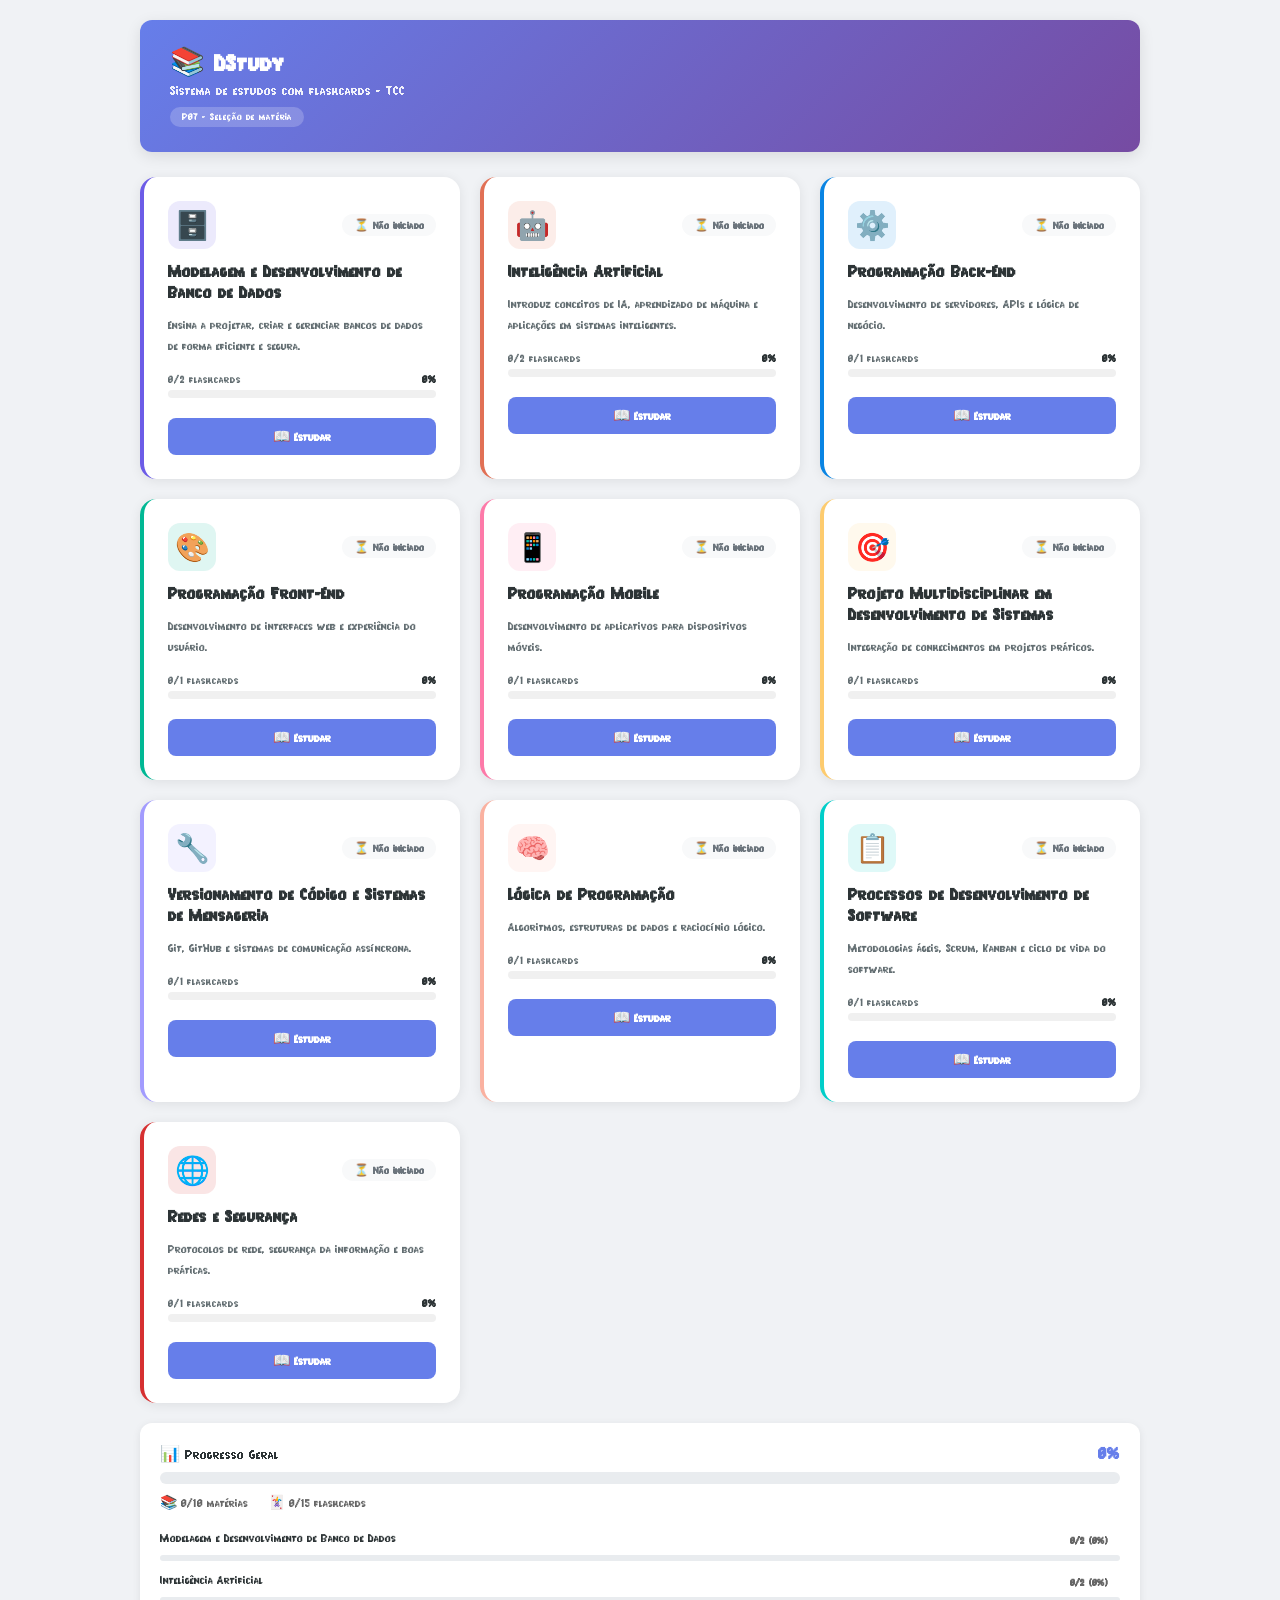
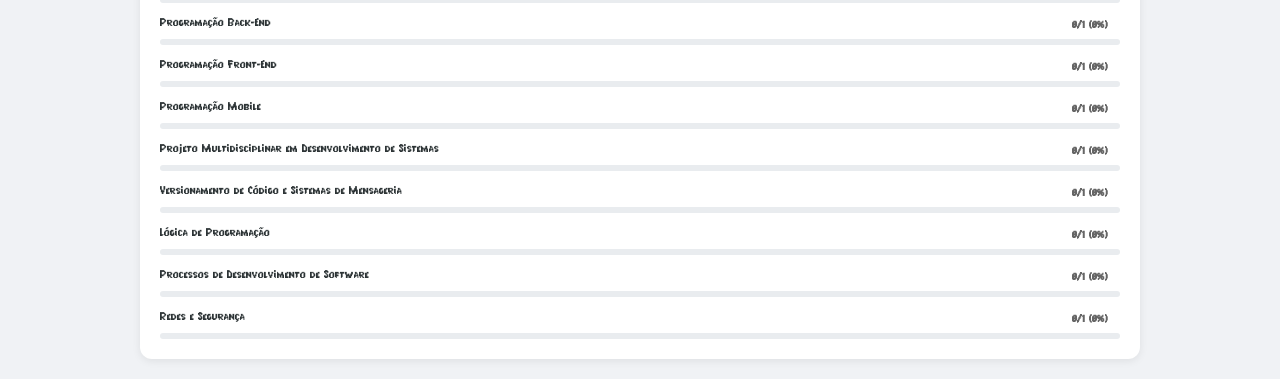
==== frontend/index.html @ 45d50321 "componente de automatização P07 - fix nome do index.html" ====
<!DOCTYPE html>
<html lang="pt-BR">
<head>
    <meta charset="UTF-8">
    <meta name="viewport" content="width=device-width, initial-scale=1.0">
    <link rel="stylesheet" href="styles/styles.css">
    <title>DStudy - P07</title>
</head>
<body>
    <div class="container">
        <!-- HEADER -->
        <header class="header">
            <h1>📚 DStudy</h1>
            <p>Sistema de estudos com flashcards - TCC</p>
            <span class="badge">P07 - Seleção de matéria</span>
        </header>

        <!-- TELA DE MATÉRIAS -->
        <div id="tela-materias" class="tela ativa">
            <div id="materias-container">
                <div class="loading-state">
                    <div class="spinner"></div>
                    <p>Carregando matérias...</p>
                </div>
            </div>
            <div id="progresso-container">
                <div class="loading-state">
                    <div class="spinner"></div>
                    <p>Carregando progresso...</p>
                </div>
            </div>
        </div>

        <!-- TELA DE ESTUDO -->
        <div id="tela-estudo" class="tela">
            <div style="text-align: center; margin-bottom: 20px;">
                <span style="font-size: 14px; color: #666;">📚 Estudo</span>
            </div>
            <div id="estudo-info"></div>
            <div id="estudo-container">
                <p class="empty-state">Selecione uma matéria para começar</p>
            </div>
            <div id="flashcard-container"></div>
            <div style="text-align: center; font-size: 13px; color: #999; padding: 20px; border-top: 1px solid #eee; margin-top: 20px;">
                <span>⬅️ Use o botão de voltar do navegador para retornar</span>
            </div>
        </div>
    </div>

    <!-- ===== CARREGA O JAVASCRIPT ===== -->
    <script type="module">
        import app from './js/main.js';
        window.app = app;
        console.log('✅ App carregado!');
        console.log('💡 Digite "app" no console para interagir');
    </script>
</body>
</html>
---- frontend/styles/styles.css ----
@font-face {
    font-family: Pixel1;
    src: url(PearSoda.ttf)
}

/* ============================================================
   FLASHSTUDY - ESTILOS GLOBAIS
   ============================================================ */

/* ===== RESET ===== */
* {
    margin: 0;
    padding: 0;
    box-sizing: border-box;
}

body {
    font-family: Pixel1,'Segoe UI', Arial, sans-serif;
    background: #f0f2f5;
    min-height: 100vh;
    padding: 20px;
    color: #2d3436;
}

.container {
    max-width: 1000px;
    margin: 0 auto;
}

/* ============================================================
   HEADER
   ============================================================ */
.header {
    background: linear-gradient(135deg, #667eea 0%, #764ba2 100%);
    color: white;
    padding: 25px 30px;
    border-radius: 12px;
    margin-bottom: 25px;
    box-shadow: 0 4px 15px rgba(0, 0, 0, 0.1);
}

.header h1 {
    font-size: 28px;
    margin-bottom: 5px;
}

.header p {
    opacity: 0.9;
    font-size: 16px;
}

.header .badge {
    display: inline-block;
    background: rgba(255, 255, 255, 0.2);
    padding: 4px 12px;
    border-radius: 20px;
    font-size: 12px;
    margin-top: 8px;
}

/* ============================================================
   BOTÕES
   ============================================================ */
.btn {
    padding: 10px 24px;
    border: none;
    border-radius: 8px;
    font-size: 14px;
    font-weight: 600;
    cursor: pointer;
    transition: all 0.3s ease;
    font-family: inherit;
}

.btn:disabled {
    opacity: 0.5;
    cursor: not-allowed;
    transform: none !important;
}

.btn-primary {
    background: #667eea;
    color: white;
}

.btn-primary:hover:not(:disabled) {
    background: #5a6fd6;
    transform: translateY(-2px);
    box-shadow: 0 4px 12px rgba(102, 126, 234, 0.4);
}

.btn-success {
    background: #28a745;
    color: white;
}

.btn-success:hover:not(:disabled) {
    background: #218838;
    transform: translateY(-2px);
}

.btn-danger {
    background: #dc3545;
    color: white;
}

.btn-danger:hover:not(:disabled) {
    background: #c82333;
    transform: translateY(-2px);
}

.btn-secondary {
    background: #6c757d;
    color: white;
}

.btn-secondary:hover:not(:disabled) {
    background: #5a6268;
    transform: translateY(-2px);
}

/* ============================================================
   TELAS
   ============================================================ */
.tela {
    display: none;
}

.tela.ativa {
    display: block;
}

/* ============================================================
   MATÉRIAS
   ============================================================ */
#materias-container {
    display: grid;
    grid-template-columns: repeat(auto-fill, minmax(280px, 1fr));
    gap: 20px;
    margin-top: 10px;
}

.materia-card {
    background: white;
    padding: 24px;
    border-radius: 16px;
    box-shadow: 0 2px 12px rgba(0, 0, 0, 0.08);
    transition: all 0.3s ease;
    border-left: 4px solid #667eea;
    display: flex;
    flex-direction: column;
    gap: 12px;
}

.materia-card:hover {
    transform: translateY(-4px);
    box-shadow: 0 8px 30px rgba(0, 0, 0, 0.12);
}

.materia-header {
    display: flex;
    justify-content: space-between;
    align-items: center;
}

.materia-icone {
    font-size: 28px;
    width: 48px;
    height: 48px;
    display: flex;
    align-items: center;
    justify-content: center;
    border-radius: 12px;
    background: #667eea20;
}

.materia-status {
    font-size: 12px;
    font-weight: 600;
    padding: 4px 12px;
    border-radius: 20px;
}

.status-concluido {
    background: #d4edda;
    color: #155724;
}

.status-andamento {
    background: #cce5ff;
    color: #004085;
}

.status-iniciado {
    background: #fff3cd;
    color: #856404;
}

.status-nao-iniciado {
    background: #f8f9fa;
    color: #6c757d;
}

.materia-nome {
    font-size: 20px;
    font-weight: 700;
    color: #2d3436;
    margin: 0;
}

.materia-descricao {
    font-size: 14px;
    color: #636e72;
    margin: 0;
    line-height: 1.5;
}

.materia-progresso {
    margin: 4px 0;
}

.progresso-info {
    display: flex;
    justify-content: space-between;
    font-size: 13px;
    color: #636e72;
    margin-bottom: 4px;
}

.progresso-percentual {
    font-weight: 700;
    color: #2d3436;
}

.progresso-bar {
    width: 100%;
    height: 8px;
    background: #f0f0f0;
    border-radius: 4px;
    overflow: hidden;
}

.progresso-fill {
    height: 100%;
    border-radius: 4px;
    transition: width 0.8s ease;
}

.materia-card .btn {
    width: 100%;
    padding: 10px;
    font-size: 14px;
    margin-top: 4px;
}

/* ============================================================
   PROGRESSO GERAL
   ============================================================ */
#progresso-container {
    background: white;
    border-radius: 12px;
    padding: 20px;
    box-shadow: 0 2px 8px rgba(0, 0, 0, 0.08);
    margin-top: 20px;
}

.progresso-geral {
    margin-bottom: 20px;
}

.progresso-header {
    display: flex;
    justify-content: space-between;
    align-items: center;
    margin-bottom: 8px;
}

.progresso-header .percentual {
    font-weight: bold;
    font-size: 20px;
    color: #667eea;
}

.progresso-bar-grande {
    height: 12px;
    background: #e9ecef;
    border-radius: 6px;
    overflow: hidden;
}

.progresso-bar-grande .progresso-fill {
    height: 100%;
    background: linear-gradient(90deg, #667eea, #764ba2);
    transition: width 0.5s ease;
}

.progresso-stats {
    display: flex;
    gap: 20px;
    margin-top: 10px;
    font-size: 14px;
    color: #666;
}

.progresso-materias {
    display: flex;
    flex-direction: column;
    gap: 12px;
}

.progresso-materia .materia-info {
    display: flex;
    justify-content: space-between;
    font-size: 14px;
    margin-bottom: 4px;
}

.progresso-materia .materia-nome {
    font-weight: 500;
    font-size: 14px;
}

.progresso-materia .materia-status {
    color: #666;
}

.progresso-bar-pequena {
    height: 6px;
    background: #e9ecef;
    border-radius: 3px;
    overflow: hidden;
}

.progresso-bar-pequena .progresso-fill {
    height: 100%;
    background: #28a745;
    transition: width 0.5s ease;
}

/* ============================================================
   ESTUDO - HEADER
   ============================================================ */
#estudo-container {
    background: white;
    border-radius: 12px;
    padding: 30px;
    box-shadow: 0 2px 8px rgba(0, 0, 0, 0.08);
    min-height: 400px;
}

#estudo-info {
    margin-bottom: 20px;
}

.estudo-header {
    display: flex;
    justify-content: space-between;
    align-items: center;
    margin-bottom: 8px;
}

.estudo-materia {
    display: flex;
    align-items: center;
    gap: 8px;
}

.estudo-materia .materia-icone {
    font-size: 20px;
}

.estudo-materia .materia-nome {
    font-size: 18px;
    font-weight: 600;
    color: #2d3436;
}

.estudo-contador {
    display: flex;
    align-items: center;
    gap: 4px;
    font-size: 16px;
    color: #636e72;
}

.estudo-contador .contador-atual {
    font-weight: 700;
    color: #2d3436;
    font-size: 20px;
}

.estudo-contador .contador-separador {
    color: #b2bec3;
}

.estudo-contador .contador-total {
    color: #636e72;
}

/* ============================================================
   PROGRESSO DO ESTUDO
   ============================================================ */
.estudo-progresso {
    display: flex;
    align-items: center;
    gap: 12px;
    margin-bottom: 20px;
}

.estudo-progresso .progresso-barra {
    flex: 1;
    height: 6px;
    background: #f0f0f0;
    border-radius: 4px;
    overflow: hidden;
}

.estudo-progresso .progresso-fill {
    height: 100%;
    background: linear-gradient(90deg, #667eea, #764ba2);
    border-radius: 4px;
    transition: width 0.5s ease;
}

.estudo-progresso .progresso-texto {
    font-size: 14px;
    font-weight: 600;
    color: #667eea;
    min-width: 40px;
    text-align: right;
}

/* ============================================================
   FLASHCARD 3D
   ============================================================ */
.flashcard-wrapper {
    perspective: 1000px;
    margin: 10px 0;
}

.flashcard-3d {
    position: relative;
    width: 100%;
    min-height: 320px;
    transition: transform 0.5s ease;
    transform-style: preserve-3d;
}

.flashcard-3d.virado {
    transform: rotateY(180deg);
}

.flashcard-face {
    position: absolute;
    top: 0;
    left: 0;
    width: 100%;
    min-height: 320px;
    backface-visibility: hidden;
    -webkit-backface-visibility: hidden;
    border-radius: 16px;
    padding: 30px;
    display: flex;
    flex-direction: column;
    align-items: center;
    justify-content: center;
    background: white;
    box-shadow: 0 4px 20px rgba(0, 0, 0, 0.08);
    border: 2px solid #f0f0f0;
}

.flashcard-front {
    transform: rotateY(0deg);
}

.flashcard-back {
    transform: rotateY(180deg);
}

.flashcard-badge {
    font-size: 12px;
    text-transform: uppercase;
    letter-spacing: 1px;
    color: #999;
    margin-bottom: 12px;
}

.flashcard-pergunta {
    font-size: 24px;
    font-weight: 600;
    color: #2d3436;
    text-align: center;
    line-height: 1.4;
    margin: 10px 0;
}

.flashcard-resposta {
    font-size: 22px;
    color: #28a745;
    text-align: center;
    line-height: 1.4;
    margin: 10px 0;
    padding: 16px 20px;
    background: #d4edda;
    border-radius: 8px;
    width: 100%;
}

.flashcard-actions {
    display: flex;
    gap: 12px;
    margin-top: 16px;
    width: 100%;
}

.flashcard-actions .btn {
    flex: 1;
    padding: 12px;
    font-size: 16px;
}

/* ============================================================
   ALTERNATIVAS (MÚLTIPLA ESCOLHA)
   ============================================================ */
.flashcard-alternativas {
    display: flex;
    flex-direction: column;
    gap: 10px;
    width: 100%;
    margin: 16px 0;
}

.alternativa-item {
    display: flex;
    align-items: center;
    gap: 12px;
    padding: 14px 18px;
    background: #f8f9fa;
    border: 2px solid #e9ecef;
    border-radius: 12px;
    cursor: pointer;
    transition: all 0.2s ease;
    text-align: left;
    font-size: 15px;
    font-family: inherit;
    color: #2d3436;
    width: 100%;
}

.alternativa-item:hover:not(:disabled) {
    background: #e9ecef;
    border-color: #667eea;
    transform: translateX(4px);
}

.alternativa-item.selected {
    background: #e8ecff;
    border-color: #667eea;
    box-shadow: 0 0 0 3px rgba(102, 126, 234, 0.15);
}

.alternativa-letra {
    display: flex;
    align-items: center;
    justify-content: center;
    min-width: 32px;
    height: 32px;
    background: #667eea;
    color: white;
    border-radius: 8px;
    font-weight: 700;
    font-size: 14px;
    flex-shrink: 0;
}

.alternativa-item.selected .alternativa-letra {
    background: #28a745;
}

.alternativa-texto {
    flex: 1;
    line-height: 1.4;
}

/* ⭐ ALTERNATIVA CORRETA (após revelar) */
.alternativa-item.correta {
    background: #d4edda !important;
    border-color: #28a745 !important;
    color: #155724;
}

.alternativa-item.correta .alternativa-letra {
    background: #28a745;
}

/* ⭐ ALTERNATIVA INCORRETA (após revelar) */
.alternativa-item.incorreta {
    background: #f8d7da !important;
    border-color: #dc3545 !important;
    color: #721c24;
    text-decoration: line-through;
}

.alternativa-item.incorreta .alternativa-letra {
    background: #dc3545;
}

.alternativa-item:disabled {
    cursor: default;
    opacity: 1;
}

.alternativa-item:disabled:hover {
    transform: none;
}

/* ============================================================
   RESULTADO (VERSO DO CARD - MÚLTIPLA ESCOLHA)
   ============================================================ */
.flashcard-resultado {
    text-align: center;
    padding: 20px;
    width: 100%;
}

.resultado-icone {
    font-size: 64px;
    margin-bottom: 12px;
    animation: resultadoPop 0.5s ease;
}

@keyframes resultadoPop {
    0% { transform: scale(0); opacity: 0; }
    50% { transform: scale(1.2); }
    100% { transform: scale(1); opacity: 1; }
}

.resultado-titulo {
    font-size: 24px;
    font-weight: 700;
    margin-bottom: 20px;
}

.resultado-titulo.acerto {
    color: #28a745;
}

.resultado-titulo.erro {
    color: #dc3545;
}

.resultado-resposta,
.resultado-sua-resposta {
    background: #f8f9fa;
    padding: 12px 16px;
    border-radius: 8px;
    margin: 8px 0;
    font-size: 15px;
    text-align: left;
    border-left: 4px solid #28a745;
}

.resultado-sua-resposta {
    border-left-color: #dc3545;
}

.resultado-resposta strong,
.resultado-sua-resposta strong {
    display: block;
    font-size: 13px;
    color: #666;
    margin-bottom: 4px;
    text-transform: uppercase;
    letter-spacing: 0.5px;
}

/* ============================================================
   FEEDBACK
   ============================================================ */
.flashcard-feedback {
    margin-top: 16px;
    display: none;
    animation: feedbackIn 0.4s ease;
}

.flashcard-feedback .feedback-success,
.flashcard-feedback .feedback-error {
    padding: 16px 20px;
    border-radius: 12px;
    text-align: center;
}

.flashcard-feedback .feedback-success {
    background: #d4edda;
    border: 1px solid #c3e6cb;
    color: #155724;
}

.flashcard-feedback .feedback-error {
    background: #f8d7da;
    border: 1px solid #f5c6cb;
    color: #721c24;
}

.flashcard-feedback .feedback-mensagem {
    font-size: 18px;
    font-weight: 600;
}

.flashcard-feedback .feedback-dominado {
    display: inline-block;
    margin-top: 8px;
    padding: 4px 16px;
    background: #ffd700;
    color: #856404;
    border-radius: 20px;
    font-size: 14px;
    font-weight: 600;
}

.flashcard-feedback .feedback-sequencia {
    display: inline-block;
    margin-top: 8px;
    font-size: 14px;
    font-weight: 500;
    color: #667eea;
}

@keyframes feedbackIn {
    0% { opacity: 0; transform: translateY(-10px); }
    100% { opacity: 1; transform: translateY(0); }
}

/* ============================================================
   CONCLUSÃO
   ============================================================ */
.flashcard-conclusao {
    text-align: center;
    padding: 40px 20px;
}

.flashcard-conclusao .conclusao-icone {
    font-size: 64px;
    margin-bottom: 16px;
    animation: resultadoPop 0.6s ease;
}

.flashcard-conclusao h2 {
    font-size: 28px;
    color: #2d3436;
    margin-bottom: 8px;
}

.flashcard-conclusao p {
    font-size: 18px;
    color: #636e72;
    margin-bottom: 20px;
}

.flashcard-conclusao .btn {
    padding: 12px 32px;
    font-size: 16px;
}

/* ============================================================
   ERRO E ESTADOS VAZIOS
   ============================================================ */
.flashcard-erro {
    text-align: center;
    padding: 40px 20px;
    color: #dc3545;
}

.empty-state,
.loading-state,
.error-state {
    text-align: center;
    padding: 40px 20px;
    color: #636e72;
}

.error-state {
    color: #dc3545;
}

.error-state .btn {
    margin-top: 16px;
}

/* ============================================================
   LOADING / SPINNER
   ============================================================ */
.loading-state {
    padding: 60px 20px;
}

.spinner {
    width: 40px;
    height: 40px;
    border: 4px solid #f0f0f0;
    border-top: 4px solid #667eea;
    border-radius: 50%;
    animation: spin 1s linear infinite;
    margin: 0 auto 16px;
}

@keyframes spin {
    0% { transform: rotate(0deg); }
    100% { transform: rotate(360deg); }
}

/* ============================================================
   RESPONSIVO
   ============================================================ */
@media (max-width: 600px) {
    body {
        padding: 12px;
    }
    
    .header h1 {
        font-size: 22px;
    }
    
    #materias-container {
        grid-template-columns: 1fr;
    }
    
    .materia-card {
        padding: 16px;
    }
    
    .materia-icone {
        font-size: 22px;
        width: 40px;
        height: 40px;
    }
    
    .flashcard-pergunta {
        font-size: 20px;
    }
    
    .flashcard-resposta {
        font-size: 18px;
    }
    
    .flashcard-actions {
        flex-direction: column;
    }
    
    .flashcard-actions .btn {
        width: 100%;
    }
    
    .flashcard-face {
        padding: 20px;
        min-height: 280px;
    }
    
    .alternativa-item {
        padding: 12px 14px;
        font-size: 14px;
    }
    
    .alternativa-letra {
        min-width: 28px;
        height: 28px;
        font-size: 13px;
    }
    
    .estudo-header {
        flex-direction: column;
        gap: 4px;
        align-items: flex-start;
    }
    
    .resultado-icone {
        font-size: 48px;
    }
    
    .resultado-titulo {
        font-size: 20px;
    }
}
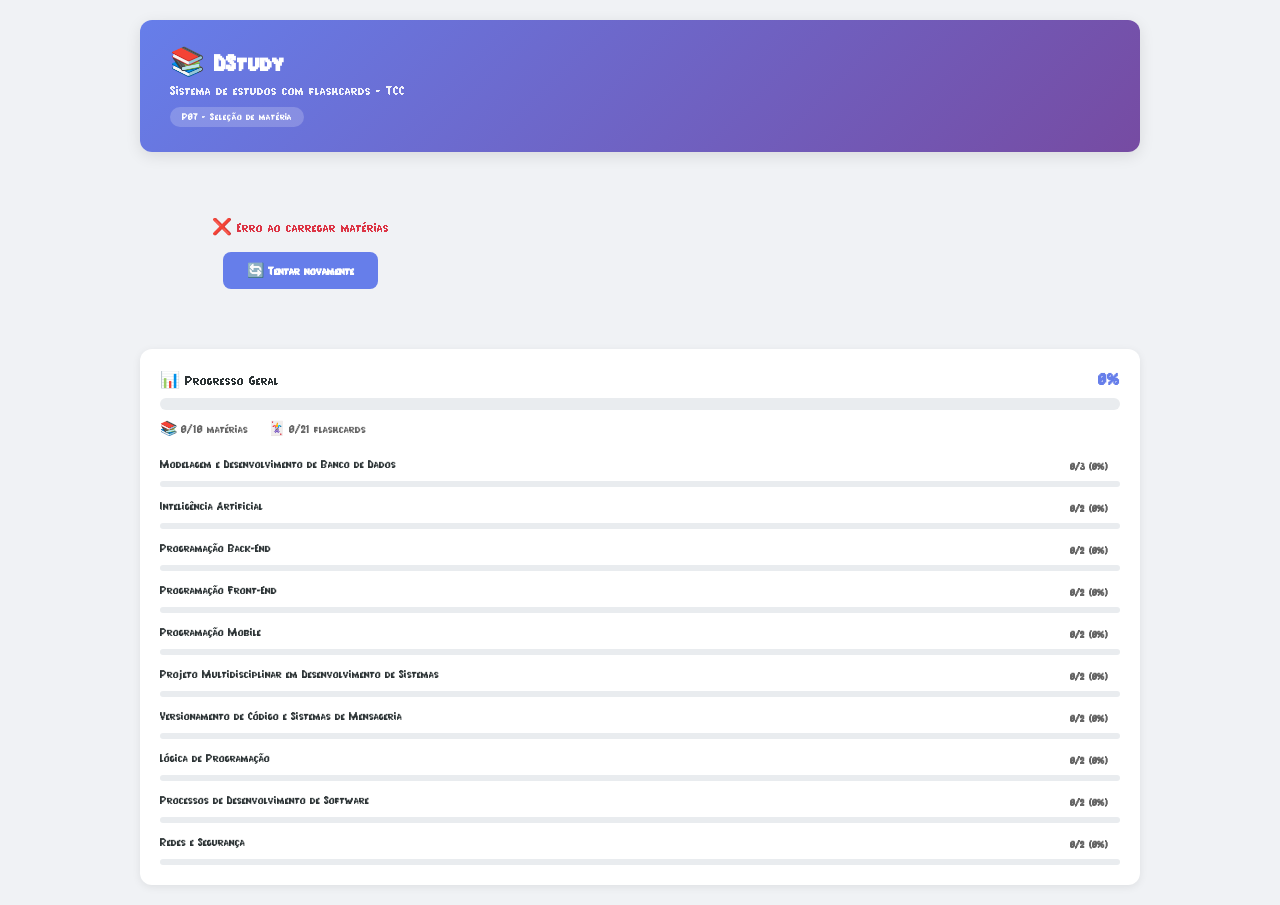
==== commit f390f8f8: "Finaliza integração de respostas com a API - P08" ====
--- a/frontend/index.html
+++ b/frontend/index.html
@@ -43,6 +43,8 @@
             <div id="flashcard-container"></div>
             <div style="text-align: center; font-size: 13px; color: #999; padding: 20px; border-top: 1px solid #eee; margin-top: 20px;">
                 <span>⬅️ Use o botão de voltar do navegador para retornar</span>
+                <div class="flashcard-front">
+</div>
             </div>
         </div>
     </div>
--- a/frontend/styles/styles.css
+++ b/frontend/styles/styles.css
@@ -880,4 +880,32 @@
     .resultado-titulo {
         font-size: 20px;
     }
+}
+    .dificuldade-badge {
+    display: inline-block;
+    padding: 4px 12px;
+    border-radius: 12px;
+    font-size: 12px;
+    font-weight: 600;
+    margin-bottom: 10px;
+}
+
+.dificuldade-1 {
+    background: #d4edda;
+    color: #155724;
+}
+
+.dificuldade-2 {
+    background: #fff3cd;
+    color: #856404;
+}
+
+.dificuldade-3 {
+    background: #ffe5cc;
+    color: #a0522d;
+}
+
+.dificuldade-4 {
+    background: #f8d7da;
+    color: #721c24;
 }
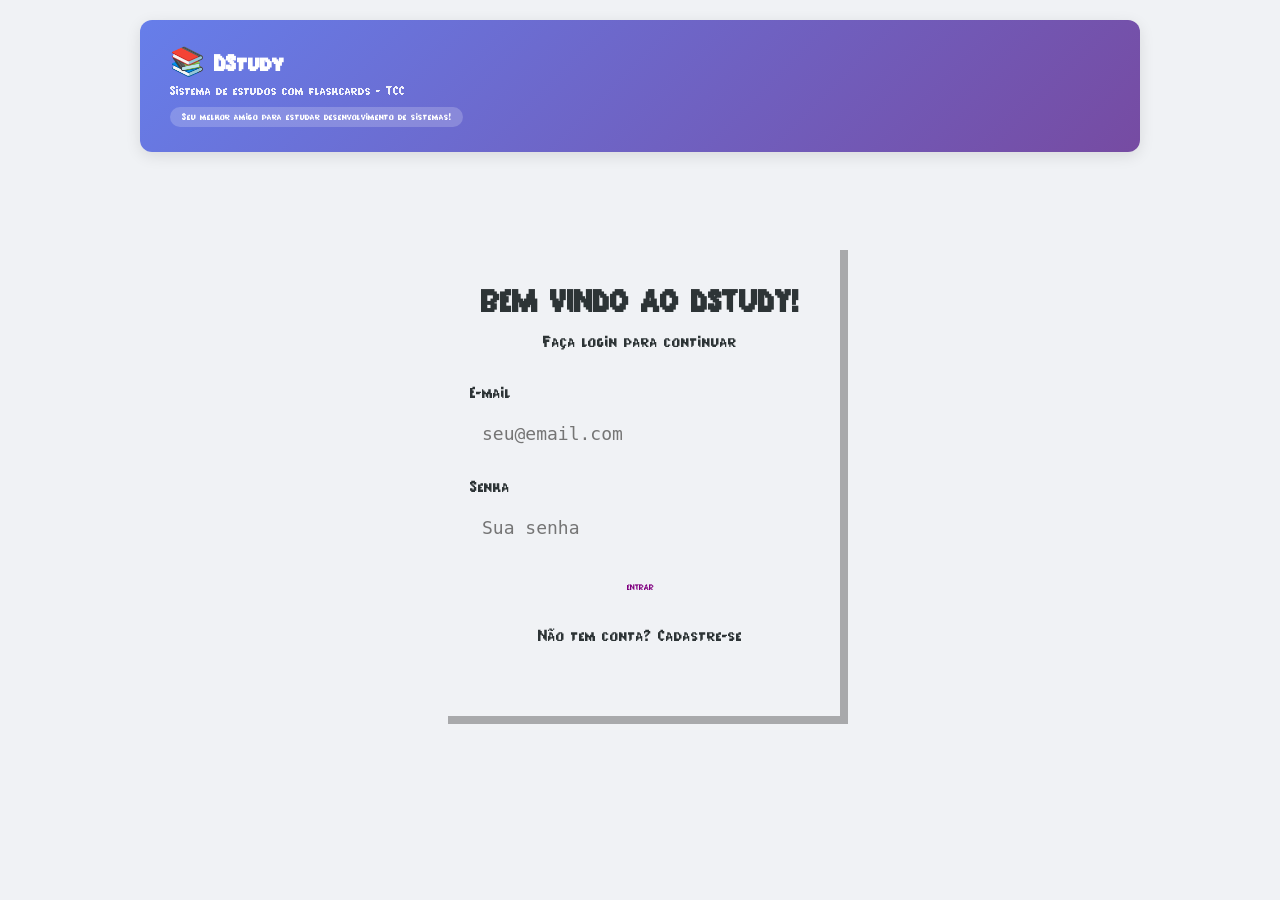
==== commit 4dd58a70: "feat: finaliza tela de cadastro e fluxo de autenticação - P11 - Adiciona tela de cadastro no index.h" ====
--- a/frontend/index.html
+++ b/frontend/index.html
@@ -4,7 +4,7 @@
     <meta charset="UTF-8">
     <meta name="viewport" content="width=device-width, initial-scale=1.0">
     <link rel="stylesheet" href="styles/styles.css">
-    <title>DStudy - P07</title>
+    <title>DStudy - Sistema de estudos com flashcards</title>
 </head>
 <body>
     <div class="container">
@@ -12,11 +12,71 @@
         <header class="header">
             <h1>📚 DStudy</h1>
             <p>Sistema de estudos com flashcards - TCC</p>
-            <span class="badge">P07 - Seleção de matéria</span>
+            <span class="badge">Seu melhor amigo para estudar desenvolvimento de sistemas!</span>
         </header>
 
+<!-- ===== TELA DE LOGIN ===== -->
+<div id="tela-login" class="tela ativa">
+    <div class="login-container">
+        <h2>BEM VINDO AO DSTUDY!</h2>
+        <p>Faça login para continuar</p>
+        
+        <form id="form-login">
+            <div class="input-group">
+                <label>E-mail</label>
+                <input type="email" id="login-email" placeholder="seu@email.com" required>
+            </div>
+            <div class="input-group">
+                <label>Senha</label>
+                <input type="password" id="login-senha" placeholder="Sua senha" required>
+            </div>
+            
+            <div id="login-erro" class="erro-msg" style="display: none;"></div>
+            
+            <button type="submit" class="btn-pixel" style="width: 100%;">ENTRAR</button>
+        </form>
+        
+        <p class="trocar-tela">
+            Não tem conta? <a href="#" id="link-cadastro">Cadastre-se</a>
+        </p>
+    </div>
+</div>
+
+<!-- ===== TELA DE CADASTRO ===== -->
+<div id="tela-cadastro" class="tela">
+    <div class="login-container">
+        <h2>CRIAR CONTA</h2>
+        <p>Junte-se à tripulação do DStudy!</p>
+        
+        <form id="form-cadastro">
+            <div class="input-group">
+                <label>Nome</label>
+                <input type="text" id="cadastro-nome" placeholder="Seu nome" required>
+            </div>
+            <div class="input-group">
+                <label>E-mail</label>
+                <input type="email" id="cadastro-email" placeholder="seu@email.com" required>
+            </div>
+            <div class="input-group">
+                <label>Senha</label>
+                <input type="password" id="cadastro-senha" placeholder="Mínimo 6 caracteres" required>
+            </div>
+            
+            <!-- Mensagens de feedback -->
+            <div id="cadastro-erro" class="erro-msg" style="display: none;"></div>
+            <div id="cadastro-sucesso" class="erro-msg" style="display: none; color: #7aff7a; border-color: #28a745;"></div>
+            
+            <button type="submit" class="btn-pixel" style="width: 100%;">CADASTRAR</button>
+        </form>
+        
+        <p class="trocar-tela">
+            Já tem conta? <a href="#" id="link-login">Faça login</a>
+        </p>
+    </div>
+</div>
+
         <!-- TELA DE MATÉRIAS -->
-        <div id="tela-materias" class="tela ativa">
+        <div id="tela-materias" class="tela">
             <div id="materias-container">
                 <div class="loading-state">
                     <div class="spinner"></div>
--- a/frontend/styles/styles.css
+++ b/frontend/styles/styles.css
@@ -436,12 +436,16 @@
 .flashcard-wrapper {
     perspective: 1000px;
     margin: 10px 0;
-}
+    /* ⭐ Garante que o container acompanhe a altura do cartão */
+    width: 100%;
+}
+
 
 .flashcard-3d {
     position: relative;
     width: 100%;
-    min-height: 320px;
+    /* ⭐ Removemos a altura mínima fixa e deixamos o conteúdo definir */
+    min-height: 320px; 
     transition: transform 0.5s ease;
     transform-style: preserve-3d;
 }
@@ -451,11 +455,13 @@
 }
 
 .flashcard-face {
+    /* ⭐ A mágica acontece aqui: as faces ficam absolutas, mas o container 
+       precisa ter a altura da maior face para não cortar o conteúdo */
     position: absolute;
     top: 0;
     left: 0;
     width: 100%;
-    min-height: 320px;
+    height: 100%; /* ⭐ Ocupa toda a altura do container */
     backface-visibility: hidden;
     -webkit-backface-visibility: hidden;
     border-radius: 16px;
@@ -467,10 +473,24 @@
     background: white;
     box-shadow: 0 4px 20px rgba(0, 0, 0, 0.08);
     border: 2px solid #f0f0f0;
-}
+    overflow-y: auto; /* ⭐ Se o conteúdo for muito grande, rola em vez de cortar */
+    -ms-overflow-style: none;  /* IE and Edge */
+    scrollbar-width: none;     /* Firefox */
+}
+
+
+/* ⭐ Esconde a barra de rolagem no Chrome/Safari/Edge */
+.flashcard-face::-webkit-scrollbar {
+    display: none;
+}
+
 
 .flashcard-front {
     transform: rotateY(0deg);
+    /* ⭐ A frente define a altura do cartão */
+    position: relative; 
+    height: auto; 
+    min-height: 320px;
 }
 
 .flashcard-back {
@@ -619,8 +639,11 @@
    ============================================================ */
 .flashcard-resultado {
     text-align: center;
-    padding: 20px;
+    padding: 10px;
     width: 100%;
+    display: flex;
+    flex-direction: column;
+    gap: 10px; /* Espaçamento entre os elementos do resultado */
 }
 
 .resultado-icone {
@@ -851,11 +874,6 @@
         width: 100%;
     }
     
-    .flashcard-face {
-        padding: 20px;
-        min-height: 280px;
-    }
-    
     .alternativa-item {
         padding: 12px 14px;
         font-size: 14px;
@@ -908,4 +926,95 @@
 .dificuldade-4 {
     background: #f8d7da;
     color: #721c24;
+}
+
+/* ============================================================
+   TELAS DE AUTENTICAÇÃO (LOGIN E CADASTRO)
+   ============================================================ */
+.login-container {
+    background: var(--roxo-escuro);
+    border: 3px solid var(--lavanda);
+    padding: 40px 30px;
+    max-width: 400px;
+    margin: 10vh auto;
+    text-align: center;
+    box-shadow: 8px 8px 0 rgba(0, 0, 0, 0.3);
+}
+
+.login-container h2 {
+    font-size: 38px;
+    color: var(--amarelo-progresso);
+    margin-bottom: 10px;
+}
+
+.login-container p {
+    font-size: 20px;
+    color: var(--lavanda);
+    margin-bottom: 30px;
+}
+
+.input-group {
+    text-align: left;
+    margin-bottom: 20px;
+}
+
+.input-group label {
+    display: block;
+    font-size: 20px;
+    color: var(--texto-principal);
+    margin-bottom: 8px;
+}
+
+.input-group input {
+    width: 100%;
+    padding: 12px;
+    background: var(--bg-principal);
+    border: 2px solid var(--roxo-medio);
+    color: var(--texto-principal);
+    font-family: 'Segoe UI', monospace;
+    font-size: 18px;
+}
+
+.input-group input:focus {
+    outline: none;
+    border-color: var(--rosa-magenta);
+}
+
+.btn-pixel {
+    background: var(--rosa-magenta);
+    color: purple;
+    border: 2px solid var(--lavanda);
+    padding: 12px;
+    font-family: inherit;
+    font-size: 10px;
+    cursor: pointer;
+    transition: 0.1s;
+}
+
+.btn-pixel:hover {
+    background: #a8326d;
+}
+
+.erro-msg {
+    background: #571044;
+    color: #ffb8b8;
+    padding: 10px;
+    font-size: 8px;
+    border: 1px solid #dc3545;
+    margin-bottom: 20px;
+    text-align: center;
+}
+
+.trocar-tela {
+    margin-top: 20px;
+    font-size: 8px;
+}
+
+.trocar-tela a {
+    color: var(--amarelo-progresso);
+    text-decoration: none;
+}
+
+.trocar-tela a:hover {
+    text-decoration: underline;
 }
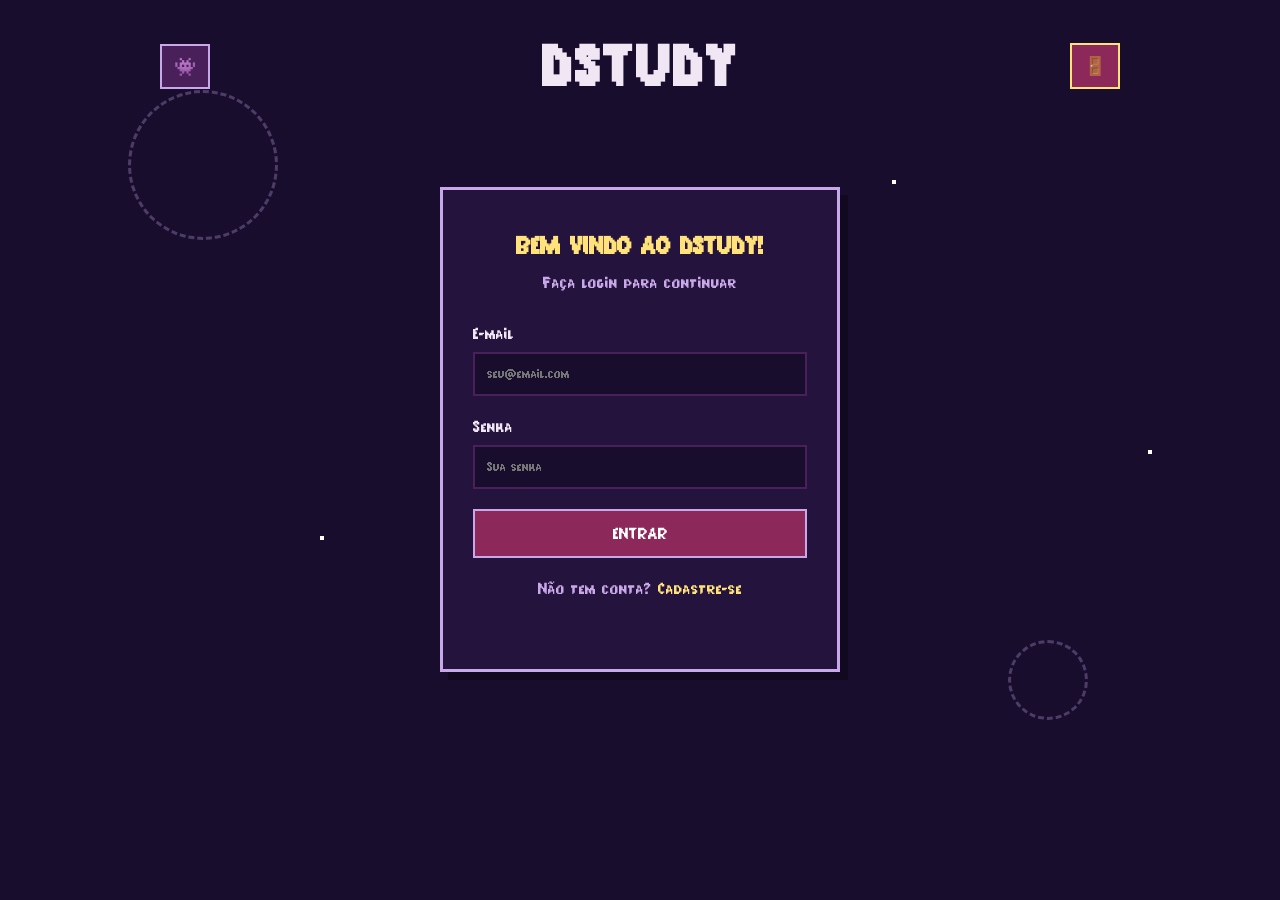
==== commit d5ea88e6: "Reformulação do sistema e atualização visual com a adição de ícones e remoção de arquivos desnecessá" ====
--- a/frontend/index.html
+++ b/frontend/index.html
@@ -3,118 +3,135 @@
 <head>
     <meta charset="UTF-8">
     <meta name="viewport" content="width=device-width, initial-scale=1.0">
-    <link rel="stylesheet" href="styles/styles.css">
-    <title>DStudy - Sistema de estudos com flashcards</title>
+    <title>DStudy - Aprenda Jogando</title> 
+    <link rel="stylesheet" href="/frontend/styles/styles.css">
 </head>
 <body>
+    
+    <!-- Elementos Espaciais de Fundo -->
+    <div class="planeta p1"></div>
+    <div class="planeta p2"></div>
+    <div class="estrela e1"></div>
+    <div class="estrela e2"></div>
+    <div class="estrela e3"></div>
+
     <div class="container">
-        <!-- HEADER -->
-        <header class="header">
-            <h1>📚 DStudy</h1>
-            <p>Sistema de estudos com flashcards - TCC</p>
-            <span class="badge">Seu melhor amigo para estudar desenvolvimento de sistemas!</span>
+        
+        <!-- HEADER (Topo) -->
+        <header class="top-bar">
+            <div class="icon-box">👾</div>
+            <h1 class="logo">DSTUDY</h1>
+            <!-- ⭐ Botão de Logout -->
+            <button class="icon-box btn-logout" id="btn-logout" title="Sair">🚪</button>
         </header>
 
-<!-- ===== TELA DE LOGIN ===== -->
-<div id="tela-login" class="tela ativa">
-    <div class="login-container">
-        <h2>BEM VINDO AO DSTUDY!</h2>
-        <p>Faça login para continuar</p>
-        
-        <form id="form-login">
-            <div class="input-group">
-                <label>E-mail</label>
-                <input type="email" id="login-email" placeholder="seu@email.com" required>
+        <!-- TELA DE LOGIN -->
+        <div id="tela-login" class="tela ativa">
+            <div class="login-container">
+                <h2>BEM VINDO AO DSTUDY!</h2>
+                <p>Faça login para continuar</p>
+                
+                <form id="form-login">
+                    <div class="input-group">
+                        <label>E-mail</label>
+                        <input type="email" id="login-email" placeholder="seu@email.com" required>
+                    </div>
+                    <div class="input-group">
+                        <label>Senha</label>
+                        <input type="password" id="login-senha" placeholder="Sua senha" required>
+                    </div>
+                    
+                    <div id="login-erro" class="erro-msg" style="display: none;"></div>
+                    
+                    <button type="submit" class="btn-pixel" style="width: 100%;">ENTRAR</button>
+                </form>
+                
+                <p class="trocar-tela">
+                    Não tem conta? <a href="#" id="link-cadastro">Cadastre-se</a>
+                </p>
             </div>
-            <div class="input-group">
-                <label>Senha</label>
-                <input type="password" id="login-senha" placeholder="Sua senha" required>
+        </div>
+
+        <!-- TELA DE CADASTRO -->
+        <div id="tela-cadastro" class="tela">
+            <div class="login-container">
+                <h2>CRIAR CONTA</h2>
+                <p>Junte-se à tripulação do DStudy!</p>
+                
+                <form id="form-cadastro">
+                    <div class="input-group">
+                        <label>Nome</label>
+                        <input type="text" id="cadastro-nome" placeholder="Seu nome" required>
+                    </div>
+                    <div class="input-group">
+                        <label>E-mail</label>
+                        <input type="email" id="cadastro-email" placeholder="seu@email.com" required>
+                    </div>
+                    <div class="input-group">
+                        <label>Senha</label>
+                        <input type="password" id="cadastro-senha" placeholder="Mínimo 6 caracteres" required>
+                    </div>
+                    
+                    <div id="cadastro-erro" class="erro-msg" style="display: none;"></div>
+                    <div id="cadastro-sucesso" class="erro-msg" style="display: none; color: #7aff7a; border-color: #28a745;"></div>
+                    
+                    <button type="submit" class="btn-pixel" style="width: 100%;">CADASTRAR</button>
+                </form>
+                
+                <p class="trocar-tela">
+                    Já tem conta? <a href="#" id="link-login">Faça login</a>
+                </p>
             </div>
-            
-            <div id="login-erro" class="erro-msg" style="display: none;"></div>
-            
-            <button type="submit" class="btn-pixel" style="width: 100%;">ENTRAR</button>
-        </form>
-        
-        <p class="trocar-tela">
-            Não tem conta? <a href="#" id="link-cadastro">Cadastre-se</a>
-        </p>
-    </div>
-</div>
-
-<!-- ===== TELA DE CADASTRO ===== -->
-<div id="tela-cadastro" class="tela">
-    <div class="login-container">
-        <h2>CRIAR CONTA</h2>
-        <p>Junte-se à tripulação do DStudy!</p>
-        
-        <form id="form-cadastro">
-            <div class="input-group">
-                <label>Nome</label>
-                <input type="text" id="cadastro-nome" placeholder="Seu nome" required>
-            </div>
-            <div class="input-group">
-                <label>E-mail</label>
-                <input type="email" id="cadastro-email" placeholder="seu@email.com" required>
-            </div>
-            <div class="input-group">
-                <label>Senha</label>
-                <input type="password" id="cadastro-senha" placeholder="Mínimo 6 caracteres" required>
-            </div>
-            
-            <!-- Mensagens de feedback -->
-            <div id="cadastro-erro" class="erro-msg" style="display: none;"></div>
-            <div id="cadastro-sucesso" class="erro-msg" style="display: none; color: #7aff7a; border-color: #28a745;"></div>
-            
-            <button type="submit" class="btn-pixel" style="width: 100%;">CADASTRAR</button>
-        </form>
-        
-        <p class="trocar-tela">
-            Já tem conta? <a href="#" id="link-login">Faça login</a>
-        </p>
-    </div>
-</div>
+        </div>
 
         <!-- TELA DE MATÉRIAS -->
         <div id="tela-materias" class="tela">
-            <div id="materias-container">
-                <div class="loading-state">
-                    <div class="spinner"></div>
-                    <p>Carregando matérias...</p>
+            <!-- Destaque Superior -->
+            <section class="hero-section">
+                <div class="mascote-container">
+                    <div class="mascote-box">🦎</div>
                 </div>
+                <div class="hero-texto">
+                    <h2>O JEITO MAIS DIVERTIDO<br>DE APRENDER!</h2>
+                    <p>Escolha uma matéria e comece sua jornada.</p>
+                </div>
+            </section>
+
+            <!-- Grid de Matérias -->
+            <div id="materias-container" class="grid-materias">
+                <!-- O JS vai injetar os cartões aqui -->
             </div>
+
+            <!-- ⭐ BARRA DE PROGRESSO GERAL (Trazida de volta) -->
             <div id="progresso-container">
-                <div class="loading-state">
-                    <div class="spinner"></div>
-                    <p>Carregando progresso...</p>
-                </div>
+                <!-- O JS do progresso.js vai preencher isso -->
             </div>
-        </div>
+    </div>
 
-        <!-- TELA DE ESTUDO -->
+     <!-- ===== TELA DE ESTUDO ===== -->
         <div id="tela-estudo" class="tela">
-            <div style="text-align: center; margin-bottom: 20px;">
-                <span style="font-size: 14px; color: #666;">📚 Estudo</span>
+            <!-- Botão de voltar -->
+            <div class="estudo-top">
+                <button class="btn-pixel" onclick="window.history.back()">← VOLTAR</button>
             </div>
+
+            <!-- Cabeçalho (Matéria, Contador e Barra de Progresso da Sessão) -->
             <div id="estudo-info"></div>
+
+            <!-- Container de loading (Carregando flashcards...) -->
             <div id="estudo-container">
                 <p class="empty-state">Selecione uma matéria para começar</p>
             </div>
+
+            <!-- Onde o flashcard em si (pergunta + alternativas) vai aparecer -->
             <div id="flashcard-container"></div>
-            <div style="text-align: center; font-size: 13px; color: #999; padding: 20px; border-top: 1px solid #eee; margin-top: 20px;">
-                <span>⬅️ Use o botão de voltar do navegador para retornar</span>
-                <div class="flashcard-front">
-</div>
-            </div>
         </div>
-    </div>
 
-    <!-- ===== CARREGA O JAVASCRIPT ===== -->
+
     <script type="module">
         import app from './js/main.js';
         window.app = app;
-        console.log('✅ App carregado!');
-        console.log('💡 Digite "app" no console para interagir');
+        console.log('✅ DStudy carregado!');
     </script>
 </body>
-</html>
+</html>
--- a/frontend/styles/styles.css
+++ b/frontend/styles/styles.css
@@ -1,1020 +1,223 @@
+/* ============================================================
+   DEFINIÇÃO DA FONTE PEARSODA
+   ============================================================ */
 @font-face {
-    font-family: Pixel1;
-    src: url(PearSoda.ttf)
-}
-
-/* ============================================================
-   FLASHSTUDY - ESTILOS GLOBAIS
-   ============================================================ */
-
-/* ===== RESET ===== */
-* {
-    margin: 0;
-    padding: 0;
-    box-sizing: border-box;
+    font-family: 'PearSoda';
+    src: url('/frontend/styles/PearSoda.ttf'); /* Ajustado para o nome correto */
+}
+
+/* ============================================================
+   RESET E VARIÁVEIS
+   ============================================================ */
+* { margin: 0; padding: 0; box-sizing: border-box; }
+
+:root {
+    --bg-principal: #180D2D;
+    --roxo-escuro: #24133D;
+    --roxo-medio: #49205A;
+    --roxo-cartao: #571044;
+    --rosa-magenta: #8D285B;
+    --lavanda: #C8A8E8;
+    --texto-principal: #F0E6F4;
+    --amarelo-progresso: #FFE27A;
 }
 
 body {
-    font-family: Pixel1,'Segoe UI', Arial, sans-serif;
-    background: #f0f2f5;
+    background-color: var(--bg-principal);
+    color: var(--texto-principal);
+    font-family: 'PearSoda', sans-serif;
     min-height: 100vh;
-    padding: 20px;
-    color: #2d3436;
-}
-
-.container {
-    max-width: 1000px;
-    margin: 0 auto;
-}
-
-/* ============================================================
-   HEADER
-   ============================================================ */
-.header {
-    background: linear-gradient(135deg, #667eea 0%, #764ba2 100%);
-    color: white;
-    padding: 25px 30px;
-    border-radius: 12px;
-    margin-bottom: 25px;
-    box-shadow: 0 4px 15px rgba(0, 0, 0, 0.1);
-}
-
-.header h1 {
-    font-size: 28px;
-    margin-bottom: 5px;
-}
-
-.header p {
-    opacity: 0.9;
-    font-size: 16px;
-}
-
-.header .badge {
-    display: inline-block;
-    background: rgba(255, 255, 255, 0.2);
-    padding: 4px 12px;
-    border-radius: 20px;
-    font-size: 12px;
-    margin-top: 8px;
-}
-
-/* ============================================================
-   BOTÕES
-   ============================================================ */
-.btn {
-    padding: 10px 24px;
-    border: none;
-    border-radius: 8px;
-    font-size: 14px;
-    font-weight: 600;
-    cursor: pointer;
-    transition: all 0.3s ease;
-    font-family: inherit;
-}
-
-.btn:disabled {
-    opacity: 0.5;
-    cursor: not-allowed;
-    transform: none !important;
-}
-
-.btn-primary {
-    background: #667eea;
-    color: white;
-}
-
-.btn-primary:hover:not(:disabled) {
-    background: #5a6fd6;
-    transform: translateY(-2px);
-    box-shadow: 0 4px 12px rgba(102, 126, 234, 0.4);
-}
-
-.btn-success {
-    background: #28a745;
-    color: white;
-}
-
-.btn-success:hover:not(:disabled) {
-    background: #218838;
-    transform: translateY(-2px);
-}
-
-.btn-danger {
-    background: #dc3545;
-    color: white;
-}
-
-.btn-danger:hover:not(:disabled) {
-    background: #c82333;
-    transform: translateY(-2px);
-}
-
-.btn-secondary {
-    background: #6c757d;
-    color: white;
-}
-
-.btn-secondary:hover:not(:disabled) {
-    background: #5a6268;
-    transform: translateY(-2px);
-}
-
-/* ============================================================
-   TELAS
-   ============================================================ */
-.tela {
-    display: none;
-}
-
-.tela.ativa {
-    display: block;
-}
-
-/* ============================================================
-   MATÉRIAS
-   ============================================================ */
-#materias-container {
-    display: grid;
-    grid-template-columns: repeat(auto-fill, minmax(280px, 1fr));
-    gap: 20px;
-    margin-top: 10px;
-}
-
-.materia-card {
-    background: white;
-    padding: 24px;
-    border-radius: 16px;
-    box-shadow: 0 2px 12px rgba(0, 0, 0, 0.08);
-    transition: all 0.3s ease;
-    border-left: 4px solid #667eea;
-    display: flex;
-    flex-direction: column;
-    gap: 12px;
-}
-
-.materia-card:hover {
-    transform: translateY(-4px);
-    box-shadow: 0 8px 30px rgba(0, 0, 0, 0.12);
-}
-
-.materia-header {
-    display: flex;
-    justify-content: space-between;
-    align-items: center;
-}
-
-.materia-icone {
-    font-size: 28px;
-    width: 48px;
-    height: 48px;
-    display: flex;
-    align-items: center;
-    justify-content: center;
-    border-radius: 12px;
-    background: #667eea20;
-}
-
-.materia-status {
-    font-size: 12px;
-    font-weight: 600;
-    padding: 4px 12px;
-    border-radius: 20px;
-}
-
-.status-concluido {
-    background: #d4edda;
-    color: #155724;
-}
-
-.status-andamento {
-    background: #cce5ff;
-    color: #004085;
-}
-
-.status-iniciado {
-    background: #fff3cd;
-    color: #856404;
-}
-
-.status-nao-iniciado {
-    background: #f8f9fa;
-    color: #6c757d;
-}
-
-.materia-nome {
-    font-size: 20px;
-    font-weight: 700;
-    color: #2d3436;
-    margin: 0;
-}
-
-.materia-descricao {
-    font-size: 14px;
-    color: #636e72;
-    margin: 0;
-    line-height: 1.5;
-}
-
-.materia-progresso {
-    margin: 4px 0;
-}
-
-.progresso-info {
-    display: flex;
-    justify-content: space-between;
-    font-size: 13px;
-    color: #636e72;
-    margin-bottom: 4px;
-}
-
-.progresso-percentual {
-    font-weight: 700;
-    color: #2d3436;
-}
-
-.progresso-bar {
-    width: 100%;
-    height: 8px;
-    background: #f0f0f0;
-    border-radius: 4px;
-    overflow: hidden;
-}
-
-.progresso-fill {
-    height: 100%;
-    border-radius: 4px;
-    transition: width 0.8s ease;
-}
-
-.materia-card .btn {
-    width: 100%;
-    padding: 10px;
-    font-size: 14px;
-    margin-top: 4px;
-}
+    overflow-x: hidden;
+    position: relative;
+}
+
+/* ============================================================
+   ELEMENTOS ESPACIAIS DE FUNDO
+   ============================================================ */
+.planeta { position: absolute; border-radius: 50%; border: 3px dashed var(--lavanda); opacity: 0.3; z-index: -1; }
+.p1 { width: 150px; height: 150px; top: 10%; left: 10%; }
+.p2 { width: 80px; height: 80px; bottom: 20%; right: 15%; }
+.estrela { position: absolute; width: 4px; height: 4px; background: white; z-index: -1; }
+.e1 { top: 20%; right: 30%; } .e2 { bottom: 40%; left: 25%; } .e3 { top: 50%; right: 10%; }
+
+.container { max-width: 1000px; margin: 0 auto; padding: 20px; display: flex; flex-direction: column; min-height: 100vh; }
+
+/* ============================================================
+   TOP BAR E LOGOUT
+   ============================================================ */
+.top-bar { display: flex; justify-content: space-between; align-items: center; margin-bottom: 40px; padding-top: 10px;}
+.icon-box { background: var(--roxo-medio); border: 2px solid var(--lavanda); padding: 10px 12px; font-size: 18px; color: white; cursor: pointer; }
+.btn-logout { background: var(--rosa-magenta); border: 2px solid var(--amarelo-progresso); }
+.logo { font-size: 70px; color: var(--texto-principal); letter-spacing: 2px; }
+
+/* ============================================================
+   TELAS E TRANSIÇÕES
+   ============================================================ */
+.tela { display: none; }
+.tela.ativa { display: block; animation: fadeIn 0.3s ease; }
+@keyframes fadeIn { from { opacity: 0; transform: translateY(10px); } to { opacity: 1; transform: translateY(0); } }
+
+/* ============================================================
+   LOGIN E CADASTRO
+   ============================================================ */
+.login-container { background: var(--roxo-escuro); border: 3px solid var(--lavanda); padding: 40px 30px; max-width: 400px; margin: 5vh auto; text-align: center; box-shadow: 8px 8px 0 rgba(0, 0, 0, 0.3); }
+.login-container h2 { font-size: 30px; color: var(--amarelo-progresso); margin-bottom: 10px; }
+.login-container p { font-size: 20px; color: var(--lavanda); margin-bottom: 30px; }
+.input-group { text-align: left; margin-bottom: 20px; }
+.input-group label { display: block; font-size: 20px; color: var(--texto-principal); margin-bottom: 8px; }
+.input-group input { width: 100%; padding: 12px; background: var(--bg-principal); border: 2px solid var(--roxo-medio); color: var(--texto-principal); font-family: inherit; font-size: 16px; }
+.input-group input:focus { outline: none; border-color: var(--rosa-magenta); }
+.btn-pixel { background: var(--rosa-magenta); color: white; border: 2px solid var(--lavanda); padding: 12px; font-family: inherit; font-size: 20px; cursor: pointer; transition: 0.1s; }
+.btn-pixel:hover { background: #a8326d; transform: translateY(-2px); }
+.btn-pixel:disabled { opacity: 0.5; cursor: not-allowed; transform: none; }
+.erro-msg { background: #571044; color: #ffb8b8; padding: 10px; font-size: 16px; border: 1px solid #dc3545; margin-bottom: 20px; text-align: center; line-height: 1.5; }
+.trocar-tela { margin-top: 20px; font-size: 16px; }
+.trocar-tela a { color: var(--amarelo-progresso); text-decoration: none; }
+.trocar-tela a:hover { text-decoration: underline; }
+
+/* ============================================================
+   HERO SECTION (MASCOTE)
+   ============================================================ */
+.hero-section { display: flex; align-items: center; justify-content: space-between; margin-bottom: 40px; gap: 20px; background: var(--roxo-escuro); padding: 20px; border: 2px solid var(--roxo-medio); border-radius: 8px;}
+.mascote-box { font-size: 80px; background: var(--rosa-magenta); padding: 20px; border-radius: 20px; border: 4px solid var(--roxo-cartao); text-align: center; box-shadow: inset -4px -4px 0 rgba(0,0,0,0.2); }
+.hero-texto h2 { font-size: 20px; line-height: 1.8; color: var(--amarelo-progresso); margin-bottom: 10px; }
+.hero-texto p { font-size: 16px; color: var(--lavanda); line-height: 1.5; }
+
+/* ============================================================
+   GRID DE MATÉRIAS (ESTILO RETRÔ)
+   ============================================================ */
+.grid-materias { display: grid; grid-template-columns: repeat(auto-fill, minmax(280px, 1fr)); gap: 20px; }
+.materia-card { background: var(--roxo-cartao); border: 3px solid var(--rosa-magenta); border-radius: 4px; padding: 20px; text-align: center; position: relative; display: flex; flex-direction: column; justify-content: space-between; box-shadow: 4px 4px 0 var(--roxo-escuro), 8px 8px 0 rgba(0,0,0,0.4); transition: transform 0.1s; }
+.materia-card:hover { transform: translateY(-4px); box-shadow: 4px 8px 0 var(--roxo-escuro), 8px 12px 0 rgba(0,0,0,0.4); }
+.materia-card h3 { font-size: 18px; line-height: 1.6; margin-bottom: 15px; color: var(--texto-principal); }
+.materia-info { font-size: 14px; color: var(--lavanda); margin-bottom: 15px; }
+.btn-estudar { background: var(--rosa-magenta); color: var(--amarelo-progresso); /* ⭐ Trocado de white para amarelo suave */border: 2px solid var(--lavanda); padding: 12px; font-family: inherit; font-size: 18px; cursor: pointer; width: 100%; text-transform: uppercase; transition: 0.1s; text-shadow: 1px 1px 0 var(--bg-principal); /* Ajuda a destacar a fonte */
+}
+.btn-estudar:hover { background: #a8326d; color:white; }
 
 /* ============================================================
    PROGRESSO GERAL
    ============================================================ */
-#progresso-container {
-    background: white;
-    border-radius: 12px;
-    padding: 20px;
-    box-shadow: 0 2px 8px rgba(0, 0, 0, 0.08);
-    margin-top: 20px;
-}
-
-.progresso-geral {
-    margin-bottom: 20px;
-}
-
-.progresso-header {
-    display: flex;
-    justify-content: space-between;
-    align-items: center;
-    margin-bottom: 8px;
-}
-
-.progresso-header .percentual {
-    font-weight: bold;
-    font-size: 20px;
-    color: #667eea;
-}
-
-.progresso-bar-grande {
-    height: 12px;
-    background: #e9ecef;
-    border-radius: 6px;
-    overflow: hidden;
-}
-
-.progresso-bar-grande .progresso-fill {
-    height: 100%;
-    background: linear-gradient(90deg, #667eea, #764ba2);
-    transition: width 0.5s ease;
-}
-
-.progresso-stats {
-    display: flex;
-    gap: 20px;
-    margin-top: 10px;
-    font-size: 14px;
-    color: #666;
-}
-
-.progresso-materias {
-    display: flex;
-    flex-direction: column;
-    gap: 12px;
-}
-
-.progresso-materia .materia-info {
-    display: flex;
-    justify-content: space-between;
-    font-size: 14px;
-    margin-bottom: 4px;
-}
-
-.progresso-materia .materia-nome {
-    font-weight: 500;
-    font-size: 14px;
-}
-
-.progresso-materia .materia-status {
-    color: #666;
-}
-
-.progresso-bar-pequena {
-    height: 6px;
-    background: #e9ecef;
-    border-radius: 3px;
-    overflow: hidden;
-}
-
-.progresso-bar-pequena .progresso-fill {
-    height: 100%;
-    background: #28a745;
-    transition: width 0.5s ease;
-}
-
-/* ============================================================
-   ESTUDO - HEADER
-   ============================================================ */
-#estudo-container {
-    background: white;
-    border-radius: 12px;
-    padding: 30px;
-    box-shadow: 0 2px 8px rgba(0, 0, 0, 0.08);
-    min-height: 400px;
-}
-
-#estudo-info {
-    margin-bottom: 20px;
-}
-
-.estudo-header {
-    display: flex;
-    justify-content: space-between;
-    align-items: center;
-    margin-bottom: 8px;
-}
-
-.estudo-materia {
-    display: flex;
-    align-items: center;
-    gap: 8px;
-}
-
-.estudo-materia .materia-icone {
-    font-size: 20px;
-}
-
-.estudo-materia .materia-nome {
-    font-size: 18px;
-    font-weight: 600;
-    color: #2d3436;
-}
-
-.estudo-contador {
-    display: flex;
-    align-items: center;
-    gap: 4px;
-    font-size: 16px;
-    color: #636e72;
-}
-
-.estudo-contador .contador-atual {
-    font-weight: 700;
-    color: #2d3436;
-    font-size: 20px;
-}
-
-.estudo-contador .contador-separador {
-    color: #b2bec3;
-}
-
-.estudo-contador .contador-total {
-    color: #636e72;
-}
-
-/* ============================================================
-   PROGRESSO DO ESTUDO
-   ============================================================ */
-.estudo-progresso {
-    display: flex;
-    align-items: center;
-    gap: 12px;
-    margin-bottom: 20px;
-}
-
-.estudo-progresso .progresso-barra {
-    flex: 1;
-    height: 6px;
-    background: #f0f0f0;
-    border-radius: 4px;
-    overflow: hidden;
-}
-
-.estudo-progresso .progresso-fill {
-    height: 100%;
-    background: linear-gradient(90deg, #667eea, #764ba2);
-    border-radius: 4px;
-    transition: width 0.5s ease;
-}
-
-.estudo-progresso .progresso-texto {
-    font-size: 14px;
-    font-weight: 600;
-    color: #667eea;
-    min-width: 40px;
-    text-align: right;
-}
+#progresso-container { background: var(--roxo-escuro); border: 3px solid var(--roxo-medio); padding: 20px; margin-top: 40px; box-shadow: 4px 4px 0 rgba(0, 0, 0, 0.3); }
+.progresso-geral { display: flex; flex-direction: column; gap: 10px; }
+.progresso-header { display: flex; justify-content: space-between; align-items: center; font-size: 20px; color: var(--texto-principal); }
+.progresso-header .percentual { color: var(--amarelo-progresso); font-size: 24px; }
+.progresso-bar-grande { width: 100%; height: 20px; background: var(--bg-principal); border: 2px solid var(--lavanda); padding: 2px; }
+.progresso-bar-grande .progresso-fill { height: 100%; background: var(--amarelo-progresso); transition: width 0.5s ease;}
+.progresso-stats { display: flex; justify-content: space-between; font-size: 16px; color: var(--lavanda); margin-top: 10px;}
+
+.progresso-materias { display: flex; flex-direction: column; gap: 15px; margin-top: 25px; border-top: 2px dashed var(--roxo-medio); padding-top: 20px; }
+.progresso-materia { display: flex; flex-direction: column; gap: 8px; }
+.progresso-materia .materia-info { display: flex; justify-content: space-between; font-size: 14px; margin-bottom: 0; }
+.progresso-materia .materia-nome { color: var(--lavanda); text-transform: uppercase; }
+.progresso-materia .materia-status { color: var(--amarelo-progresso); font-size: 14px; }
+.progresso-bar-pequena { width: 100%; height: 8px; background: var(--bg-principal); border: 1px solid var(--roxo-medio); padding: 1px; }
+.progresso-bar-pequena .progresso-fill { height: 100%; background: var(--lavanda); transition: width 0.5s ease; }
+
+/* ============================================================
+   TELA DE ESTUDO (CABEÇALHO)
+   ============================================================ */
+.estudo-top { margin-bottom: 20px; }
+#estudo-info { margin-bottom: 20px; }
+.estudo-header { display: flex; justify-content: space-between; align-items: center; margin-bottom: 8px; }
+.estudo-materia { display: flex; align-items: center; gap: 12px; }
+.estudo-materia .materia-icone { font-size: 24px; }
+.estudo-materia .materia-nome { font-size: 24px; color: var(--amarelo-progresso); text-transform: uppercase; letter-spacing: 1px; text-shadow: 2px 2px 0 var(--bg-principal); }
+
+.estudo-contador { font-size: 16px; color: var(--lavanda); background: var(--roxo-escuro); padding: 5px 10px; border: 2px solid var(--roxo-medio); border-radius: 4px; }
+.estudo-contador .contador-atual { color: var(--amarelo-progresso); font-size: 20px; }
+
+.estudo-progresso { display: flex; align-items: center; gap: 12px; }
+.estudo-progresso .progresso-barra { flex: 1; height: 12px; background: var(--roxo-escuro); border: 2px solid var(--lavanda); padding: 2px; }
+.estudo-progresso .progresso-fill { height: 100%; background: var(--amarelo-progresso); transition: width 0.3s; }
+.estudo-progresso .progresso-texto { font-size: 14px; color: var(--amarelo-progresso); min-width: 40px; text-align: right; }
+
+/* Container de loading (escondido após carregar) */
+#estudo-container { background: var(--roxo-escuro); border: 2px solid var(--roxo-medio); padding: 20px; text-align: center; margin-bottom: 20px; }
 
 /* ============================================================
    FLASHCARD 3D
    ============================================================ */
-.flashcard-wrapper {
-    perspective: 1000px;
-    margin: 10px 0;
-    /* ⭐ Garante que o container acompanhe a altura do cartão */
-    width: 100%;
-}
-
-
-.flashcard-3d {
-    position: relative;
-    width: 100%;
-    /* ⭐ Removemos a altura mínima fixa e deixamos o conteúdo definir */
-    min-height: 320px; 
-    transition: transform 0.5s ease;
-    transform-style: preserve-3d;
-}
-
-.flashcard-3d.virado {
-    transform: rotateY(180deg);
-}
-
-.flashcard-face {
-    /* ⭐ A mágica acontece aqui: as faces ficam absolutas, mas o container 
-       precisa ter a altura da maior face para não cortar o conteúdo */
-    position: absolute;
-    top: 0;
-    left: 0;
-    width: 100%;
-    height: 100%; /* ⭐ Ocupa toda a altura do container */
-    backface-visibility: hidden;
-    -webkit-backface-visibility: hidden;
-    border-radius: 16px;
-    padding: 30px;
-    display: flex;
-    flex-direction: column;
-    align-items: center;
-    justify-content: center;
-    background: white;
-    box-shadow: 0 4px 20px rgba(0, 0, 0, 0.08);
-    border: 2px solid #f0f0f0;
-    overflow-y: auto; /* ⭐ Se o conteúdo for muito grande, rola em vez de cortar */
-    -ms-overflow-style: none;  /* IE and Edge */
-    scrollbar-width: none;     /* Firefox */
-}
-
-
-/* ⭐ Esconde a barra de rolagem no Chrome/Safari/Edge */
-.flashcard-face::-webkit-scrollbar {
-    display: none;
-}
-
-
-.flashcard-front {
-    transform: rotateY(0deg);
-    /* ⭐ A frente define a altura do cartão */
-    position: relative; 
-    height: auto; 
-    min-height: 320px;
-}
-
-.flashcard-back {
-    transform: rotateY(180deg);
-}
-
-.flashcard-badge {
-    font-size: 12px;
-    text-transform: uppercase;
-    letter-spacing: 1px;
-    color: #999;
-    margin-bottom: 12px;
-}
-
-.flashcard-pergunta {
-    font-size: 24px;
-    font-weight: 600;
-    color: #2d3436;
-    text-align: center;
-    line-height: 1.4;
-    margin: 10px 0;
-}
-
-.flashcard-resposta {
-    font-size: 22px;
-    color: #28a745;
-    text-align: center;
-    line-height: 1.4;
-    margin: 10px 0;
-    padding: 16px 20px;
-    background: #d4edda;
-    border-radius: 8px;
-    width: 100%;
-}
-
-.flashcard-actions {
-    display: flex;
-    gap: 12px;
-    margin-top: 16px;
-    width: 100%;
-}
-
-.flashcard-actions .btn {
-    flex: 1;
-    padding: 12px;
-    font-size: 16px;
-}
-
-/* ============================================================
-   ALTERNATIVAS (MÚLTIPLA ESCOLHA)
-   ============================================================ */
-.flashcard-alternativas {
-    display: flex;
-    flex-direction: column;
-    gap: 10px;
-    width: 100%;
-    margin: 16px 0;
-}
-
-.alternativa-item {
-    display: flex;
-    align-items: center;
-    gap: 12px;
-    padding: 14px 18px;
-    background: #f8f9fa;
-    border: 2px solid #e9ecef;
-    border-radius: 12px;
-    cursor: pointer;
-    transition: all 0.2s ease;
-    text-align: left;
-    font-size: 15px;
-    font-family: inherit;
-    color: #2d3436;
-    width: 100%;
-}
-
-.alternativa-item:hover:not(:disabled) {
-    background: #e9ecef;
-    border-color: #667eea;
-    transform: translateX(4px);
-}
-
-.alternativa-item.selected {
-    background: #e8ecff;
-    border-color: #667eea;
-    box-shadow: 0 0 0 3px rgba(102, 126, 234, 0.15);
-}
-
-.alternativa-letra {
-    display: flex;
-    align-items: center;
-    justify-content: center;
-    min-width: 32px;
-    height: 32px;
-    background: #667eea;
-    color: white;
-    border-radius: 8px;
-    font-weight: 700;
-    font-size: 14px;
-    flex-shrink: 0;
-}
-
-.alternativa-item.selected .alternativa-letra {
-    background: #28a745;
-}
-
-.alternativa-texto {
-    flex: 1;
-    line-height: 1.4;
-}
-
-/* ⭐ ALTERNATIVA CORRETA (após revelar) */
-.alternativa-item.correta {
-    background: #d4edda !important;
-    border-color: #28a745 !important;
-    color: #155724;
-}
-
-.alternativa-item.correta .alternativa-letra {
-    background: #28a745;
-}
-
-/* ⭐ ALTERNATIVA INCORRETA (após revelar) */
-.alternativa-item.incorreta {
-    background: #f8d7da !important;
-    border-color: #dc3545 !important;
-    color: #721c24;
-    text-decoration: line-through;
-}
-
-.alternativa-item.incorreta .alternativa-letra {
-    background: #dc3545;
-}
-
-.alternativa-item:disabled {
-    cursor: default;
-    opacity: 1;
-}
-
-.alternativa-item:disabled:hover {
-    transform: none;
-}
-
-/* ============================================================
-   RESULTADO (VERSO DO CARD - MÚLTIPLA ESCOLHA)
-   ============================================================ */
-.flashcard-resultado {
-    text-align: center;
-    padding: 10px;
-    width: 100%;
-    display: flex;
-    flex-direction: column;
-    gap: 10px; /* Espaçamento entre os elementos do resultado */
-}
-
-.resultado-icone {
-    font-size: 64px;
-    margin-bottom: 12px;
-    animation: resultadoPop 0.5s ease;
-}
-
-@keyframes resultadoPop {
-    0% { transform: scale(0); opacity: 0; }
-    50% { transform: scale(1.2); }
-    100% { transform: scale(1); opacity: 1; }
-}
-
-.resultado-titulo {
-    font-size: 24px;
-    font-weight: 700;
-    margin-bottom: 20px;
-}
-
-.resultado-titulo.acerto {
-    color: #28a745;
-}
-
-.resultado-titulo.erro {
-    color: #dc3545;
-}
-
-.resultado-resposta,
-.resultado-sua-resposta {
-    background: #f8f9fa;
-    padding: 12px 16px;
-    border-radius: 8px;
-    margin: 8px 0;
-    font-size: 15px;
-    text-align: left;
-    border-left: 4px solid #28a745;
-}
-
-.resultado-sua-resposta {
-    border-left-color: #dc3545;
-}
-
-.resultado-resposta strong,
-.resultado-sua-resposta strong {
-    display: block;
-    font-size: 13px;
-    color: #666;
-    margin-bottom: 4px;
-    text-transform: uppercase;
-    letter-spacing: 0.5px;
-}
-
-/* ============================================================
-   FEEDBACK
-   ============================================================ */
-.flashcard-feedback {
-    margin-top: 16px;
-    display: none;
-    animation: feedbackIn 0.4s ease;
-}
-
-.flashcard-feedback .feedback-success,
-.flashcard-feedback .feedback-error {
-    padding: 16px 20px;
-    border-radius: 12px;
-    text-align: center;
-}
-
-.flashcard-feedback .feedback-success {
-    background: #d4edda;
-    border: 1px solid #c3e6cb;
-    color: #155724;
-}
-
-.flashcard-feedback .feedback-error {
-    background: #f8d7da;
-    border: 1px solid #f5c6cb;
-    color: #721c24;
-}
-
-.flashcard-feedback .feedback-mensagem {
-    font-size: 18px;
-    font-weight: 600;
-}
-
-.flashcard-feedback .feedback-dominado {
-    display: inline-block;
-    margin-top: 8px;
-    padding: 4px 16px;
-    background: #ffd700;
-    color: #856404;
-    border-radius: 20px;
-    font-size: 14px;
-    font-weight: 600;
-}
-
-.flashcard-feedback .feedback-sequencia {
-    display: inline-block;
-    margin-top: 8px;
-    font-size: 14px;
-    font-weight: 500;
-    color: #667eea;
-}
-
-@keyframes feedbackIn {
-    0% { opacity: 0; transform: translateY(-10px); }
-    100% { opacity: 1; transform: translateY(0); }
-}
-
-/* ============================================================
-   CONCLUSÃO
-   ============================================================ */
-.flashcard-conclusao {
-    text-align: center;
-    padding: 40px 20px;
-}
-
-.flashcard-conclusao .conclusao-icone {
-    font-size: 64px;
-    margin-bottom: 16px;
-    animation: resultadoPop 0.6s ease;
-}
-
-.flashcard-conclusao h2 {
-    font-size: 28px;
-    color: #2d3436;
-    margin-bottom: 8px;
-}
-
-.flashcard-conclusao p {
-    font-size: 18px;
-    color: #636e72;
-    margin-bottom: 20px;
-}
-
-.flashcard-conclusao .btn {
-    padding: 12px 32px;
-    font-size: 16px;
-}
-
-/* ============================================================
-   ERRO E ESTADOS VAZIOS
-   ============================================================ */
-.flashcard-erro {
-    text-align: center;
-    padding: 40px 20px;
-    color: #dc3545;
-}
-
-.empty-state,
-.loading-state,
-.error-state {
-    text-align: center;
-    padding: 40px 20px;
-    color: #636e72;
-}
-
-.error-state {
-    color: #dc3545;
-}
-
-.error-state .btn {
-    margin-top: 16px;
-}
-
-/* ============================================================
-   LOADING / SPINNER
-   ============================================================ */
-.loading-state {
-    padding: 60px 20px;
-}
-
-.spinner {
-    width: 40px;
-    height: 40px;
-    border: 4px solid #f0f0f0;
-    border-top: 4px solid #667eea;
-    border-radius: 50%;
-    animation: spin 1s linear infinite;
-    margin: 0 auto 16px;
-}
-
-@keyframes spin {
-    0% { transform: rotate(0deg); }
-    100% { transform: rotate(360deg); }
-}
+.flashcard-wrapper { perspective: 1000px; margin: 10px 0; width: 100%; min-height: 350px; }
+.flashcard-3d { position: relative; width: 100%; min-height: 350px; transition: transform 0.5s ease; transform-style: preserve-3d; }
+.flashcard-3d.virado { transform: rotateY(180deg); }
+
+.flashcard-face { position: absolute; top: 0; left: 0; width: 100%; height: 100%; backface-visibility: hidden; -webkit-backface-visibility: hidden; padding: 30px; display: flex; flex-direction: column; align-items: center; justify-content: center; background: var(--roxo-cartao); box-shadow: 0 8px 0 var(--roxo-escuro); border: 4px solid var(--rosa-magenta); overflow-y: auto; -ms-overflow-style: none; scrollbar-width: none; }
+.flashcard-face::-webkit-scrollbar { display: none; }
+
+.flashcard-front { transform: rotateY(0deg); position: relative; height: auto; min-height: 350px; }
+.flashcard-back { transform: rotateY(180deg); }
+
+.flashcard-badge { font-size: 14px; text-transform: uppercase; color: var(--amarelo-progresso); margin-bottom: 15px; letter-spacing: 1px; }
+.flashcard-pergunta {font-family: 'PearSoda', sans-serif;font-size: 34px; /* ⭐ Aumentado para dar destaque */color: var(--amarelo-progresso); /* ⭐ Troquei o branco pelo amarelo suave */text-align: center;line-height: 1.5;margin: 15px 0 25px 0;text-shadow: 2px 2px 0 var(--bg-principal); /* ⭐ Sombra para destacar do fundo */}
+
+/* ============================================================
+   ALTERNATIVAS
+   ============================================================ */
+.flashcard-alternativas { display: flex; flex-direction: column; gap: 12px; width: 100%; margin: 10px 0; }
+.alternativa-item { display: flex; align-items: center; gap: 15px; padding: 15px; background: var(--roxo-escuro); border: 2px solid var(--roxo-medio); cursor: pointer; text-align: left; font-family: inherit; font-size: 16px; color: var(--texto-principal); width: 100%; transition: 0.2s; }
+.alternativa-item:hover:not(:disabled) { border-color: var(--lavanda); background: var(--roxo-medio); }
+.alternativa-item.selected { border-color: var(--amarelo-progresso); background: var(--roxo-medio); box-shadow: 0 0 10px rgba(255, 226, 122, 0.3); }
+
+.alternativa-letra { display: flex; align-items: center; justify-content: center; min-width: 35px; height: 35px; background: var(--rosa-magenta); color: white; font-size: 24px; border: 2px solid var(--lavanda); flex-shrink: 0; }
+.alternativa-item.correta { border-color: #28a745; background: #1e4d2b; }
+.alternativa-item.correta .alternativa-letra { background: #28a745; }
+.alternativa-item.incorreta { border-color: #dc3545; background: #4d1e1e; text-decoration: line-through; }
+.alternativa-item.incorreta .alternativa-letra { background: #dc3545; }
+
+/* ============================================================
+   BOTÃO VER RESPOSTA (Estilizado)
+   ============================================================ */
+.btn-revelar {margin-top: 20px;width: 100%;max-width: 300px;padding: 15px;background: var(--roxo-medio);border: 3px solid var(--lavanda);color: var(--amarelo-progresso); /* ⭐ Trocado de branco para amarelo */font-family: inherit;font-size: 18px;text-transform: uppercase;cursor: pointer;box-shadow: 0 4px 0 var(--bg-principal);transition: all 0.1s;text-shadow: 1px 1px 0 var(--bg-principal);}
+.btn-revelar:hover:not(:disabled) { background: var(--rosa-magenta); color: white;transform: translateY(-2px); box-shadow: 0 6px 0 var(--bg-principal); }
+.btn-revelar:active:not(:disabled) { transform: translateY(2px); box-shadow: 0 2px 0 var(--bg-principal); }
+.btn-revelar:disabled { background: var(--roxo-escuro); border-color: var(--roxo-medio); color: var(--roxo-medio); box-shadow: none; cursor: not-allowed; opacity: 1; }
+
+/* ============================================================
+   RESULTADO E FEEDBACK
+   ============================================================ */
+.flashcard-resultado { text-align: center; width: 100%; }
+.resultado-icone { font-size: 50px; margin-bottom: 10px; }
+.resultado-titulo { font-size: 24px; margin-bottom: 20px; }
+.resultado-titulo.acerto { color: #7aff7a; }
+.resultado-titulo.erro { color: #ff7a7a; }
+
+.resultado-resposta, .resultado-sua-resposta { background: var(--roxo-escuro); padding: 15px; margin: 10px 0; font-size: 16px; text-align: left; border-left: 4px solid #28a745; line-height: 1.5; }
+.resultado-sua-resposta { border-left-color: #dc3545; }
+
+.flashcard-feedback { margin-top: 16px; display: none; animation: feedbackIn 0.4s ease; }
+.flashcard-feedback .feedback-success, .flashcard-feedback .feedback-error { padding: 16px; text-align: center; border: 2px solid transparent; }
+.flashcard-feedback .feedback-success { background: #1e4d2b; border-color: #28a745; color: #7aff7a; }
+.flashcard-feedback .feedback-error { background: #4d1e1e; border-color: #dc3545; color: #ff7a7a; }
+.flashcard-feedback .feedback-mensagem { font-size: 16px; line-height: 1.5; }
+.flashcard-feedback .feedback-dominado { display: block; margin-top: 10px; color: var(--amarelo-progresso); font-size: 16px; }
+@keyframes feedbackIn { 0% { opacity: 0; transform: translateY(-10px); } 100% { opacity: 1; transform: translateY(0); } }
+
+/* ============================================================
+   BADGE DE DIFICULDADE
+   ============================================================ */
+.dificuldade-badge { display: inline-block; padding: 6px 12px; font-size: 14px; margin-bottom: 15px; border: 2px solid transparent; }
+.dificuldade-badge.dificuldade-1 { background: #1e4d2b; color: #7aff7a; border-color: #28a745; }
+.dificuldade-badge.dificuldade-2 { background: #4d4d1e; color: #ffe27a; border-color: #ffc107; }
+.dificuldade-badge.dificuldade-3 { background: #4d2b1e; color: #ffab7a; border-color: #fd7e14; }
+.dificuldade-badge.dificuldade-4 { background: #4d1e1e; color: #ff7a7a; border-color: #dc3545; }
+
+/* ============================================================
+   LOADING E ESTADOS VAZIOS
+   ============================================================ */
+.loading-state, .empty-state { text-align: center; padding: 40px 20px; color: var(--lavanda); font-size: 16px; line-height: 1.8; }
+.spinner { width: 30px; height: 30px; border: 4px solid var(--roxo-medio); border-top: 4px solid var(--amarelo-progresso); border-radius: 50%; animation: spin 1s linear infinite; margin: 0 auto 16px; }
+@keyframes spin { 0% { transform: rotate(0deg); } 100% { transform: rotate(360deg); } }
 
 /* ============================================================
    RESPONSIVO
    ============================================================ */
-@media (max-width: 600px) {
-    body {
-        padding: 12px;
-    }
-    
-    .header h1 {
-        font-size: 22px;
-    }
-    
-    #materias-container {
-        grid-template-columns: 1fr;
-    }
-    
-    .materia-card {
-        padding: 16px;
-    }
-    
-    .materia-icone {
-        font-size: 22px;
-        width: 40px;
-        height: 40px;
-    }
-    
-    .flashcard-pergunta {
-        font-size: 20px;
-    }
-    
-    .flashcard-resposta {
-        font-size: 18px;
-    }
-    
-    .flashcard-actions {
-        flex-direction: column;
-    }
-    
-    .flashcard-actions .btn {
-        width: 100%;
-    }
-    
-    .alternativa-item {
-        padding: 12px 14px;
-        font-size: 14px;
-    }
-    
-    .alternativa-letra {
-        min-width: 28px;
-        height: 28px;
-        font-size: 13px;
-    }
-    
-    .estudo-header {
-        flex-direction: column;
-        gap: 4px;
-        align-items: flex-start;
-    }
-    
-    .resultado-icone {
-        font-size: 48px;
-    }
-    
-    .resultado-titulo {
-        font-size: 20px;
-    }
-}
-    .dificuldade-badge {
-    display: inline-block;
-    padding: 4px 12px;
-    border-radius: 12px;
-    font-size: 12px;
-    font-weight: 600;
-    margin-bottom: 10px;
-}
-
-.dificuldade-1 {
-    background: #d4edda;
-    color: #155724;
-}
-
-.dificuldade-2 {
-    background: #fff3cd;
-    color: #856404;
-}
-
-.dificuldade-3 {
-    background: #ffe5cc;
-    color: #a0522d;
-}
-
-.dificuldade-4 {
-    background: #f8d7da;
-    color: #721c24;
-}
-
-/* ============================================================
-   TELAS DE AUTENTICAÇÃO (LOGIN E CADASTRO)
-   ============================================================ */
-.login-container {
-    background: var(--roxo-escuro);
-    border: 3px solid var(--lavanda);
-    padding: 40px 30px;
-    max-width: 400px;
-    margin: 10vh auto;
-    text-align: center;
-    box-shadow: 8px 8px 0 rgba(0, 0, 0, 0.3);
-}
-
-.login-container h2 {
-    font-size: 38px;
-    color: var(--amarelo-progresso);
-    margin-bottom: 10px;
-}
-
-.login-container p {
-    font-size: 20px;
-    color: var(--lavanda);
-    margin-bottom: 30px;
-}
-
-.input-group {
-    text-align: left;
-    margin-bottom: 20px;
-}
-
-.input-group label {
-    display: block;
-    font-size: 20px;
-    color: var(--texto-principal);
-    margin-bottom: 8px;
-}
-
-.input-group input {
-    width: 100%;
-    padding: 12px;
-    background: var(--bg-principal);
-    border: 2px solid var(--roxo-medio);
-    color: var(--texto-principal);
-    font-family: 'Segoe UI', monospace;
-    font-size: 18px;
-}
-
-.input-group input:focus {
-    outline: none;
-    border-color: var(--rosa-magenta);
-}
-
-.btn-pixel {
-    background: var(--rosa-magenta);
-    color: purple;
-    border: 2px solid var(--lavanda);
-    padding: 12px;
-    font-family: inherit;
-    font-size: 10px;
-    cursor: pointer;
-    transition: 0.1s;
-}
-
-.btn-pixel:hover {
-    background: #a8326d;
-}
-
-.erro-msg {
-    background: #571044;
-    color: #ffb8b8;
-    padding: 10px;
-    font-size: 8px;
-    border: 1px solid #dc3545;
-    margin-bottom: 20px;
-    text-align: center;
-}
-
-.trocar-tela {
-    margin-top: 20px;
-    font-size: 8px;
-}
-
-.trocar-tela a {
-    color: var(--amarelo-progresso);
-    text-decoration: none;
-}
-
-.trocar-tela a:hover {
-    text-decoration: underline;
+@media (max-width: 768px) {
+    .hero-section { flex-direction: column; text-align: center; }
+    .top-bar { flex-direction: column; gap: 15px; }
+    .flashcard-pergunta { font-size: 16px; }
+    .alternativa-item { padding: 12px; font-size: 14px; }
+    .alternativa-letra { min-width: 30px; height: 30px; font-size: 14px; }
+    .progresso-stats { flex-direction: column; gap: 8px; }
+    .estudo-materia .materia-nome { font-size: 18px; }
 }
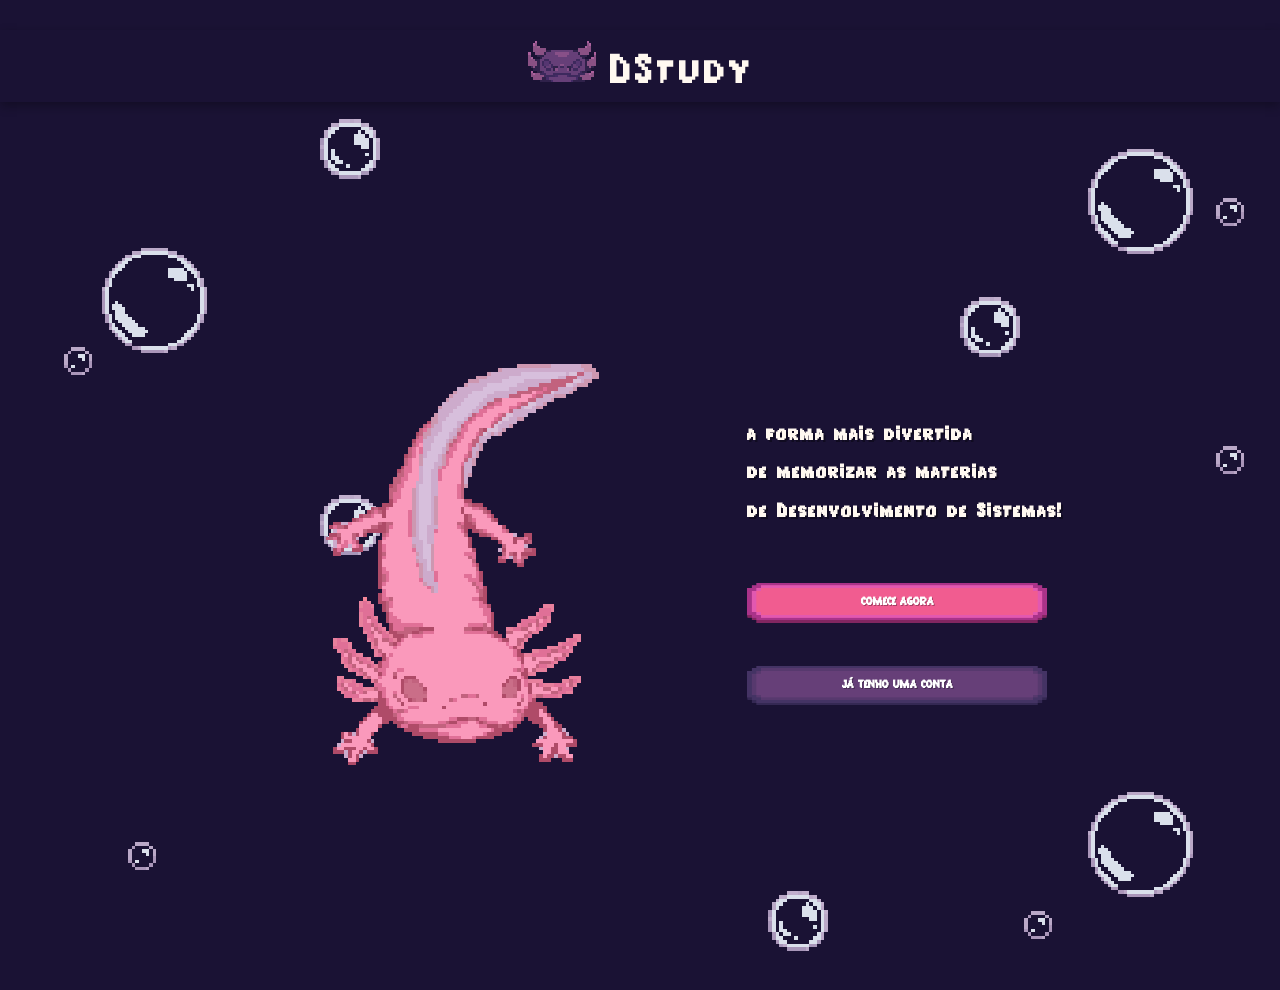
==== commit e52e941c: "feat: consolida SPA, integra login/cadastro e logo global - Home, login e cadastro agora vivem no in" ====
--- a/frontend/index.html
+++ b/frontend/index.html
@@ -3,135 +3,196 @@
 <head>
     <meta charset="UTF-8">
     <meta name="viewport" content="width=device-width, initial-scale=1.0">
-    <title>DStudy - Aprenda Jogando</title> 
-    <link rel="stylesheet" href="/frontend/styles/styles.css">
+    <title>DStudy — Sistema de estudos com flashcards</title>
+
+    <!-- CSS da Yasmin (visual) -->
+    <link rel="stylesheet" href="css/global.css">
+    <link rel="stylesheet" href="css/home.css">
+    <link rel="stylesheet" href="css/login.css">
+    <link rel="stylesheet" href="css/cadastro.css">
+    <!-- CSS do app (Paulo) -->
+    <link rel="stylesheet" href="styles/styles.css">
 </head>
 <body>
-    
-    <!-- Elementos Espaciais de Fundo -->
-    <div class="planeta p1"></div>
-    <div class="planeta p2"></div>
-    <div class="estrela e1"></div>
-    <div class="estrela e2"></div>
-    <div class="estrela e3"></div>
 
-    <div class="container">
-        
-        <!-- HEADER (Topo) -->
-        <header class="top-bar">
-            <div class="icon-box">👾</div>
-            <h1 class="logo">DSTUDY</h1>
-            <!-- ⭐ Botão de Logout -->
-            <button class="icon-box btn-logout" id="btn-logout" title="Sair">🚪</button>
-        </header>
+    <!-- FUNDO DECORATIVO (BOLHAS) — compartilhado por todas as telas -->
+    <div class="bolhas" aria-hidden="true">
+        <img src="assets/img/bolhapequena.png" alt="" class="bolha bolhapequena bolha-1">
+        <img src="assets/img/bolhapequena.png" alt="" class="bolha bolhapequena bolha-2">
+        <img src="assets/img/bolhapequena.png" alt="" class="bolha bolhapequena bolha-3">
+        <img src="assets/img/bolhapequena.png" alt="" class="bolha bolhapequena bolha-4">
+        <img src="assets/img/bolhapequena.png" alt="" class="bolha bolhapequena bolha-5">
+        <img src="assets/img/bolhapequena.png" alt="" class="bolha bolhapequena bolha-6">
 
-        <!-- TELA DE LOGIN -->
-        <div id="tela-login" class="tela ativa">
-            <div class="login-container">
-                <h2>BEM VINDO AO DSTUDY!</h2>
-                <p>Faça login para continuar</p>
-                
-                <form id="form-login">
-                    <div class="input-group">
-                        <label>E-mail</label>
-                        <input type="email" id="login-email" placeholder="seu@email.com" required>
-                    </div>
-                    <div class="input-group">
-                        <label>Senha</label>
-                        <input type="password" id="login-senha" placeholder="Sua senha" required>
-                    </div>
-                    
-                    <div id="login-erro" class="erro-msg" style="display: none;"></div>
-                    
-                    <button type="submit" class="btn-pixel" style="width: 100%;">ENTRAR</button>
-                </form>
-                
+        <img src="assets/img/bolhamedia.png" alt="" class="bolha bolhamedia bolha-7">
+        <img src="assets/img/bolhamedia.png" alt="" class="bolha bolhamedia bolha-8">
+        <img src="assets/img/bolhamedia.png" alt="" class="bolha bolhamedia bolha-9">
+        <img src="assets/img/bolhamedia.png" alt="" class="bolha bolhamedia bolha-10">
+
+        <img src="assets/img/bolhagrande.png" alt="" class="bolha bolhagrande bolha-11">
+        <img src="assets/img/bolhagrande.png" alt="" class="bolha bolhagrande bolha-12">
+        <img src="assets/img/bolhagrande.png" alt="" class="bolha bolhagrande bolha-13">
+    </div>
+
+     <!-- ⭐ Header global (aparece em todas as telas) -->
+    <header class="topo topo-global" id="btn-voltar-home-global" style="cursor: pointer;">
+        <div class="logo-container">
+            <img src="assets/img/logo.png" alt="Cavecinha DStudy" class="logo-icone">
+            <span class="logo-texto">DStudy</span>
+        </div>
+    </header>
+
+    <!-- ============================================================ -->
+    <!-- TELA 0: HOME                                                  -->
+    <!-- ============================================================ -->
+    <div id="tela-home" class="tela ativa">
+
+        <main class="home-conteudo">
+            <div class="axolote-area">
+                <img src="assets/img/axolotecorpo.png" alt="Axolote mascote do DStudy" class="axolote">
+            </div>
+
+            <section class="apresentacao">
+                <h1 class="frase">
+                    a forma mais divertida<br>
+                    de memorizar as materias<br>
+                    de Desenvolvimento de Sistemas!
+                </h1>
+
+                <div class="botoes">
+                    <button type="button" class="btn btn-rosa" id="btn-comece-agora">
+                        COMECE AGORA
+                    </button>
+                    <button type="button" class="btn btn-roxo" id="btn-ja-tenho-conta">
+                        JÁ TENHO UMA CONTA
+                    </button>
+                </div>
+            </section>
+        </main>
+    </div>
+
+    <!-- ============================================================ -->
+    <!-- TELA 1: LOGIN                                                 -->
+    <!-- ============================================================ -->
+    <div id="tela-login" class="tela">
+        <main class="login-conteudo">
+            <form class="form-login" id="form-login">
+                <div class="grupo-campo">
+                    <label for="login-email">E-MAIL:</label>
+                    <input type="email" id="login-email" name="email" class="input-pixel" autocomplete="username">
+                </div>
+
+                <div class="grupo-campo">
+                    <label for="login-senha">SENHA:</label>
+                    <input type="password" id="login-senha" name="senha" class="input-pixel" autocomplete="current-password">
+                </div>
+
+                <div id="login-erro" class="erro-msg" style="display: none;"></div>
+
+                <button type="submit" class="btn btn-rosa" id="btn-login-confirmar">
+                    CONFIRMAR
+                </button>
+
                 <p class="trocar-tela">
                     Não tem conta? <a href="#" id="link-cadastro">Cadastre-se</a>
                 </p>
-            </div>
-        </div>
+            </form>
+        </main>
+    </div>
 
-        <!-- TELA DE CADASTRO -->
-        <div id="tela-cadastro" class="tela">
-            <div class="login-container">
-                <h2>CRIAR CONTA</h2>
-                <p>Junte-se à tripulação do DStudy!</p>
-                
-                <form id="form-cadastro">
-                    <div class="input-group">
-                        <label>Nome</label>
-                        <input type="text" id="cadastro-nome" placeholder="Seu nome" required>
-                    </div>
-                    <div class="input-group">
-                        <label>E-mail</label>
-                        <input type="email" id="cadastro-email" placeholder="seu@email.com" required>
-                    </div>
-                    <div class="input-group">
-                        <label>Senha</label>
-                        <input type="password" id="cadastro-senha" placeholder="Mínimo 6 caracteres" required>
-                    </div>
-                    
-                    <div id="cadastro-erro" class="erro-msg" style="display: none;"></div>
-                    <div id="cadastro-sucesso" class="erro-msg" style="display: none; color: #7aff7a; border-color: #28a745;"></div>
-                    
-                    <button type="submit" class="btn-pixel" style="width: 100%;">CADASTRAR</button>
-                </form>
-                
+    <!-- ============================================================ -->
+    <!-- TELA 2: CADASTRO                                              -->
+    <!-- ============================================================ -->
+    <div id="tela-cadastro" class="tela">
+       
+        <main class="cadastro-conteudo">
+            <form class="form-cadastro" id="form-cadastro">
+                <div class="grupo-campo">
+                    <label for="cadastro-nome">NOME:</label>
+                    <input type="text" id="cadastro-nome" name="nome" class="input-pixel" autocomplete="name">
+                </div>
+
+                <div class="grupo-campo">
+                    <label for="cadastro-email">E-MAIL:</label>
+                    <input type="email" id="cadastro-email" name="email" class="input-pixel" autocomplete="email">
+                </div>
+
+                <div class="grupo-campo espaco-extra">
+                    <label for="cadastro-senha">SENHA:</label>
+                    <input type="password" id="cadastro-senha" name="senha" class="input-pixel" autocomplete="new-password">
+                </div>
+
+                <div class="grupo-campo">
+                    <label for="cadastro-confirmar-senha">CONFIRMAR SENHA:</label>
+                    <input type="password" id="cadastro-confirmar-senha" name="confirmar-senha" class="input-pixel" autocomplete="new-password">
+                </div>
+
+                <div id="cadastro-erro" class="erro-msg" style="display: none;"></div>
+                <div id="cadastro-sucesso" class="erro-msg" style="display: none;"></div>
+
+                <button type="submit" class="btn btn-rosa" id="btn-cadastro-confirmar">
+                    CONFIRMAR
+                </button>
+
                 <p class="trocar-tela">
                     Já tem conta? <a href="#" id="link-login">Faça login</a>
                 </p>
-            </div>
-        </div>
+            </form>
+        </main>
+    </div>
 
-        <!-- TELA DE MATÉRIAS -->
-        <div id="tela-materias" class="tela">
-            <!-- Destaque Superior -->
-            <section class="hero-section">
-                <div class="mascote-container">
-                    <div class="mascote-box">🦎</div>
+    <!-- ============================================================ -->
+    <!-- TELA 3: MATÉRIAS                                              -->
+    <!-- ============================================================ -->
+    <div id="tela-materias" class="tela">
+        <div class="container">
+            <div id="materias-container">
+                <div class="loading-state">
+                    <div class="spinner"></div>
+                    <p>Carregando matérias...</p>
                 </div>
-                <div class="hero-texto">
-                    <h2>O JEITO MAIS DIVERTIDO<br>DE APRENDER!</h2>
-                    <p>Escolha uma matéria e comece sua jornada.</p>
-                </div>
-            </section>
-
-            <!-- Grid de Matérias -->
-            <div id="materias-container" class="grid-materias">
-                <!-- O JS vai injetar os cartões aqui -->
             </div>
 
-            <!-- ⭐ BARRA DE PROGRESSO GERAL (Trazida de volta) -->
             <div id="progresso-container">
-                <!-- O JS do progresso.js vai preencher isso -->
+                <div class="loading-state">
+                    <div class="spinner"></div>
+                    <p>Carregando progresso...</p>
+                </div>
             </div>
+
+            <button type="button" class="btn btn-roxo" id="btn-logout" style="margin-top: 20px;">
+                SAIR
+            </button>
+        </div>
     </div>
 
-     <!-- ===== TELA DE ESTUDO ===== -->
-        <div id="tela-estudo" class="tela">
-            <!-- Botão de voltar -->
-            <div class="estudo-top">
-                <button class="btn-pixel" onclick="window.history.back()">← VOLTAR</button>
+    <!-- ============================================================ -->
+    <!-- TELA 4: ESTUDO                                                -->
+    <!-- ============================================================ -->
+    <div id="tela-estudo" class="tela">
+        <div class="container">
+            <div style="text-align: center; margin-bottom: 20px;">
+                <span style="font-size: 14px; color: #666;">📚 Estudo</span>
             </div>
-
-            <!-- Cabeçalho (Matéria, Contador e Barra de Progresso da Sessão) -->
             <div id="estudo-info"></div>
-
-            <!-- Container de loading (Carregando flashcards...) -->
             <div id="estudo-container">
                 <p class="empty-state">Selecione uma matéria para começar</p>
             </div>
+            <div id="flashcard-container"></div>
+            <div style="text-align: center; font-size: 13px; color: #999; padding: 20px; border-top: 1px solid #eee; margin-top: 20px;">
+                <span>⬅️ Use o botão de voltar do navegador para retornar</span>
+            </div>
+        </div>
+    </div>
 
-            <!-- Onde o flashcard em si (pergunta + alternativas) vai aparecer -->
-            <div id="flashcard-container"></div>
-        </div>
-
-
+    <!-- ============================================================ -->
+    <!-- CARREGA O JAVASCRIPT                                          -->
+    <!-- ============================================================ -->
     <script type="module">
         import app from './js/main.js';
         window.app = app;
-        console.log('✅ DStudy carregado!');
+        console.log('✅ App carregado!');
+        console.log('💡 Digite "app" no console para interagir');
     </script>
 </body>
 </html>
--- a/frontend/css/global.css
+++ b/frontend/css/global.css
@@ -0,0 +1,82 @@
+/* ============================================================
+   DSTUDY — ESTILOS GLOBAIS (Fonte, Paleta, Reset)
+   ============================================================ */
+
+   @font-face {
+    font-family: 'PearSoda';
+    src: url('../fonts/PearSoda.ttf') format('truetype');
+    font-weight: normal;
+    font-style: normal;
+    font-display: swap;
+}
+
+:root {
+    --roxo-escuro: #1A1234;
+    --lavanda: #b8a4d4;
+    --amarelo-progresso: #ffd700;
+    --texto-principal: #FFF8F0;
+    --bg-principal: #1A1234;
+    --roxo-medio: #4B3B72;
+    --rosa-magenta: #FF4D94;
+}
+
+/* Reset básico */
+* {
+    margin: 0;
+    padding: 0;
+    box-sizing: border-box;
+}
+
+/* Corpo da página - permite rolagem vertical e evita horizontal */
+body {
+    min-height: 100vh;
+    background-color: var(--bg-principal); /* Fundo oficial */
+    font-family: 'PearSoda', monospace;
+    color: var(--texto-principal); /* Texto oficial */
+    overflow-y: auto;     /* Permite rolagem vertical */
+    overflow-x: hidden;   /* Evita rolagem horizontal */
+    position: relative;
+    margin: 0 !important; /* Remove margens externas */
+    padding: 0 !important; /* Remove padding interno */
+}
+
+/* ⭐ Bolhas sempre atrás, sem bloquear cliques */
+.bolhas {
+    position: fixed;
+    inset: 0;
+    z-index: 0;
+    pointer-events: none;
+    overflow: hidden;
+}
+
+/* ⭐ Todo conteúdo de tela fica na frente */
+.tela {
+    position: relative;
+    z-index: 1;
+    padding-top: 90px; /* ⭐ Empurra o conteúdo para baixo da logo (ajuste se necessário) */
+    min-height: 100vh;
+    box-sizing: border-box;
+}
+
+/* Header global fica acima de tudo, mas abaixo de modais */
+.topo-global {
+    position: fixed;
+    top: 0;
+    left: 0;
+    width: 100%;
+    z-index: 9999; /* Garante que fica acima dos cards e das bolhas */
+    cursor: pointer;
+    display: flex;
+    justify-content: center;
+    align-items: center;
+    padding: 0;
+    /* ⭐ FUNDAMENTAL: Coloca um fundo escuro para a logo não se misturar com os cards ao rolar */
+    background-color: #1A1234; 
+    box-shadow: 0 4px 10px rgba(0, 0, 0, 0.3); /* Opcional: uma sombrinha para dar profundidade */
+}
+
+#tela-materias .container {
+    max-width: 1000px;
+    margin: 0 auto;
+    padding: 0 20px;
+}
--- a/frontend/css/home.css
+++ b/frontend/css/home.css
@@ -0,0 +1,168 @@
+/* ============================================================
+   DSTUDY — HOME INICIAL
+   ============================================================ */
+
+/* ---------- Bolhas ---------- */
+.bolhas {
+    position: absolute;
+    inset: 0;
+    pointer-events: none;
+    overflow: hidden;
+    z-index: 1;
+}
+
+.bolha {
+    position: absolute;
+    height: auto;
+    opacity: 0.9;
+    image-rendering: pixelated;
+}
+
+/* ---------- Tamanhos das bolhas (proporcionais ao novo layout) ---------- */
+.bolhapequena { width: 22px; }
+.bolhamedia   { width: 48px; }
+.bolhagrande  { width: 84px; }
+
+/* Pequenas */
+.bolha-1  { top: 10%;  left: 10%;   }
+.bolha-2  { top: 15%;  left: 88%;  }
+.bolha-3  { top: 35%;  left: 3%;   }
+.bolha-4  { top: 30%;  left: 95%;  }
+.bolha-5  { top: 85%;  left: 12%;  }
+.bolha-6  { top: 80%;  left: 85%;  }
+
+/* Médias */
+.bolha-7  { top: 8%;   left: 40%;  }
+.bolha-8  { top: 45%;  left: 50%;  }
+.bolha-9  { top: 70%;  left: 8%;   }
+.bolha-10 { top: 90%;  left: 45%;  }
+
+/* Grandes */
+.bolha-11 { top: 5%;   left: 92%;  }
+.bolha-12 { top: 85%;  left: 92%;  }
+.bolha-13 { top: 18%;  left: 25%;  }
+
+/* ---------- Logo ---------- */
+.topo {
+    position: absolute;
+    top: 24px;
+    left: 32px;
+    z-index: 10;
+}
+
+.logo {
+    height: 72px; /* Ajustado para notebook */
+    width: auto;
+    image-rendering: pixelated;
+}
+
+/* ---------- Conteúdo Central ---------- */
+.home-conteudo {
+    position: relative;
+    z-index: 5;
+    min-height: 100vh;
+    display: flex;
+    align-items: center;
+    justify-content: center;
+    gap: 50px; /* Reduzido para notebook */
+    padding: 80px 40px 40px;
+}
+
+.axolote-area {
+    flex-shrink: 0;
+    margin-top: -20px; /* Compensa assimetria */
+}
+
+.axolote {
+    width: 100%;
+    max-width: 480px; /* Reduzido de 650px para caber no notebook */
+    height: auto;
+    image-rendering: pixelated;
+}
+
+.apresentacao {
+    max-width: 440px;
+    display: flex;
+    flex-direction: column;
+    gap: 30px;
+}
+
+.frase {
+    font-size: 24px; /* Reduzido de 28px */
+    line-height: 1.6;
+    letter-spacing: 1px;
+    text-align: left;
+    color: #FFF8F0;
+    text-shadow: 2px 2px 0 rgba(0, 0, 0, 0.35);
+}
+
+/* ---------- Botões ---------- */
+.botoes {
+    display: flex;
+    flex-direction: column;
+    gap: 20px;
+    max-width: 300px;
+}
+
+.btn {
+    display: flex;
+    align-items: center;
+    justify-content: center;
+    text-align: center;
+    text-decoration: none;
+    font-family: 'PearSoda', monospace;
+    font-size: 20px; /* Reduzido de 24px */
+    line-height: 1.6;
+    color: #FFFFFF;
+    text-shadow: 1px 1px 0 rgba(0, 0, 0, 0.3);
+    padding: 16px 24px; /* Reduzido */
+    width: 100%;
+    background-size: 100% 100%;
+    background-repeat: no-repeat;
+    background-position: center;
+    background-color: transparent;
+    border: none;
+    cursor: pointer;
+    transition: transform 0.08s ease, filter 0.15s ease;
+}
+
+.btn-rosa { background-image: url('../assets/img/botaorosa.png'); }
+.btn-roxo { background-image: url('../assets/img/botaoroxo.png'); }
+
+.btn:hover { filter: brightness(1.1); }
+.btn:active { transform: translateY(4px); }
+
+/* ---------- Responsividade ---------- */
+@media (max-width: 1024px) {
+    .home-conteudo {
+        gap: 30px;
+        padding: 80px 20px 30px;
+    }
+    .axolote { max-width: 380px; }
+    .frase { font-size: 20px; }
+    .btn { font-size: 18px; padding: 14px 20px; }
+    .logo { height: 60px; }
+}
+
+@media (max-width: 768px) {
+    .home-conteudo {
+        flex-direction: column;
+        gap: 24px;
+        padding: 100px 20px 40px;
+        min-height: auto;
+        text-align: center;
+    }
+    .axolote-area { margin-top: 0; }
+    .apresentacao { align-items: center; }
+    .frase { font-size: 18px; text-align: center; line-height: 2; }
+    .botoes { width: 100%; align-items: center; }
+    .btn { width: 100%; max-width: 280px; font-size: 16px; padding: 14px 20px; }
+    .axolote { max-width: 280px; }
+    .logo { height: 48px; }
+
+    .bolhapequena { width: 20px; }
+    .bolhamedia   { width: 40px; }
+    .bolhagrande  { width: 70px; }
+    .bolha { opacity: 0.5; }
+    .bolha-7, .bolha-10, .bolha-13 { display: none; }
+}
--- a/frontend/css/login.css
+++ b/frontend/css/login.css
@@ -0,0 +1,223 @@
+/* ============================================================
+   DSTUDY — PÁGINA DE LOGIN
+   ============================================================ */
+
+/* ---------- Bolhas ---------- */
+.bolhas {
+    position: absolute;
+    inset: 0;
+    pointer-events: none;
+    overflow: hidden;
+    z-index: 1;
+}
+
+.bolha {
+    position: absolute;
+    height: auto;
+    opacity: 0.9;
+    image-rendering: pixelated;
+}
+
+/* ---------- Tamanhos das bolhas (proporcionais) ---------- */
+.bolhapequena { width: 22px; }
+.bolhamedia   { width: 48px; }
+.bolhagrande  { width: 84px; }
+
+/* Pequenas */
+.bolha-1  { top: 5%;   left: 15%;  }
+.bolha-2  { top: 20%;  left: 95%;  }
+.bolha-3  { top: 35%;  left: 5%;   }
+.bolha-4  { top: 45%;  left: 95%;  }
+.bolha-5  { top: 85%;  left: 10%;  }
+.bolha-6  { top: 92%;  left: 80%;  }
+
+/* Médias */
+.bolha-7  { top: 12%;  left: 25%;  }
+.bolha-8  { top: 50%;  left: 25%;  }
+.bolha-9  { top: 30%;  left: 75%;  }
+.bolha-10 { top: 90%;  left: 50%;  }
+
+/* Grandes */
+.bolha-11 { top: 15%;  left: 85%;  }
+.bolha-12 { top: 80%;  left: 85%;  }
+.bolha-13 { top: 70%;  left: 12%;  }
+
+/* Novas médias */
+.bolha-15 { top: 20%;  left: 45%;  }
+.bolha-16 { top: 75%;  left: 65%;  }
+
+/* ---------- Logo ---------- */
+.topo {
+    position: absolute;
+    top: 30px;
+    left: 50%;
+    transform: translateX(-50%);
+    z-index: 10;
+}
+
+.logo-container {
+    display: flex;
+    align-items: center;
+    gap: 12px;
+}
+
+.logo-icone {
+    height: 72px;
+    width: auto;
+    image-rendering: pixelated;
+}
+
+.logo-texto {
+    font-family: 'PearSoda', monospace;
+    font-size: 52px;
+    color: #FFF8F0;
+    letter-spacing: 2px;
+    margin-top: 5px;
+}
+
+/* ---------- Conteúdo e Formulário ---------- */
+.login-conteudo {
+    position: relative;
+    z-index: 5;
+    min-height: 100vh;
+    display: flex;
+    align-items: center;
+    justify-content: center;
+    padding: 100px 20px 40px;
+}
+
+.form-login {
+    width: 100%;
+    max-width: 480px;
+    display: flex;
+    flex-direction: column;
+    gap: 20px;
+}
+
+.grupo-campo {
+    display: flex;
+    flex-direction: column;
+    gap: 8px;
+}
+
+label {
+    font-size: 20px;
+    color: #FFF8F0;
+    letter-spacing: 1px;
+    padding-left: 4px;
+}
+
+.input-pixel {
+    width: 100%;
+    height: 60px;
+    padding: 0 20px;
+    background-image: url('../assets/img/caixabolha.png');
+    background-size: 100% 100%;
+    background-repeat: no-repeat;
+    background-position: center;
+    background-color: transparent;
+    border: none;
+    outline: none;
+    font-family: 'PearSoda', monospace;
+    font-size: 24px;
+    color: #FFF8F0;
+}
+
+#tela-login .trocar-tela {
+    text-align: center;
+    margin-top: 5px;
+    font-size: 22px;
+    color: var(--texto-principal, #FFF8F0);
+    font-family: 'PearSoda', monospace;
+    width: 100%;
+    flex: 0 0 auto;
+}
+
+#tela-login .trocar-tela a {
+    color: var(--rosa-magenta, #FF4D94);
+    text-decoration: none;
+    transition: opacity 0.2s;
+}
+
+#tela-login .trocar-tela a:hover {
+    opacity: 0.8;
+    text-decoration: underline;
+}
+
+
+/* Autofill */
+.input-pixel:-webkit-autofill,
+.input-pixel:-webkit-autofill:hover,
+.input-pixel:-webkit-autofill:focus,
+.input-pixel:-webkit-autofill:active {
+    -webkit-box-shadow: 0 0 0 1000px #1A1234 inset !important;
+    -webkit-text-fill-color: #FFF8F0 !important;
+    font-family: 'PearSoda', monospace !important;
+    transition: background-color 5000s ease-in-out 0s;
+    border: none !important;
+    outline: none !important;
+}
+
+.input-pixel:hover,
+.input-pixel:focus {
+    outline: none !important;
+    box-shadow: none !important;
+    border: none !important;
+}
+
+/* Botão */
+.btn {
+    display: flex;
+    align-items: center;
+    justify-content: center;
+    text-align: center;
+    text-decoration: none;
+    font-family: 'PearSoda', monospace;
+    font-size: 24px;
+    line-height: 1.6;
+    color: #FFFFFF;
+    text-shadow: 1px 1px 0 rgba(0, 0, 0, 0.3);
+    padding: 16px 28px;
+    width: 100%;
+    max-width: 300px;
+    margin: 20px auto 0;
+    background-size: 100% 100%;
+    background-repeat: no-repeat;
+    background-position: center;
+    background-color: transparent;
+    border: none;
+    cursor: pointer;
+    transition: transform 0.08s ease, filter 0.15s ease;
+}
+
+.btn-rosa { background-image: url('../assets/img/botaorosa.png'); }
+
+.btn:hover { filter: brightness(1.1); }
+.btn:active { transform: translateY(4px); }
+
+/* ---------- Responsividade ---------- */
+@media (max-width: 1024px) {
+    .form-login { max-width: 450px; }
+    .input-pixel { height: 56px; font-size: 22px; }
+    .btn { font-size: 22px; padding: 14px 24px; max-width: 280px; }
+    .logo-icone { height: 64px; }
+    .logo-texto { font-size: 44px; }
+}
+
+@media (max-width: 768px) {
+    .login-conteudo {
+        padding: 100px 20px 40px;
+        min-height: auto;
+    }
+    .form-login { gap: 16px; max-width: 100%; }
+    label { font-size: 16px; }
+    .input-pixel { height: 48px; font-size: 18px; padding: 0 14px; }
+    .btn { font-size: 18px; padding: 12px 20px; max-width: 100%; margin-top: 16px; }
+    .logo-icone { height: 40px; }
+    .logo-texto { font-size: 30px; }
+
+    .bolhapequena { width: 20px; }
+    .bolhamedia   { width: 40px; }
+    .bolhagrande  { width: 70px; }
+    .bolha-7, .bolha-9, .bolha-11, .bolha-13 { display: none; }
+}
--- a/frontend/css/cadastro.css
+++ b/frontend/css/cadastro.css
@@ -0,0 +1,227 @@
+/* ============================================================
+   DSTUDY — PÁGINA DE CADASTRO
+   ============================================================ */
+
+/* ---------- Bolhas ---------- */
+.bolhas {
+    position: absolute;
+    inset: 0;
+    pointer-events: none;
+    overflow: hidden;
+    z-index: 1;
+}
+
+.bolha {
+    position: absolute;
+    height: auto;
+    opacity: 0.9;
+    image-rendering: pixelated;
+}
+
+.bolhapequena { width: 28px; }
+.bolhamedia   { width: 60px; }
+.bolhagrande  { width: 105px; }
+
+/* Pequenas */
+.bolha-1  { top: 5%;   left: 15%;  }
+.bolha-2  { top: 20%;  left: 95%;  }
+.bolha-3  { top: 35%;  left: 5%;   }
+.bolha-4  { top: 45%;  left: 95%;  }
+.bolha-5  { top: 85%;  left: 10%;  }
+.bolha-6  { top: 92%;  left: 80%;  }
+
+/* Médias */
+.bolha-7  { top: 12%;  left: 25%;  }
+.bolha-8  { top: 50%;  left: 25%;  }
+.bolha-9  { top: 30%;  left: 75%;  }
+.bolha-10 { top: 90%;  left: 60%;  }
+
+/* Grandes */
+.bolha-11 { top: 15%;  left: 85%;  }
+.bolha-12 { top: 80%;  left: 85%;  }
+.bolha-13 { top: 25%;  left: 8%;   }
+.bolha-14 { top: 70%;  left: 12%;  }
+
+/* ---------- Logo ---------- */
+.topo {
+    position: absolute;
+    top: 30px; /* Reduzido de 45px */
+    left: 50%;
+    transform: translateX(-50%);
+    z-index: 10;
+}
+
+.logo-container {
+    display: flex;
+    align-items: center;
+    gap: 12px;
+}
+
+.logo-icone {
+    height: 72px; /* Reduzido de 96px */
+    width: auto;
+    image-rendering: pixelated;
+}
+
+.logo-texto {
+    font-family: 'PearSoda', monospace;
+    font-size: 52px; /* Reduzido de 68px */
+    color: #FFF8F0;
+    letter-spacing: 2px;
+    margin-top: 5px;
+}
+
+/* ---------- Conteúdo e Formulário ---------- */
+.cadastro-conteudo {
+    position: relative;
+    z-index: 5;
+    min-height: 100vh;
+    display: flex;
+    align-items: center;
+    justify-content: center;
+    padding: 120px 20px 40px; /* Reduzido de 140px */
+}
+
+.form-cadastro {
+    width: 100%;
+    max-width: 480px;
+    display: flex;
+    flex-direction: column;
+    gap: 20px;
+    box-sizing: border-box;
+    margin: 0 auto;
+    justify-content: center;
+}
+
+.espaco-extra {
+    margin-top: 40px; /* Reduzido de 60px */
+}
+
+.grupo-campo {
+    display: flex;
+    flex-direction: column;
+    gap: 8px;
+}
+
+label {
+    font-size: 20px; /* Reduzido de 24px */
+    color: #FFF8F0;
+    letter-spacing: 1px;
+    padding-left: 4px;
+}
+
+.input-pixel {
+    width: 100%;
+    height: 60px; /* Reduzido de 72px */
+    padding: 0 20px;
+    background-image: url('../assets/img/caixabolha.png');
+    background-size: 100% 100%;
+    background-repeat: no-repeat;
+    background-position: center;
+    background-color: transparent;
+    border: none;
+    outline: none;
+    font-family: 'PearSoda', monospace;
+    font-size: 24px; /* Reduzido de 28px */
+    color: #FFF8F0;
+}
+
+/* ---------- Trocar Tela (Link de Login) ---------- */
+#tela-cadastro .trocar-tela {
+    text-align: center;
+    margin-top: 5px;
+    font-size: 22px;
+    color: var(--texto-principal, #FFF8F0);
+    font-family: 'PearSoda', monospace;
+    width: 100%;
+    flex: 0 0 auto;
+}
+
+#tela-cadastro .trocar-tela a {
+    color: var(--rosa-magenta, #FF4D94);
+    text-decoration: none;
+    transition: opacity 0.2s;
+}
+
+#tela-cadastro .trocar-tela a:hover {
+    opacity: 0.8;
+    text-decoration: underline;
+}
+
+/* Autofill */
+.input-pixel:-webkit-autofill,
+.input-pixel:-webkit-autofill:hover,
+.input-pixel:-webkit-autofill:focus,
+.input-pixel:-webkit-autofill:active {
+    -webkit-box-shadow: 0 0 0 1000px #1A1234 inset !important;
+    -webkit-text-fill-color: #FFF8F0 !important;
+    font-family: 'PearSoda', monospace !important;
+    transition: background-color 5000s ease-in-out 0s;
+    border: none !important;
+    outline: none !important;
+}
+
+.input-pixel:hover,
+.input-pixel:focus {
+    outline: none !important;
+    box-shadow: none !important;
+    border: none !important;
+}
+
+/* Botão */
+.btn {
+    display: flex;
+    align-items: center;
+    justify-content: center;
+    text-align: center;
+    text-decoration: none;
+    font-family: 'PearSoda', monospace;
+    font-size: 28px; /* Reduzido de 26px */
+    line-height: 1.6;
+    color: #FFFFFF;
+    text-shadow: 1px 1px 0 rgba(0, 0, 0, 0.3);
+    padding: 16px 28px; /* Reduzido */
+    width: 100%;
+    max-width: 300px; /* Reduzido de 320px */
+    margin: 20px auto 0; /* Reduzido de 24px */
+    background-size: 100% 100%;
+    background-repeat: no-repeat;
+    background-position: center;
+    background-color: transparent;
+    border: none;
+    cursor: pointer;
+    transition: transform 0.08s ease, filter 0.15s ease;
+}
+
+.btn-rosa { background-image: url('../assets/img/botaorosa.png'); }
+
+.btn:hover { filter: brightness(1.1); }
+.btn:active { transform: translateY(4px); }
+
+/* ---------- Responsividade ---------- */
+@media (max-width: 1024px) {
+    .form-cadastro { max-width: 450px; }
+    .input-pixel { height: 56px; font-size: 22px; }
+    .btn { font-size: 22px; padding: 14px 24px; max-width: 280px; }
+    .logo-icone { height: 64px; }
+    .logo-texto { font-size: 44px; }
+}
+
+@media (max-width: 768px) {
+    .cadastro-conteudo {
+        padding: 100px 20px 40px;
+        min-height: auto;
+    }
+    .form-cadastro { gap: 16px; max-width: 100%; }
+    .espaco-extra { margin-top: 24px; }
+    label { font-size: 16px; }
+    .input-pixel { height: 48px; font-size: 18px; padding: 0 14px; }
+    .btn { font-size: 18px; padding: 12px 20px; max-width: 100%; margin-top: 16px; }
+    .logo-icone { height: 40px; }
+    .logo-texto { font-size: 30px; }
+
+    .bolhapequena { width: 20px; }
+    .bolhamedia   { width: 40px; }
+    .bolhagrande  { width: 70px; }
+    .bolha-7, .bolha-9, .bolha-11, .bolha-13, .bolha-14 { display: none; }
+}
--- a/frontend/styles/styles.css
+++ b/frontend/styles/styles.css
@@ -1,223 +1,1012 @@
-/* ============================================================
-   DEFINIÇÃO DA FONTE PEARSODA
-   ============================================================ */
 @font-face {
     font-family: 'PearSoda';
-    src: url('/frontend/styles/PearSoda.ttf'); /* Ajustado para o nome correto */
-}
-
-/* ============================================================
-   RESET E VARIÁVEIS
-   ============================================================ */
-* { margin: 0; padding: 0; box-sizing: border-box; }
-
-:root {
-    --bg-principal: #180D2D;
-    --roxo-escuro: #24133D;
-    --roxo-medio: #49205A;
-    --roxo-cartao: #571044;
-    --rosa-magenta: #8D285B;
-    --lavanda: #C8A8E8;
-    --texto-principal: #F0E6F4;
-    --amarelo-progresso: #FFE27A;
+    src: url('../fonts/PearSoda.ttf') format('truetype');
+    font-weight: normal;
+    font-style: normal;
+    font-display: swap;
+}
+
+/* ============================================================
+   FLASHSTUDY - ESTILOS GLOBAIS
+   ============================================================ */
+
+/* ===== RESET ===== */
+* {
+    margin: 0;
+    padding: 0;
+    box-sizing: border-box;
 }
 
 body {
-    background-color: var(--bg-principal);
+    font-family: 'PearSoda', 'Segoe UI', Arial, sans-serif;
+    background: #1A1234;
+    min-height: 100vh;
+    padding: 0 !important;
+    margin: 0 !important;
+    color: #2d3436;
+}
+
+.container {
+    max-width: 1000px;
+    margin: 0 auto;
+}
+
+/* ============================================================
+   HEADER
+   ============================================================ */
+.header {
+    background: linear-gradient(135deg, #667eea 0%, #764ba2 100%);
+    color: white;
+    padding: 25px 30px;
+    border-radius: 12px;
+    margin-bottom: 25px;
+    box-shadow: 0 4px 15px rgba(0, 0, 0, 0.1);
+}
+
+.header h1 {
+    font-size: 28px;
+    margin-bottom: 5px;
+}
+
+.header p {
+    opacity: 0.9;
+    font-size: 16px;
+}
+
+.header .badge {
+    display: inline-block;
+    background: rgba(255, 255, 255, 0.2);
+    padding: 4px 12px;
+    border-radius: 20px;
+    font-size: 12px;
+    margin-top: 8px;
+}
+
+/* ============================================================
+   BOTÕES
+   ============================================================ */
+.btn {
+    padding: 10px 24px;
+    border: none;
+    border-radius: 8px;
+    font-size: 14px;
+    font-weight: 600;
+    cursor: pointer;
+    transition: all 0.3s ease;
+    font-family: inherit;
+}
+
+.btn:disabled {
+    opacity: 0.5;
+    cursor: not-allowed;
+    transform: none !important;
+}
+
+.btn-primary {
+    background: #667eea;
+    color: white;
+}
+
+.btn-primary:hover:not(:disabled) {
+    background: #5a6fd6;
+    transform: translateY(-2px);
+    box-shadow: 0 4px 12px rgba(102, 126, 234, 0.4);
+}
+
+.btn-success {
+    background: #28a745;
+    color: white;
+}
+
+.btn-success:hover:not(:disabled) {
+    background: #218838;
+    transform: translateY(-2px);
+}
+
+.btn-danger {
+    background: #dc3545;
+    color: white;
+}
+
+.btn-danger:hover:not(:disabled) {
+    background: #c82333;
+    transform: translateY(-2px);
+}
+
+.btn-secondary {
+    background: #6c757d;
+    color: white;
+}
+
+.btn-secondary:hover:not(:disabled) {
+    background: #5a6268;
+    transform: translateY(-2px);
+}
+
+/* ============================================================
+   TELAS
+   ============================================================ */
+.tela {
+    display: none;
+}
+
+.tela.ativa {
+    display: block;
+}
+
+/* ============================================================
+   MATÉRIAS
+   ============================================================ */
+#materias-container {
+    display: grid;
+    grid-template-columns: repeat(auto-fill, minmax(280px, 1fr));
+    gap: 20px;
+    margin-top: 10px;
+}
+
+.materia-card {
+    background: white;
+    padding: 24px;
+    border-radius: 16px;
+    box-shadow: 0 2px 12px rgba(0, 0, 0, 0.08);
+    transition: all 0.3s ease;
+    border-left: 4px solid #667eea;
+    display: flex;
+    flex-direction: column;
+    gap: 12px;
+    position:relative;
+    z-index: 2;
+}
+
+.materia-card:hover {
+    transform: translateY(-4px);
+    box-shadow: 0 8px 30px rgba(0, 0, 0, 0.12);
+}
+
+.materia-header {
+    display: flex;
+    justify-content: space-between;
+    align-items: center;
+}
+
+.materia-icone {
+    font-size: 28px;
+    width: 48px;
+    height: 48px;
+    display: flex;
+    align-items: center;
+    justify-content: center;
+    border-radius: 12px;
+    background: #667eea20;
+}
+
+.materia-status {
+    font-size: 12px;
+    font-weight: 600;
+    padding: 4px 12px;
+    border-radius: 20px;
+}
+
+.status-concluido {
+    background: #d4edda;
+    color: #155724;
+}
+
+.status-andamento {
+    background: #cce5ff;
+    color: #004085;
+}
+
+.status-iniciado {
+    background: #fff3cd;
+    color: #856404;
+}
+
+.status-nao-iniciado {
+    background: #f8f9fa;
+    color: #6c757d;
+}
+
+.materia-nome {
+    font-size: 20px;
+    font-weight: 700;
+    color: #2d3436;
+    margin: 0;
+}
+
+.materia-descricao {
+    font-size: 14px;
+    color: #636e72;
+    margin: 0;
+    line-height: 1.5;
+}
+
+.materia-progresso {
+    margin: 4px 0;
+}
+
+.progresso-info {
+    display: flex;
+    justify-content: space-between;
+    font-size: 13px;
+    color: #636e72;
+    margin-bottom: 4px;
+}
+
+.progresso-percentual {
+    font-weight: 700;
+    color: #2d3436;
+}
+
+.progresso-bar {
+    width: 100%;
+    height: 8px;
+    background: #f0f0f0;
+    border-radius: 4px;
+    overflow: hidden;
+}
+
+.progresso-fill {
+    height: 100%;
+    border-radius: 4px;
+    transition: width 0.8s ease;
+}
+
+.materia-card .btn {
+    width: 100%;
+    padding: 10px;
+    font-size: 14px;
+    margin-top: 4px;
+}
+
+/* ============================================================
+   PROGRESSO GERAL
+   ============================================================ */
+#progresso-container {
+    background: white;
+    border-radius: 12px;
+    padding: 20px;
+    box-shadow: 0 2px 8px rgba(0, 0, 0, 0.08);
+    margin-top: 20px;
+}
+
+.progresso-geral {
+    margin-bottom: 20px;
+}
+
+.progresso-header {
+    display: flex;
+    justify-content: space-between;
+    align-items: center;
+    margin-bottom: 8px;
+}
+
+.progresso-header .percentual {
+    font-weight: bold;
+    font-size: 20px;
+    color: #667eea;
+}
+
+.progresso-bar-grande {
+    height: 12px;
+    background: #e9ecef;
+    border-radius: 6px;
+    overflow: hidden;
+}
+
+.progresso-bar-grande .progresso-fill {
+    height: 100%;
+    background: linear-gradient(90deg, #667eea, #764ba2);
+    transition: width 0.5s ease;
+}
+
+.progresso-stats {
+    display: flex;
+    gap: 20px;
+    margin-top: 10px;
+    font-size: 14px;
+    color: #666;
+}
+
+.progresso-materias {
+    display: flex;
+    flex-direction: column;
+    gap: 12px;
+}
+
+.progresso-materia .materia-info {
+    display: flex;
+    justify-content: space-between;
+    font-size: 14px;
+    margin-bottom: 4px;
+}
+
+.progresso-materia .materia-nome {
+    font-weight: 500;
+    font-size: 14px;
+}
+
+.progresso-materia .materia-status {
+    color: #666;
+}
+
+.progresso-bar-pequena {
+    height: 6px;
+    background: #e9ecef;
+    border-radius: 3px;
+    overflow: hidden;
+}
+
+.progresso-bar-pequena .progresso-fill {
+    height: 100%;
+    background: #28a745;
+    transition: width 0.5s ease;
+}
+
+/* ============================================================
+   ESTUDO - HEADER
+   ============================================================ */
+#estudo-container {
+    background: white;
+    border-radius: 12px;
+    padding: 30px;
+    box-shadow: 0 2px 8px rgba(0, 0, 0, 0.08);
+    min-height: 400px;
+}
+
+#estudo-info {
+    margin-bottom: 20px;
+}
+
+.estudo-header {
+    display: flex;
+    justify-content: space-between;
+    align-items: center;
+    margin-bottom: 8px;
+}
+
+.estudo-materia {
+    display: flex;
+    align-items: center;
+    gap: 8px;
+}
+
+.estudo-materia .materia-icone {
+    font-size: 20px;
+}
+
+.estudo-materia .materia-nome {
+    font-size: 18px;
+    font-weight: 600;
+    color: #2d3436;
+}
+
+.estudo-contador {
+    display: flex;
+    align-items: center;
+    gap: 4px;
+    font-size: 16px;
+    color: #636e72;
+}
+
+.estudo-contador .contador-atual {
+    font-weight: 700;
+    color: #2d3436;
+    font-size: 20px;
+}
+
+.estudo-contador .contador-separador {
+    color: #b2bec3;
+}
+
+.estudo-contador .contador-total {
+    color: #636e72;
+}
+
+/* ============================================================
+   PROGRESSO DO ESTUDO
+   ============================================================ */
+.estudo-progresso {
+    display: flex;
+    align-items: center;
+    gap: 12px;
+    margin-bottom: 20px;
+}
+
+.estudo-progresso .progresso-barra {
+    flex: 1;
+    height: 6px;
+    background: #f0f0f0;
+    border-radius: 4px;
+    overflow: hidden;
+}
+
+.estudo-progresso .progresso-fill {
+    height: 100%;
+    background: linear-gradient(90deg, #667eea, #764ba2);
+    border-radius: 4px;
+    transition: width 0.5s ease;
+}
+
+.estudo-progresso .progresso-texto {
+    font-size: 14px;
+    font-weight: 600;
+    color: #667eea;
+    min-width: 40px;
+    text-align: right;
+}
+
+/* ============================================================
+   FLASHCARD 3D
+   ============================================================ */
+.flashcard-wrapper {
+    perspective: 1000px;
+    margin: 10px 0;
+    /* ⭐ Garante que o container acompanhe a altura do cartão */
+    width: 100%;
+}
+
+
+.flashcard-3d {
+    position: relative;
+    width: 100%;
+    /* ⭐ Removemos a altura mínima fixa e deixamos o conteúdo definir */
+    min-height: 320px; 
+    transition: transform 0.5s ease;
+    transform-style: preserve-3d;
+}
+
+.flashcard-3d.virado {
+    transform: rotateY(180deg);
+}
+
+.flashcard-face {
+    /* ⭐ A mágica acontece aqui: as faces ficam absolutas, mas o container 
+       precisa ter a altura da maior face para não cortar o conteúdo */
+    position: absolute;
+    top: 0;
+    left: 0;
+    width: 100%;
+    height: 100%; /* ⭐ Ocupa toda a altura do container */
+    backface-visibility: hidden;
+    -webkit-backface-visibility: hidden;
+    border-radius: 16px;
+    padding: 30px;
+    display: flex;
+    flex-direction: column;
+    align-items: center;
+    justify-content: center;
+    background: white;
+    box-shadow: 0 4px 20px rgba(0, 0, 0, 0.08);
+    border: 2px solid #f0f0f0;
+    overflow-y: auto; /* ⭐ Se o conteúdo for muito grande, rola em vez de cortar */
+    -ms-overflow-style: none;  /* IE and Edge */
+    scrollbar-width: none;     /* Firefox */
+}
+
+
+/* ⭐ Esconde a barra de rolagem no Chrome/Safari/Edge */
+.flashcard-face::-webkit-scrollbar {
+    display: none;
+}
+
+
+.flashcard-front {
+    transform: rotateY(0deg);
+    /* ⭐ A frente define a altura do cartão */
+    position: relative; 
+    height: auto; 
+    min-height: 320px;
+}
+
+.flashcard-back {
+    transform: rotateY(180deg);
+}
+
+.flashcard-badge {
+    font-size: 12px;
+    text-transform: uppercase;
+    letter-spacing: 1px;
+    color: #999;
+    margin-bottom: 12px;
+}
+
+.flashcard-pergunta {
+    font-size: 24px;
+    font-weight: 600;
+    color: #2d3436;
+    text-align: center;
+    line-height: 1.4;
+    margin: 10px 0;
+}
+
+.flashcard-resposta {
+    font-size: 22px;
+    color: #28a745;
+    text-align: center;
+    line-height: 1.4;
+    margin: 10px 0;
+    padding: 16px 20px;
+    background: #d4edda;
+    border-radius: 8px;
+    width: 100%;
+}
+
+.flashcard-actions {
+    display: flex;
+    gap: 12px;
+    margin-top: 16px;
+    width: 100%;
+}
+
+.flashcard-actions .btn {
+    flex: 1;
+    padding: 12px;
+    font-size: 16px;
+}
+
+/* ============================================================
+   ALTERNATIVAS (MÚLTIPLA ESCOLHA)
+   ============================================================ */
+.flashcard-alternativas {
+    display: flex;
+    flex-direction: column;
+    gap: 10px;
+    width: 100%;
+    margin: 16px 0;
+}
+
+.alternativa-item {
+    display: flex;
+    align-items: center;
+    gap: 12px;
+    padding: 14px 18px;
+    background: #f8f9fa;
+    border: 2px solid #e9ecef;
+    border-radius: 12px;
+    cursor: pointer;
+    transition: all 0.2s ease;
+    text-align: left;
+    font-size: 15px;
+    font-family: inherit;
+    color: #2d3436;
+    width: 100%;
+}
+
+.alternativa-item:hover:not(:disabled) {
+    background: #e9ecef;
+    border-color: #667eea;
+    transform: translateX(4px);
+}
+
+.alternativa-item.selected {
+    background: #e8ecff;
+    border-color: #667eea;
+    box-shadow: 0 0 0 3px rgba(102, 126, 234, 0.15);
+}
+
+.alternativa-letra {
+    display: flex;
+    align-items: center;
+    justify-content: center;
+    min-width: 32px;
+    height: 32px;
+    background: #667eea;
+    color: white;
+    border-radius: 8px;
+    font-weight: 700;
+    font-size: 14px;
+    flex-shrink: 0;
+}
+
+.alternativa-item.selected .alternativa-letra {
+    background: #28a745;
+}
+
+.alternativa-texto {
+    flex: 1;
+    line-height: 1.4;
+}
+
+/* ⭐ ALTERNATIVA CORRETA (após revelar) */
+.alternativa-item.correta {
+    background: #d4edda !important;
+    border-color: #28a745 !important;
+    color: #155724;
+}
+
+.alternativa-item.correta .alternativa-letra {
+    background: #28a745;
+}
+
+/* ⭐ ALTERNATIVA INCORRETA (após revelar) */
+.alternativa-item.incorreta {
+    background: #f8d7da !important;
+    border-color: #dc3545 !important;
+    color: #721c24;
+    text-decoration: line-through;
+}
+
+.alternativa-item.incorreta .alternativa-letra {
+    background: #dc3545;
+}
+
+.alternativa-item:disabled {
+    cursor: default;
+    opacity: 1;
+}
+
+.alternativa-item:disabled:hover {
+    transform: none;
+}
+
+/* ============================================================
+   RESULTADO (VERSO DO CARD - MÚLTIPLA ESCOLHA)
+   ============================================================ */
+.flashcard-resultado {
+    text-align: center;
+    padding: 10px;
+    width: 100%;
+    display: flex;
+    flex-direction: column;
+    gap: 10px; /* Espaçamento entre os elementos do resultado */
+}
+
+.resultado-icone {
+    font-size: 64px;
+    margin-bottom: 12px;
+    animation: resultadoPop 0.5s ease;
+}
+
+@keyframes resultadoPop {
+    0% { transform: scale(0); opacity: 0; }
+    50% { transform: scale(1.2); }
+    100% { transform: scale(1); opacity: 1; }
+}
+
+.resultado-titulo {
+    font-size: 24px;
+    font-weight: 700;
+    margin-bottom: 20px;
+}
+
+.resultado-titulo.acerto {
+    color: #28a745;
+}
+
+.resultado-titulo.erro {
+    color: #dc3545;
+}
+
+.resultado-resposta,
+.resultado-sua-resposta {
+    background: #f8f9fa;
+    padding: 12px 16px;
+    border-radius: 8px;
+    margin: 8px 0;
+    font-size: 15px;
+    text-align: left;
+    border-left: 4px solid #28a745;
+}
+
+.resultado-sua-resposta {
+    border-left-color: #dc3545;
+}
+
+.resultado-resposta strong,
+.resultado-sua-resposta strong {
+    display: block;
+    font-size: 13px;
+    color: #666;
+    margin-bottom: 4px;
+    text-transform: uppercase;
+    letter-spacing: 0.5px;
+}
+
+/* ============================================================
+   FEEDBACK
+   ============================================================ */
+.flashcard-feedback {
+    margin-top: 16px;
+    display: none;
+    animation: feedbackIn 0.4s ease;
+}
+
+.flashcard-feedback .feedback-success,
+.flashcard-feedback .feedback-error {
+    padding: 16px 20px;
+    border-radius: 12px;
+    text-align: center;
+}
+
+.flashcard-feedback .feedback-success {
+    background: #d4edda;
+    border: 1px solid #c3e6cb;
+    color: #155724;
+}
+
+.flashcard-feedback .feedback-error {
+    background: #f8d7da;
+    border: 1px solid #f5c6cb;
+    color: #721c24;
+}
+
+.flashcard-feedback .feedback-mensagem {
+    font-size: 18px;
+    font-weight: 600;
+}
+
+.flashcard-feedback .feedback-dominado {
+    display: inline-block;
+    margin-top: 8px;
+    padding: 4px 16px;
+    background: #ffd700;
+    color: #856404;
+    border-radius: 20px;
+    font-size: 14px;
+    font-weight: 600;
+}
+
+.flashcard-feedback .feedback-sequencia {
+    display: inline-block;
+    margin-top: 8px;
+    font-size: 14px;
+    font-weight: 500;
+    color: #667eea;
+}
+
+@keyframes feedbackIn {
+    0% { opacity: 0; transform: translateY(-10px); }
+    100% { opacity: 1; transform: translateY(0); }
+}
+
+/* ============================================================
+   CONCLUSÃO
+   ============================================================ */
+.flashcard-conclusao {
+    text-align: center;
+    padding: 40px 20px;
+}
+
+.flashcard-conclusao .conclusao-icone {
+    font-size: 64px;
+    margin-bottom: 16px;
+    animation: resultadoPop 0.6s ease;
+}
+
+.flashcard-conclusao h2 {
+    font-size: 28px;
+    color: #2d3436;
+    margin-bottom: 8px;
+}
+
+.flashcard-conclusao p {
+    font-size: 18px;
+    color: #636e72;
+    margin-bottom: 20px;
+}
+
+.flashcard-conclusao .btn {
+    padding: 12px 32px;
+    font-size: 16px;
+}
+
+/* ============================================================
+   ERRO E ESTADOS VAZIOS
+   ============================================================ */
+.flashcard-erro {
+    text-align: center;
+    padding: 40px 20px;
+    color: #dc3545;
+}
+
+.empty-state,
+.loading-state,
+.error-state {
+    text-align: center;
+    padding: 40px 20px;
+    color: #636e72;
+}
+
+.error-state {
+    color: #dc3545;
+}
+
+.error-state .btn {
+    margin-top: 16px;
+}
+
+/* ============================================================
+   LOADING / SPINNER
+   ============================================================ */
+.loading-state {
+    padding: 60px 20px;
+}
+
+.spinner {
+    width: 40px;
+    height: 40px;
+    border: 4px solid #f0f0f0;
+    border-top: 4px solid #667eea;
+    border-radius: 50%;
+    animation: spin 1s linear infinite;
+    margin: 0 auto 16px;
+}
+
+@keyframes spin {
+    0% { transform: rotate(0deg); }
+    100% { transform: rotate(360deg); }
+}
+
+/* ============================================================
+   RESPONSIVO
+   ============================================================ */
+@media (max-width: 600px) {
+    body {
+        padding: 12px;
+    }
+    
+    .header h1 {
+        font-size: 22px;
+    }
+    
+    #materias-container {
+        grid-template-columns: 1fr;
+    }
+    
+    .materia-card {
+        padding: 16px;
+    }
+    
+    .materia-icone {
+        font-size: 22px;
+        width: 40px;
+        height: 40px;
+    }
+    
+    .flashcard-pergunta {
+        font-size: 20px;
+    }
+    
+    .flashcard-resposta {
+        font-size: 18px;
+    }
+    
+    .flashcard-actions {
+        flex-direction: column;
+    }
+    
+    .flashcard-actions .btn {
+        width: 100%;
+    }
+    
+    .alternativa-item {
+        padding: 12px 14px;
+        font-size: 14px;
+    }
+    
+    .alternativa-letra {
+        min-width: 28px;
+        height: 28px;
+        font-size: 13px;
+    }
+    
+    .estudo-header {
+        flex-direction: column;
+        gap: 4px;
+        align-items: flex-start;
+    }
+    
+    .resultado-icone {
+        font-size: 48px;
+    }
+    
+    .resultado-titulo {
+        font-size: 20px;
+    }
+}
+    .dificuldade-badge {
+    display: inline-block;
+    padding: 4px 12px;
+    border-radius: 12px;
+    font-size: 12px;
+    font-weight: 600;
+    margin-bottom: 10px;
+}
+
+.dificuldade-1 {
+    background: #d4edda;
+    color: #155724;
+}
+
+.dificuldade-2 {
+    background: #fff3cd;
+    color: #856404;
+}
+
+.dificuldade-3 {
+    background: #ffe5cc;
+    color: #a0522d;
+}
+
+.dificuldade-4 {
+    background: #f8d7da;
+    color: #721c24;
+}
+
+/* ============================================================
+   TELAS DE AUTENTICAÇÃO (LOGIN E CADASTRO)
+   ============================================================ */
+.login-container {
+    background: var(--roxo-escuro);
+    border: 3px solid var(--lavanda);
+    padding: 40px 30px;
+    max-width: 400px;
+    margin: 10vh auto;
+    text-align: center;
+    box-shadow: 8px 8px 0 rgba(0, 0, 0, 0.3);
+}
+
+.login-container h2 {
+    font-size: 38px;
+    color: var(--amarelo-progresso);
+    margin-bottom: 10px;
+}
+
+.login-container p {
+    font-size: 20px;
+    color: var(--lavanda);
+    margin-bottom: 30px;
+}
+
+.input-group {
+    text-align: left;
+    margin-bottom: 20px;
+}
+
+.input-group label {
+    display: block;
+    font-size: 20px;
     color: var(--texto-principal);
-    font-family: 'PearSoda', sans-serif;
-    min-height: 100vh;
-    overflow-x: hidden;
-    position: relative;
-}
-
-/* ============================================================
-   ELEMENTOS ESPACIAIS DE FUNDO
-   ============================================================ */
-.planeta { position: absolute; border-radius: 50%; border: 3px dashed var(--lavanda); opacity: 0.3; z-index: -1; }
-.p1 { width: 150px; height: 150px; top: 10%; left: 10%; }
-.p2 { width: 80px; height: 80px; bottom: 20%; right: 15%; }
-.estrela { position: absolute; width: 4px; height: 4px; background: white; z-index: -1; }
-.e1 { top: 20%; right: 30%; } .e2 { bottom: 40%; left: 25%; } .e3 { top: 50%; right: 10%; }
-
-.container { max-width: 1000px; margin: 0 auto; padding: 20px; display: flex; flex-direction: column; min-height: 100vh; }
-
-/* ============================================================
-   TOP BAR E LOGOUT
-   ============================================================ */
-.top-bar { display: flex; justify-content: space-between; align-items: center; margin-bottom: 40px; padding-top: 10px;}
-.icon-box { background: var(--roxo-medio); border: 2px solid var(--lavanda); padding: 10px 12px; font-size: 18px; color: white; cursor: pointer; }
-.btn-logout { background: var(--rosa-magenta); border: 2px solid var(--amarelo-progresso); }
-.logo { font-size: 70px; color: var(--texto-principal); letter-spacing: 2px; }
-
-/* ============================================================
-   TELAS E TRANSIÇÕES
-   ============================================================ */
-.tela { display: none; }
-.tela.ativa { display: block; animation: fadeIn 0.3s ease; }
-@keyframes fadeIn { from { opacity: 0; transform: translateY(10px); } to { opacity: 1; transform: translateY(0); } }
-
-/* ============================================================
-   LOGIN E CADASTRO
-   ============================================================ */
-.login-container { background: var(--roxo-escuro); border: 3px solid var(--lavanda); padding: 40px 30px; max-width: 400px; margin: 5vh auto; text-align: center; box-shadow: 8px 8px 0 rgba(0, 0, 0, 0.3); }
-.login-container h2 { font-size: 30px; color: var(--amarelo-progresso); margin-bottom: 10px; }
-.login-container p { font-size: 20px; color: var(--lavanda); margin-bottom: 30px; }
-.input-group { text-align: left; margin-bottom: 20px; }
-.input-group label { display: block; font-size: 20px; color: var(--texto-principal); margin-bottom: 8px; }
-.input-group input { width: 100%; padding: 12px; background: var(--bg-principal); border: 2px solid var(--roxo-medio); color: var(--texto-principal); font-family: inherit; font-size: 16px; }
-.input-group input:focus { outline: none; border-color: var(--rosa-magenta); }
-.btn-pixel { background: var(--rosa-magenta); color: white; border: 2px solid var(--lavanda); padding: 12px; font-family: inherit; font-size: 20px; cursor: pointer; transition: 0.1s; }
-.btn-pixel:hover { background: #a8326d; transform: translateY(-2px); }
-.btn-pixel:disabled { opacity: 0.5; cursor: not-allowed; transform: none; }
-.erro-msg { background: #571044; color: #ffb8b8; padding: 10px; font-size: 16px; border: 1px solid #dc3545; margin-bottom: 20px; text-align: center; line-height: 1.5; }
-.trocar-tela { margin-top: 20px; font-size: 16px; }
-.trocar-tela a { color: var(--amarelo-progresso); text-decoration: none; }
-.trocar-tela a:hover { text-decoration: underline; }
-
-/* ============================================================
-   HERO SECTION (MASCOTE)
-   ============================================================ */
-.hero-section { display: flex; align-items: center; justify-content: space-between; margin-bottom: 40px; gap: 20px; background: var(--roxo-escuro); padding: 20px; border: 2px solid var(--roxo-medio); border-radius: 8px;}
-.mascote-box { font-size: 80px; background: var(--rosa-magenta); padding: 20px; border-radius: 20px; border: 4px solid var(--roxo-cartao); text-align: center; box-shadow: inset -4px -4px 0 rgba(0,0,0,0.2); }
-.hero-texto h2 { font-size: 20px; line-height: 1.8; color: var(--amarelo-progresso); margin-bottom: 10px; }
-.hero-texto p { font-size: 16px; color: var(--lavanda); line-height: 1.5; }
-
-/* ============================================================
-   GRID DE MATÉRIAS (ESTILO RETRÔ)
-   ============================================================ */
-.grid-materias { display: grid; grid-template-columns: repeat(auto-fill, minmax(280px, 1fr)); gap: 20px; }
-.materia-card { background: var(--roxo-cartao); border: 3px solid var(--rosa-magenta); border-radius: 4px; padding: 20px; text-align: center; position: relative; display: flex; flex-direction: column; justify-content: space-between; box-shadow: 4px 4px 0 var(--roxo-escuro), 8px 8px 0 rgba(0,0,0,0.4); transition: transform 0.1s; }
-.materia-card:hover { transform: translateY(-4px); box-shadow: 4px 8px 0 var(--roxo-escuro), 8px 12px 0 rgba(0,0,0,0.4); }
-.materia-card h3 { font-size: 18px; line-height: 1.6; margin-bottom: 15px; color: var(--texto-principal); }
-.materia-info { font-size: 14px; color: var(--lavanda); margin-bottom: 15px; }
-.btn-estudar { background: var(--rosa-magenta); color: var(--amarelo-progresso); /* ⭐ Trocado de white para amarelo suave */border: 2px solid var(--lavanda); padding: 12px; font-family: inherit; font-size: 18px; cursor: pointer; width: 100%; text-transform: uppercase; transition: 0.1s; text-shadow: 1px 1px 0 var(--bg-principal); /* Ajuda a destacar a fonte */
-}
-.btn-estudar:hover { background: #a8326d; color:white; }
-
-/* ============================================================
-   PROGRESSO GERAL
-   ============================================================ */
-#progresso-container { background: var(--roxo-escuro); border: 3px solid var(--roxo-medio); padding: 20px; margin-top: 40px; box-shadow: 4px 4px 0 rgba(0, 0, 0, 0.3); }
-.progresso-geral { display: flex; flex-direction: column; gap: 10px; }
-.progresso-header { display: flex; justify-content: space-between; align-items: center; font-size: 20px; color: var(--texto-principal); }
-.progresso-header .percentual { color: var(--amarelo-progresso); font-size: 24px; }
-.progresso-bar-grande { width: 100%; height: 20px; background: var(--bg-principal); border: 2px solid var(--lavanda); padding: 2px; }
-.progresso-bar-grande .progresso-fill { height: 100%; background: var(--amarelo-progresso); transition: width 0.5s ease;}
-.progresso-stats { display: flex; justify-content: space-between; font-size: 16px; color: var(--lavanda); margin-top: 10px;}
-
-.progresso-materias { display: flex; flex-direction: column; gap: 15px; margin-top: 25px; border-top: 2px dashed var(--roxo-medio); padding-top: 20px; }
-.progresso-materia { display: flex; flex-direction: column; gap: 8px; }
-.progresso-materia .materia-info { display: flex; justify-content: space-between; font-size: 14px; margin-bottom: 0; }
-.progresso-materia .materia-nome { color: var(--lavanda); text-transform: uppercase; }
-.progresso-materia .materia-status { color: var(--amarelo-progresso); font-size: 14px; }
-.progresso-bar-pequena { width: 100%; height: 8px; background: var(--bg-principal); border: 1px solid var(--roxo-medio); padding: 1px; }
-.progresso-bar-pequena .progresso-fill { height: 100%; background: var(--lavanda); transition: width 0.5s ease; }
-
-/* ============================================================
-   TELA DE ESTUDO (CABEÇALHO)
-   ============================================================ */
-.estudo-top { margin-bottom: 20px; }
-#estudo-info { margin-bottom: 20px; }
-.estudo-header { display: flex; justify-content: space-between; align-items: center; margin-bottom: 8px; }
-.estudo-materia { display: flex; align-items: center; gap: 12px; }
-.estudo-materia .materia-icone { font-size: 24px; }
-.estudo-materia .materia-nome { font-size: 24px; color: var(--amarelo-progresso); text-transform: uppercase; letter-spacing: 1px; text-shadow: 2px 2px 0 var(--bg-principal); }
-
-.estudo-contador { font-size: 16px; color: var(--lavanda); background: var(--roxo-escuro); padding: 5px 10px; border: 2px solid var(--roxo-medio); border-radius: 4px; }
-.estudo-contador .contador-atual { color: var(--amarelo-progresso); font-size: 20px; }
-
-.estudo-progresso { display: flex; align-items: center; gap: 12px; }
-.estudo-progresso .progresso-barra { flex: 1; height: 12px; background: var(--roxo-escuro); border: 2px solid var(--lavanda); padding: 2px; }
-.estudo-progresso .progresso-fill { height: 100%; background: var(--amarelo-progresso); transition: width 0.3s; }
-.estudo-progresso .progresso-texto { font-size: 14px; color: var(--amarelo-progresso); min-width: 40px; text-align: right; }
-
-/* Container de loading (escondido após carregar) */
-#estudo-container { background: var(--roxo-escuro); border: 2px solid var(--roxo-medio); padding: 20px; text-align: center; margin-bottom: 20px; }
-
-/* ============================================================
-   FLASHCARD 3D
-   ============================================================ */
-.flashcard-wrapper { perspective: 1000px; margin: 10px 0; width: 100%; min-height: 350px; }
-.flashcard-3d { position: relative; width: 100%; min-height: 350px; transition: transform 0.5s ease; transform-style: preserve-3d; }
-.flashcard-3d.virado { transform: rotateY(180deg); }
-
-.flashcard-face { position: absolute; top: 0; left: 0; width: 100%; height: 100%; backface-visibility: hidden; -webkit-backface-visibility: hidden; padding: 30px; display: flex; flex-direction: column; align-items: center; justify-content: center; background: var(--roxo-cartao); box-shadow: 0 8px 0 var(--roxo-escuro); border: 4px solid var(--rosa-magenta); overflow-y: auto; -ms-overflow-style: none; scrollbar-width: none; }
-.flashcard-face::-webkit-scrollbar { display: none; }
-
-.flashcard-front { transform: rotateY(0deg); position: relative; height: auto; min-height: 350px; }
-.flashcard-back { transform: rotateY(180deg); }
-
-.flashcard-badge { font-size: 14px; text-transform: uppercase; color: var(--amarelo-progresso); margin-bottom: 15px; letter-spacing: 1px; }
-.flashcard-pergunta {font-family: 'PearSoda', sans-serif;font-size: 34px; /* ⭐ Aumentado para dar destaque */color: var(--amarelo-progresso); /* ⭐ Troquei o branco pelo amarelo suave */text-align: center;line-height: 1.5;margin: 15px 0 25px 0;text-shadow: 2px 2px 0 var(--bg-principal); /* ⭐ Sombra para destacar do fundo */}
-
-/* ============================================================
-   ALTERNATIVAS
-   ============================================================ */
-.flashcard-alternativas { display: flex; flex-direction: column; gap: 12px; width: 100%; margin: 10px 0; }
-.alternativa-item { display: flex; align-items: center; gap: 15px; padding: 15px; background: var(--roxo-escuro); border: 2px solid var(--roxo-medio); cursor: pointer; text-align: left; font-family: inherit; font-size: 16px; color: var(--texto-principal); width: 100%; transition: 0.2s; }
-.alternativa-item:hover:not(:disabled) { border-color: var(--lavanda); background: var(--roxo-medio); }
-.alternativa-item.selected { border-color: var(--amarelo-progresso); background: var(--roxo-medio); box-shadow: 0 0 10px rgba(255, 226, 122, 0.3); }
-
-.alternativa-letra { display: flex; align-items: center; justify-content: center; min-width: 35px; height: 35px; background: var(--rosa-magenta); color: white; font-size: 24px; border: 2px solid var(--lavanda); flex-shrink: 0; }
-.alternativa-item.correta { border-color: #28a745; background: #1e4d2b; }
-.alternativa-item.correta .alternativa-letra { background: #28a745; }
-.alternativa-item.incorreta { border-color: #dc3545; background: #4d1e1e; text-decoration: line-through; }
-.alternativa-item.incorreta .alternativa-letra { background: #dc3545; }
-
-/* ============================================================
-   BOTÃO VER RESPOSTA (Estilizado)
-   ============================================================ */
-.btn-revelar {margin-top: 20px;width: 100%;max-width: 300px;padding: 15px;background: var(--roxo-medio);border: 3px solid var(--lavanda);color: var(--amarelo-progresso); /* ⭐ Trocado de branco para amarelo */font-family: inherit;font-size: 18px;text-transform: uppercase;cursor: pointer;box-shadow: 0 4px 0 var(--bg-principal);transition: all 0.1s;text-shadow: 1px 1px 0 var(--bg-principal);}
-.btn-revelar:hover:not(:disabled) { background: var(--rosa-magenta); color: white;transform: translateY(-2px); box-shadow: 0 6px 0 var(--bg-principal); }
-.btn-revelar:active:not(:disabled) { transform: translateY(2px); box-shadow: 0 2px 0 var(--bg-principal); }
-.btn-revelar:disabled { background: var(--roxo-escuro); border-color: var(--roxo-medio); color: var(--roxo-medio); box-shadow: none; cursor: not-allowed; opacity: 1; }
-
-/* ============================================================
-   RESULTADO E FEEDBACK
-   ============================================================ */
-.flashcard-resultado { text-align: center; width: 100%; }
-.resultado-icone { font-size: 50px; margin-bottom: 10px; }
-.resultado-titulo { font-size: 24px; margin-bottom: 20px; }
-.resultado-titulo.acerto { color: #7aff7a; }
-.resultado-titulo.erro { color: #ff7a7a; }
-
-.resultado-resposta, .resultado-sua-resposta { background: var(--roxo-escuro); padding: 15px; margin: 10px 0; font-size: 16px; text-align: left; border-left: 4px solid #28a745; line-height: 1.5; }
-.resultado-sua-resposta { border-left-color: #dc3545; }
-
-.flashcard-feedback { margin-top: 16px; display: none; animation: feedbackIn 0.4s ease; }
-.flashcard-feedback .feedback-success, .flashcard-feedback .feedback-error { padding: 16px; text-align: center; border: 2px solid transparent; }
-.flashcard-feedback .feedback-success { background: #1e4d2b; border-color: #28a745; color: #7aff7a; }
-.flashcard-feedback .feedback-error { background: #4d1e1e; border-color: #dc3545; color: #ff7a7a; }
-.flashcard-feedback .feedback-mensagem { font-size: 16px; line-height: 1.5; }
-.flashcard-feedback .feedback-dominado { display: block; margin-top: 10px; color: var(--amarelo-progresso); font-size: 16px; }
-@keyframes feedbackIn { 0% { opacity: 0; transform: translateY(-10px); } 100% { opacity: 1; transform: translateY(0); } }
-
-/* ============================================================
-   BADGE DE DIFICULDADE
-   ============================================================ */
-.dificuldade-badge { display: inline-block; padding: 6px 12px; font-size: 14px; margin-bottom: 15px; border: 2px solid transparent; }
-.dificuldade-badge.dificuldade-1 { background: #1e4d2b; color: #7aff7a; border-color: #28a745; }
-.dificuldade-badge.dificuldade-2 { background: #4d4d1e; color: #ffe27a; border-color: #ffc107; }
-.dificuldade-badge.dificuldade-3 { background: #4d2b1e; color: #ffab7a; border-color: #fd7e14; }
-.dificuldade-badge.dificuldade-4 { background: #4d1e1e; color: #ff7a7a; border-color: #dc3545; }
-
-/* ============================================================
-   LOADING E ESTADOS VAZIOS
-   ============================================================ */
-.loading-state, .empty-state { text-align: center; padding: 40px 20px; color: var(--lavanda); font-size: 16px; line-height: 1.8; }
-.spinner { width: 30px; height: 30px; border: 4px solid var(--roxo-medio); border-top: 4px solid var(--amarelo-progresso); border-radius: 50%; animation: spin 1s linear infinite; margin: 0 auto 16px; }
-@keyframes spin { 0% { transform: rotate(0deg); } 100% { transform: rotate(360deg); } }
-
-/* ============================================================
-   RESPONSIVO
-   ============================================================ */
-@media (max-width: 768px) {
-    .hero-section { flex-direction: column; text-align: center; }
-    .top-bar { flex-direction: column; gap: 15px; }
-    .flashcard-pergunta { font-size: 16px; }
-    .alternativa-item { padding: 12px; font-size: 14px; }
-    .alternativa-letra { min-width: 30px; height: 30px; font-size: 14px; }
-    .progresso-stats { flex-direction: column; gap: 8px; }
-    .estudo-materia .materia-nome { font-size: 18px; }
+    margin-bottom: 8px;
+}
+
+.input-group input {
+    width: 100%;
+    padding: 12px;
+    background: var(--bg-principal);
+    border: 2px solid var(--roxo-medio);
+    color: var(--texto-principal);
+    font-family: 'Segoe UI', monospace;
+    font-size: 18px;
+}
+
+.input-group input:focus {
+    outline: none;
+    border-color: var(--rosa-magenta);
+}
+
+.btn-pixel {
+    background: var(--rosa-magenta);
+    color: purple;
+    border: 2px solid var(--lavanda);
+    padding: 12px;
+    font-family: inherit;
+    font-size: 10px;
+    cursor: pointer;
+    transition: 0.1s;
+}
+
+.btn-pixel:hover {
+    background: #a8326d;
+}
+
+.erro-msg {
+    background: #571044;
+    color: #ffb8b8;
+    padding: 10px;
+    font-size: 8px;
+    border: 1px solid #dc3545;
+    margin-bottom: 20px;
+    text-align: center;
 }
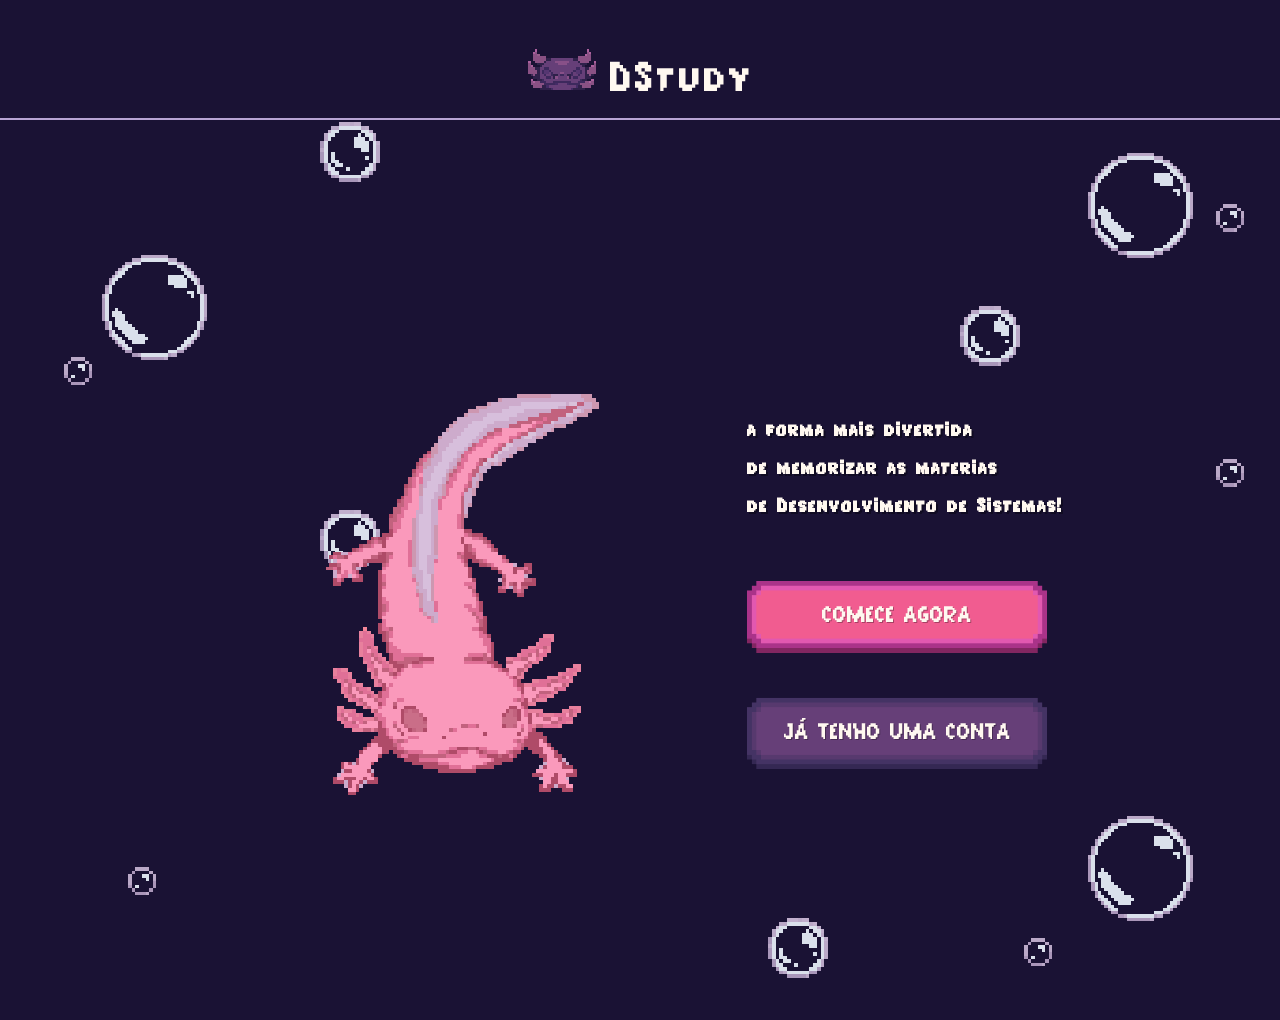
==== commit 4a13d477: "fix: resolve bugs de progresso, autofill e prepara layout de matérias - Front-end:   - Resolve sumiç" ====
--- a/frontend/index.html
+++ b/frontend/index.html
@@ -5,17 +5,20 @@
     <meta name="viewport" content="width=device-width, initial-scale=1.0">
     <title>DStudy — Sistema de estudos com flashcards</title>
 
-    <!-- CSS da Yasmin (visual) -->
+    <!-- CSS Global e da Yasmin -->
     <link rel="stylesheet" href="css/global.css">
     <link rel="stylesheet" href="css/home.css">
     <link rel="stylesheet" href="css/login.css">
     <link rel="stylesheet" href="css/cadastro.css">
-    <!-- CSS do app (Paulo) -->
+    
+    <!-- CSS do App (Paulo) -->
     <link rel="stylesheet" href="styles/styles.css">
 </head>
 <body>
 
-    <!-- FUNDO DECORATIVO (BOLHAS) — compartilhado por todas as telas -->
+    <!-- ============================================================ -->
+    <!-- FUNDO DECORATIVO (BOLHAS)                                     -->
+    <!-- ============================================================ -->
     <div class="bolhas" aria-hidden="true">
         <img src="assets/img/bolhapequena.png" alt="" class="bolha bolhapequena bolha-1">
         <img src="assets/img/bolhapequena.png" alt="" class="bolha bolhapequena bolha-2">
@@ -34,8 +37,10 @@
         <img src="assets/img/bolhagrande.png" alt="" class="bolha bolhagrande bolha-13">
     </div>
 
-     <!-- ⭐ Header global (aparece em todas as telas) -->
-    <header class="topo topo-global" id="btn-voltar-home-global" style="cursor: pointer;">
+    <!-- ============================================================ -->
+    <!-- HEADER GLOBAL (FIXO NO TOPO)                                  -->
+    <!-- ============================================================ -->
+    <header class="topo topo-global" id="btn-voltar-home-global">
         <div class="logo-container">
             <img src="assets/img/logo.png" alt="Cavecinha DStudy" class="logo-icone">
             <span class="logo-texto">DStudy</span>
@@ -46,7 +51,6 @@
     <!-- TELA 0: HOME                                                  -->
     <!-- ============================================================ -->
     <div id="tela-home" class="tela ativa">
-
         <main class="home-conteudo">
             <div class="axolote-area">
                 <img src="assets/img/axolotecorpo.png" alt="Axolote mascote do DStudy" class="axolote">
@@ -79,12 +83,16 @@
             <form class="form-login" id="form-login">
                 <div class="grupo-campo">
                     <label for="login-email">E-MAIL:</label>
-                    <input type="email" id="login-email" name="email" class="input-pixel" autocomplete="username">
+                    <div class="input-wrapper">
+                        <input type="email" id="login-email" name="email" class="input-pixel" autocomplete="off">
+                    </div>
                 </div>
 
                 <div class="grupo-campo">
                     <label for="login-senha">SENHA:</label>
-                    <input type="password" id="login-senha" name="senha" class="input-pixel" autocomplete="current-password">
+                    <div class="input-wrapper">
+                        <input type="password" id="login-senha" name="senha" class="input-pixel" autocomplete="off">
+                    </div>
                 </div>
 
                 <div id="login-erro" class="erro-msg" style="display: none;"></div>
@@ -104,27 +112,34 @@
     <!-- TELA 2: CADASTRO                                              -->
     <!-- ============================================================ -->
     <div id="tela-cadastro" class="tela">
-       
         <main class="cadastro-conteudo">
             <form class="form-cadastro" id="form-cadastro">
                 <div class="grupo-campo">
                     <label for="cadastro-nome">NOME:</label>
-                    <input type="text" id="cadastro-nome" name="nome" class="input-pixel" autocomplete="name">
+                    <div class="input-wrapper">
+                        <input type="text" id="cadastro-nome" name="nome" class="input-pixel" autocomplete="off">
+                    </div>
                 </div>
 
                 <div class="grupo-campo">
                     <label for="cadastro-email">E-MAIL:</label>
-                    <input type="email" id="cadastro-email" name="email" class="input-pixel" autocomplete="email">
+                    <div class="input-wrapper">
+                        <input type="email" id="cadastro-email" name="email" class="input-pixel" autocomplete="off">
+                    </div>
                 </div>
 
                 <div class="grupo-campo espaco-extra">
                     <label for="cadastro-senha">SENHA:</label>
-                    <input type="password" id="cadastro-senha" name="senha" class="input-pixel" autocomplete="new-password">
+                    <div class="input-wrapper">
+                        <input type="password" id="cadastro-senha" name="senha" class="input-pixel" autocomplete="off">
+                    </div>
                 </div>
 
                 <div class="grupo-campo">
                     <label for="cadastro-confirmar-senha">CONFIRMAR SENHA:</label>
-                    <input type="password" id="cadastro-confirmar-senha" name="confirmar-senha" class="input-pixel" autocomplete="new-password">
+                    <div class="input-wrapper">
+                        <input type="password" id="cadastro-confirmar-senha" name="confirmar-senha" class="input-pixel" autocomplete="off">
+                    </div>
                 </div>
 
                 <div id="cadastro-erro" class="erro-msg" style="display: none;"></div>
@@ -146,13 +161,30 @@
     <!-- ============================================================ -->
     <div id="tela-materias" class="tela">
         <div class="container">
-            <div id="materias-container">
-                <div class="loading-state">
-                    <div class="spinner"></div>
-                    <p>Carregando matérias...</p>
-                </div>
-            </div>
-
+            <!-- Layout de duas colunas (Segundo e Terceiro Ano) -->
+            <div class="colunas-materias">
+                <div class="coluna">
+                    <h2 class="titulo-ano">SEGUNDO ANO</h2>
+                    <div id="materias-segundo-ano">
+                        <div class="loading-state">
+                            <div class="spinner"></div>
+                            <p>Carregando...</p>
+                        </div>
+                    </div>
+                </div>
+                
+                <div class="coluna">
+                    <h2 class="titulo-ano">TERCEIRO ANO</h2>
+                    <div id="materias-terceiro-ano">
+                        <div class="loading-state">
+                            <div class="spinner"></div>
+                            <p>Carregando...</p>
+                        </div>
+                    </div>
+                </div>
+            </div>
+
+            <!-- Barra de Progresso Geral -->
             <div id="progresso-container">
                 <div class="loading-state">
                     <div class="spinner"></div>
@@ -160,6 +192,7 @@
                 </div>
             </div>
 
+            <!-- Botão de Logout -->
             <button type="button" class="btn btn-roxo" id="btn-logout" style="margin-top: 20px;">
                 SAIR
             </button>
@@ -171,16 +204,13 @@
     <!-- ============================================================ -->
     <div id="tela-estudo" class="tela">
         <div class="container">
-            <div style="text-align: center; margin-bottom: 20px;">
-                <span style="font-size: 14px; color: #666;">📚 Estudo</span>
-            </div>
             <div id="estudo-info"></div>
             <div id="estudo-container">
                 <p class="empty-state">Selecione uma matéria para começar</p>
             </div>
             <div id="flashcard-container"></div>
             <div style="text-align: center; font-size: 13px; color: #999; padding: 20px; border-top: 1px solid #eee; margin-top: 20px;">
-                <span>⬅️ Use o botão de voltar do navegador para retornar</span>
+                <span>⬅️ Use o botão de voltar do navegador ou clique na logo para retornar</span>
             </div>
         </div>
     </div>
--- a/frontend/css/global.css
+++ b/frontend/css/global.css
@@ -2,7 +2,7 @@
    DSTUDY — ESTILOS GLOBAIS (Fonte, Paleta, Reset)
    ============================================================ */
 
-   @font-face {
+@font-face {
     font-family: 'PearSoda';
     src: url('../fonts/PearSoda.ttf') format('truetype');
     font-weight: normal;
@@ -27,20 +27,19 @@
     box-sizing: border-box;
 }
 
-/* Corpo da página - permite rolagem vertical e evita horizontal */
 body {
     min-height: 100vh;
-    background-color: var(--bg-principal); /* Fundo oficial */
+    background-color: var(--bg-principal);
     font-family: 'PearSoda', monospace;
-    color: var(--texto-principal); /* Texto oficial */
-    overflow-y: auto;     /* Permite rolagem vertical */
-    overflow-x: hidden;   /* Evita rolagem horizontal */
+    color: var(--texto-principal);
+    overflow-y: auto;
+    overflow-x: hidden;
     position: relative;
-    margin: 0 !important; /* Remove margens externas */
-    padding: 0 !important; /* Remove padding interno */
+    margin: 0 !important;
+    padding: 0 !important;
 }
 
-/* ⭐ Bolhas sempre atrás, sem bloquear cliques */
+/* Bolhas de fundo */
 .bolhas {
     position: fixed;
     inset: 0;
@@ -49,32 +48,34 @@
     overflow: hidden;
 }
 
-/* ⭐ Todo conteúdo de tela fica na frente */
+/* Todo conteúdo de tela fica na frente */
 .tela {
     position: relative;
     z-index: 1;
-    padding-top: 90px; /* ⭐ Empurra o conteúdo para baixo da logo (ajuste se necessário) */
+    padding-top: 120px; /* Empurra o conteúdo para baixo da logo */
     min-height: 100vh;
     box-sizing: border-box;
 }
 
-/* Header global fica acima de tudo, mas abaixo de modais */
+/* Header global (faixa da logo no topo) */
 .topo-global {
     position: fixed;
     top: 0;
     left: 0;
     width: 100%;
-    z-index: 9999; /* Garante que fica acima dos cards e das bolhas */
+    height: 90px;
+    z-index: 9999;
     cursor: pointer;
     display: flex;
     justify-content: center;
     align-items: center;
-    padding: 0;
-    /* ⭐ FUNDAMENTAL: Coloca um fundo escuro para a logo não se misturar com os cards ao rolar */
-    background-color: #1A1234; 
-    box-shadow: 0 4px 10px rgba(0, 0, 0, 0.3); /* Opcional: uma sombrinha para dar profundidade */
+    padding: 10px 0;
+    margin: 0;
+    background-color: var(--roxo-escuro, #1A1234); 
+    border-bottom: 2px solid var(--lavanda, #b8a4d4);
 }
 
+/* Container de matérias */
 #tela-materias .container {
     max-width: 1000px;
     margin: 0 auto;
--- a/frontend/css/home.css
+++ b/frontend/css/home.css
@@ -92,7 +92,7 @@
     line-height: 1.6;
     letter-spacing: 1px;
     text-align: left;
-    color: #FFF8F0;
+    color: var(--texto-principal, #FFF8F0);
     text-shadow: 2px 2px 0 rgba(0, 0, 0, 0.35);
 }
 
@@ -113,7 +113,7 @@
     font-family: 'PearSoda', monospace;
     font-size: 20px; /* Reduzido de 24px */
     line-height: 1.6;
-    color: #FFFFFF;
+    color: var(--texto-principal, #FFF8F0);
     text-shadow: 1px 1px 0 rgba(0, 0, 0, 0.3);
     padding: 16px 24px; /* Reduzido */
     width: 100%;
--- a/frontend/css/login.css
+++ b/frontend/css/login.css
@@ -70,7 +70,7 @@
 .logo-texto {
     font-family: 'PearSoda', monospace;
     font-size: 52px;
-    color: #FFF8F0;
+    color: var(--texto-principal, #FFF8F0);
     letter-spacing: 2px;
     margin-top: 5px;
 }
@@ -102,60 +102,52 @@
 
 label {
     font-size: 20px;
-    color: #FFF8F0;
+    color: var(--texto-principal, #FFF8F0);
     letter-spacing: 1px;
     padding-left: 4px;
 }
 
+.input-wrapper {
+    width: 100%;
+    height: 60px;
+    /* A bolha vai aqui! */
+    background-image: url('../assets/img/caixabolha.png') !important;
+    background-size: 100% 100% !important;
+    background-repeat: no-repeat !important;
+    background-position: center !important;
+    position: relative;
+    display: flex;
+    align-items: center;
+    overflow: hidden;
+}
+
 .input-pixel {
     width: 100%;
-    height: 60px;
+    height: 100%; /* Ocupa toda a div wrapper */
     padding: 0 20px;
-    background-image: url('../assets/img/caixabolha.png');
-    background-size: 100% 100%;
-    background-repeat: no-repeat;
-    background-position: center;
-    background-color: transparent;
+    background: transparent !important;
+    background-color: transparent !important;
     border: none;
     outline: none;
     font-family: 'PearSoda', monospace;
     font-size: 24px;
-    color: #FFF8F0;
-}
-
-#tela-login .trocar-tela {
-    text-align: center;
-    margin-top: 5px;
-    font-size: 22px;
-    color: var(--texto-principal, #FFF8F0);
-    font-family: 'PearSoda', monospace;
-    width: 100%;
-    flex: 0 0 auto;
-}
-
-#tela-login .trocar-tela a {
-    color: var(--rosa-magenta, #FF4D94);
-    text-decoration: none;
-    transition: opacity 0.2s;
-}
-
-#tela-login .trocar-tela a:hover {
-    opacity: 0.8;
-    text-decoration: underline;
-}
-
-
-/* Autofill */
+    color: var(--texto-principal, #FFF8F0) !important; /* Força o texto a ser claro */
+    box-sizing: border-box;
+}
+
+.input-pixel,
 .input-pixel:-webkit-autofill,
 .input-pixel:-webkit-autofill:hover,
 .input-pixel:-webkit-autofill:focus,
 .input-pixel:-webkit-autofill:active {
-    -webkit-box-shadow: 0 0 0 1000px #1A1234 inset !important;
-    -webkit-text-fill-color: #FFF8F0 !important;
+    background-color: transparent !important;
+    background-image: none !important;
+    -webkit-box-shadow: 0 0 0 1000px transparent inset !important;
+    box-shadow: 0 0 0 1000px transparent inset !important;
+    -webkit-text-fill-color: var(--texto-principal, #FFF8F0) !important;
+    color: var(--texto-principal, #FFF8F0) !important;
     font-family: 'PearSoda', monospace !important;
     transition: background-color 5000s ease-in-out 0s;
-    border: none !important;
-    outline: none !important;
 }
 
 .input-pixel:hover,
@@ -165,6 +157,27 @@
     border: none !important;
 }
 
+#tela-login .trocar-tela {
+    text-align: center;
+    margin-top: 5px;
+    font-size: 22px;
+    color: var(--texto-principal, #FFF8F0);
+    font-family: 'PearSoda', monospace;
+    width: 100%;
+    flex: 0 0 auto;
+}
+
+#tela-login .trocar-tela a {
+    color: var(--rosa-magenta, #FF4D94);
+    text-decoration: none;
+    transition: opacity 0.2s;
+}
+
+#tela-login .trocar-tela a:hover {
+    opacity: 0.8;
+    text-decoration: underline;
+}
+
 /* Botão */
 .btn {
     display: flex;
@@ -175,7 +188,7 @@
     font-family: 'PearSoda', monospace;
     font-size: 24px;
     line-height: 1.6;
-    color: #FFFFFF;
+    color: var(--texto-principal, #FFF8F0);
     text-shadow: 1px 1px 0 rgba(0, 0, 0, 0.3);
     padding: 16px 28px;
     width: 100%;
--- a/frontend/css/cadastro.css
+++ b/frontend/css/cadastro.css
@@ -66,7 +66,7 @@
 .logo-texto {
     font-family: 'PearSoda', monospace;
     font-size: 52px; /* Reduzido de 68px */
-    color: #FFF8F0;
+    color: var(--texto-principal, #FFF8F0);
     letter-spacing: 2px;
     margin-top: 5px;
 }
@@ -98,32 +98,68 @@
 }
 
 .grupo-campo {
+    position: relative;
     display: flex;
     flex-direction: column;
     gap: 8px;
+    margin-bottom: 10px;
 }
 
 label {
     font-size: 20px; /* Reduzido de 24px */
-    color: #FFF8F0;
+    color: var(--texto-principal, #FFF8F0);
     letter-spacing: 1px;
     padding-left: 4px;
 }
 
+.input-wrapper {
+    width: 100%;
+    height: 60px;
+    /* A bolha vai aqui! */
+    background-image: url('../assets/img/caixabolha.png') !important;
+    background-size: 100% 100% !important;
+    background-repeat: no-repeat !important;
+    background-position: center !important;
+    position: relative;
+    display: flex;
+    align-items: center;
+    overflow: hidden; /* Garante que nada vaze para fora da bolha */
+}
+
 .input-pixel {
     width: 100%;
-    height: 60px; /* Reduzido de 72px */
+    height: 100%; /* Ocupa toda a div wrapper */
     padding: 0 20px;
-    background-image: url('../assets/img/caixabolha.png');
-    background-size: 100% 100%;
-    background-repeat: no-repeat;
-    background-position: center;
-    background-color: transparent;
+    background: transparent !important;
+    background-color: transparent !important;
     border: none;
     outline: none;
     font-family: 'PearSoda', monospace;
-    font-size: 24px; /* Reduzido de 28px */
-    color: #FFF8F0;
+    font-size: 24px;
+    color: #FFF8F0 !important; /* Força o texto a ser claro */
+    box-sizing: border-box;
+}
+
+.input-pixel,
+.input-pixel:-webkit-autofill,
+.input-pixel:-webkit-autofill:hover,
+.input-pixel:-webkit-autofill:focus,
+.input-pixel:-webkit-autofill:active {
+    background-color: transparent !important;
+    background-image: none !important;
+    -webkit-box-shadow: 0 0 0 1000px transparent inset !important;
+    box-shadow: 0 0 0 1000px transparent inset !important;
+    -webkit-text-fill-color: var(--texto-principal, #FFF8F0) !important;
+    color: var(--texto-principal, #FFF8F0) !important;
+    font-family: 'PearSoda', monospace !important;
+    transition: background-color 5000s ease-in-out 0s;
+}
+
+.input-pixel:hover,
+.input-pixel:focus {
+    outline: none !important;
+    box-shadow: none !important;
+    border: none !important;
 }
 
 /* ---------- Trocar Tela (Link de Login) ---------- */
@@ -148,26 +184,6 @@
     text-decoration: underline;
 }
 
-/* Autofill */
-.input-pixel:-webkit-autofill,
-.input-pixel:-webkit-autofill:hover,
-.input-pixel:-webkit-autofill:focus,
-.input-pixel:-webkit-autofill:active {
-    -webkit-box-shadow: 0 0 0 1000px #1A1234 inset !important;
-    -webkit-text-fill-color: #FFF8F0 !important;
-    font-family: 'PearSoda', monospace !important;
-    transition: background-color 5000s ease-in-out 0s;
-    border: none !important;
-    outline: none !important;
-}
-
-.input-pixel:hover,
-.input-pixel:focus {
-    outline: none !important;
-    box-shadow: none !important;
-    border: none !important;
-}
-
 /* Botão */
 .btn {
     display: flex;
@@ -178,7 +194,7 @@
     font-family: 'PearSoda', monospace;
     font-size: 28px; /* Reduzido de 26px */
     line-height: 1.6;
-    color: #FFFFFF;
+    color: var(--texto-principal, #FFF8F0);
     text-shadow: 1px 1px 0 rgba(0, 0, 0, 0.3);
     padding: 16px 28px; /* Reduzido */
     width: 100%;
--- a/frontend/styles/styles.css
+++ b/frontend/styles/styles.css
@@ -1,16 +1,9 @@
-@font-face {
-    font-family: 'PearSoda';
-    src: url('../fonts/PearSoda.ttf') format('truetype');
-    font-weight: normal;
-    font-style: normal;
-    font-display: swap;
-}
-
-/* ============================================================
-   FLASHSTUDY - ESTILOS GLOBAIS
-   ============================================================ */
-
-/* ===== RESET ===== */
+/* ============================================================
+   FLASHSTUDY - ESTILOS DO APP (MATÉRIAS, ESTUDO E FLASHCARDS)
+   ============================================================ */
+* { margin: 0; padding: 0; box-sizing: border-box; }
+
+/* ===== RESET BÁSICO ===== */
 * {
     margin: 0;
     padding: 0;
@@ -18,145 +11,52 @@
 }
 
 body {
-    font-family: 'PearSoda', 'Segoe UI', Arial, sans-serif;
-    background: #1A1234;
+    background-color: var(--bg-principal);
+    color: var(--texto-principal);
+    font-family: 'PearSoda', sans-serif;
     min-height: 100vh;
-    padding: 0 !important;
-    margin: 0 !important;
-    color: #2d3436;
-}
-
-.container {
-    max-width: 1000px;
-    margin: 0 auto;
-}
-
-/* ============================================================
-   HEADER
-   ============================================================ */
-.header {
-    background: linear-gradient(135deg, #667eea 0%, #764ba2 100%);
-    color: white;
-    padding: 25px 30px;
-    border-radius: 12px;
-    margin-bottom: 25px;
-    box-shadow: 0 4px 15px rgba(0, 0, 0, 0.1);
-}
-
-.header h1 {
-    font-size: 28px;
-    margin-bottom: 5px;
-}
-
-.header p {
-    opacity: 0.9;
-    font-size: 16px;
-}
-
-.header .badge {
-    display: inline-block;
-    background: rgba(255, 255, 255, 0.2);
-    padding: 4px 12px;
-    border-radius: 20px;
-    font-size: 12px;
-    margin-top: 8px;
-}
-
-/* ============================================================
-   BOTÕES
-   ============================================================ */
-.btn {
-    padding: 10px 24px;
-    border: none;
-    border-radius: 8px;
-    font-size: 14px;
-    font-weight: 600;
-    cursor: pointer;
-    transition: all 0.3s ease;
-    font-family: inherit;
-}
-
-.btn:disabled {
-    opacity: 0.5;
-    cursor: not-allowed;
-    transform: none !important;
-}
-
-.btn-primary {
-    background: #667eea;
-    color: white;
-}
-
-.btn-primary:hover:not(:disabled) {
-    background: #5a6fd6;
-    transform: translateY(-2px);
-    box-shadow: 0 4px 12px rgba(102, 126, 234, 0.4);
-}
-
-.btn-success {
-    background: #28a745;
-    color: white;
-}
-
-.btn-success:hover:not(:disabled) {
-    background: #218838;
-    transform: translateY(-2px);
-}
-
-.btn-danger {
-    background: #dc3545;
-    color: white;
-}
-
-.btn-danger:hover:not(:disabled) {
-    background: #c82333;
-    transform: translateY(-2px);
-}
-
-.btn-secondary {
-    background: #6c757d;
-    color: white;
-}
-
-.btn-secondary:hover:not(:disabled) {
-    background: #5a6268;
-    transform: translateY(-2px);
+    overflow-x: hidden;
+    position: relative;
 }
 
 /* ============================================================
    TELAS
    ============================================================ */
-.tela {
-    display: none;
-}
-
-.tela.ativa {
-    display: block;
-}
-
-/* ============================================================
-   MATÉRIAS
-   ============================================================ */
-#materias-container {
-    display: grid;
-    grid-template-columns: repeat(auto-fill, minmax(280px, 1fr));
-    gap: 20px;
-    margin-top: 10px;
-}
+.tela { display: none; }
+.tela.ativa { display: block; animation: fadeIn 0.3s ease; }
+@keyframes fadeIn { from { opacity: 0; transform: translateY(10px); } to { opacity: 1; transform: translateY(0); } }
+
+/* ============================================================
+   LOGIN E CADASTRO
+   ============================================================ */
+.login-container { background: var(--roxo-escuro); border: 3px solid var(--lavanda); padding: 40px 30px; max-width: 400px; margin: 5vh auto; text-align: center; box-shadow: 8px 8px 0 rgba(0, 0, 0, 0.3); }
+.login-container h2 { font-size: 30px; color: var(--amarelo-progresso); margin-bottom: 10px; }
+.login-container p { font-size: 20px; color: var(--lavanda); margin-bottom: 30px; }
+.input-group { text-align: left; margin-bottom: 20px; }
+.input-group label { display: block; font-size: 20px; color: var(--texto-principal); margin-bottom: 8px; }
+.input-group input { width: 100%; padding: 12px; background: var(--bg-principal); border: 2px solid var(--roxo-medio); color: var(--texto-principal); font-family: inherit; font-size: 16px; }
+.input-group input:focus { outline: none; border-color: var(--rosa-magenta); }
+.btn-pixel { background: var(--rosa-magenta); color: white; border: 2px solid var(--lavanda); padding: 12px; font-family: inherit; font-size: 20px; cursor: pointer; transition: 0.1s; }
+.btn-pixel:hover { background: #a8326d; transform: translateY(-2px); }
+.btn-pixel:disabled { opacity: 0.5; cursor: not-allowed; transform: none; }
+.erro-msg { background: #571044; color: #ffb8b8; padding: 10px; font-size: 16px; border: 1px solid #dc3545; margin-bottom: 20px; text-align: center; line-height: 1.5; }
+.trocar-tela { margin-top: 20px; font-size: 16px; }
+.trocar-tela a { color: var(--amarelo-progresso); text-decoration: none; }
+.trocar-tela a:hover { text-decoration: underline; }
 
 .materia-card {
     background: white;
-    padding: 24px;
+    padding: 14px;
     border-radius: 16px;
     box-shadow: 0 2px 12px rgba(0, 0, 0, 0.08);
     transition: all 0.3s ease;
-    border-left: 4px solid #667eea;
     display: flex;
     flex-direction: column;
-    gap: 12px;
-    position:relative;
+    gap: 2px;
+    position: relative;
     z-index: 2;
 }
+
 
 .materia-card:hover {
     transform: translateY(-4px);
@@ -187,25 +87,10 @@
     border-radius: 20px;
 }
 
-.status-concluido {
-    background: #d4edda;
-    color: #155724;
-}
-
-.status-andamento {
-    background: #cce5ff;
-    color: #004085;
-}
-
-.status-iniciado {
-    background: #fff3cd;
-    color: #856404;
-}
-
-.status-nao-iniciado {
-    background: #f8f9fa;
-    color: #6c757d;
-}
+.status-concluido { background: #d4edda; color: #155724; }
+.status-andamento { background: #cce5ff; color: #004085; }
+.status-iniciado { background: #fff3cd; color: #856404; }
+.status-nao-iniciado { background: #f8f9fa; color: #6c757d; }
 
 .materia-nome {
     font-size: 20px;
@@ -221,9 +106,7 @@
     line-height: 1.5;
 }
 
-.materia-progresso {
-    margin: 4px 0;
-}
+.materia-progresso { margin: 4px 0; }
 
 .progresso-info {
     display: flex;
@@ -258,21 +141,20 @@
     font-size: 14px;
     margin-top: 4px;
 }
+.btn-estudar:hover { background: #a8326d; color:white; }
 
 /* ============================================================
    PROGRESSO GERAL
    ============================================================ */
-#progresso-container {
-    background: white;
-    border-radius: 12px;
-    padding: 20px;
-    box-shadow: 0 2px 8px rgba(0, 0, 0, 0.08);
-    margin-top: 20px;
-}
-
-.progresso-geral {
-    margin-bottom: 20px;
-}
+#progresso-container { background: var(--roxo-escuro); border: 3px solid var(--roxo-medio); padding: 20px; margin-top: 40px; box-shadow: 4px 4px 0 rgba(0, 0, 0, 0.3); }
+.progresso-geral { display: flex; flex-direction: column; gap: 10px; }
+.progresso-header { display: flex; justify-content: space-between; align-items: center; font-size: 20px; color: var(--texto-principal); }
+.progresso-header .percentual { color: var(--amarelo-progresso); font-size: 24px; }
+.progresso-bar-grande { width: 100%; height: 20px; background: var(--bg-principal); border: 2px solid var(--lavanda); padding: 2px; }
+.progresso-bar-grande .progresso-fill { height: 100%; background: var(--amarelo-progresso); transition: width 0.5s ease;}
+.progresso-stats { display: flex; justify-content: space-between; font-size: 16px; color: var(--lavanda); margin-top: 10px;}
+
+.progresso-geral { margin-bottom: 20px; }
 
 .progresso-header {
     display: flex;
@@ -308,104 +190,41 @@
     color: #666;
 }
 
-.progresso-materias {
-    display: flex;
-    flex-direction: column;
-    gap: 12px;
-}
-
-.progresso-materia .materia-info {
-    display: flex;
-    justify-content: space-between;
-    font-size: 14px;
-    margin-bottom: 4px;
-}
-
-.progresso-materia .materia-nome {
-    font-weight: 500;
-    font-size: 14px;
-}
-
-.progresso-materia .materia-status {
-    color: #666;
-}
-
-.progresso-bar-pequena {
-    height: 6px;
-    background: #e9ecef;
-    border-radius: 3px;
-    overflow: hidden;
-}
-
-.progresso-bar-pequena .progresso-fill {
-    height: 100%;
-    background: #28a745;
-    transition: width 0.5s ease;
-}
-
-/* ============================================================
-   ESTUDO - HEADER
-   ============================================================ */
-#estudo-container {
-    background: white;
-    border-radius: 12px;
-    padding: 30px;
-    box-shadow: 0 2px 8px rgba(0, 0, 0, 0.08);
-    min-height: 400px;
-}
-
-#estudo-info {
-    margin-bottom: 20px;
-}
-
-.estudo-header {
-    display: flex;
-    justify-content: space-between;
-    align-items: center;
-    margin-bottom: 8px;
-}
-
-.estudo-materia {
-    display: flex;
-    align-items: center;
-    gap: 8px;
-}
-
-.estudo-materia .materia-icone {
-    font-size: 20px;
-}
-
+/* ============================================================
+   TELA DE ESTUDO (CABEÇALHO)
+   ============================================================ */
+.estudo-top { margin-bottom: 20px; }
+#estudo-info { margin-bottom: 20px; }
+.estudo-header { display: flex; justify-content: space-between; align-items: center; margin-bottom: 8px; }
+.estudo-materia { display: flex; align-items: center; gap: 12px; }
+.estudo-materia .materia-icone { font-size: 24px; }
+.estudo-materia .materia-nome { font-size: 24px; color: var(--amarelo-progresso); text-transform: uppercase; letter-spacing: 1px; text-shadow: 2px 2px 0 var(--bg-principal); }
+
+#estudo-info { margin-bottom: 20px; }
+
+.estudo-progresso { display: flex; align-items: center; gap: 12px; }
+.estudo-progresso .progresso-barra { flex: 1; height: 12px; background: var(--roxo-escuro); border: 2px solid var(--lavanda); padding: 2px; }
+.estudo-progresso .progresso-fill { height: 100%; background: var(--amarelo-progresso); transition: width 0.3s; }
+.estudo-progresso .progresso-texto { font-size: 14px; color: var(--amarelo-progresso); min-width: 40px; text-align: right; }
+
+.estudo-materia { display: flex; align-items: center; gap: 8px; }
+.estudo-materia .materia-icone { font-size: 20px; }
 .estudo-materia .materia-nome {
     font-size: 18px;
     font-weight: 600;
-    color: #2d3436;
+    color: var(--texto-principal, #FFF8F0);
 }
 
 .estudo-contador {
     display: flex;
     align-items: center;
     gap: 4px;
-    font-size: 16px;
-    color: #636e72;
-}
-
-.estudo-contador .contador-atual {
-    font-weight: 700;
-    color: #2d3436;
-    font-size: 20px;
-}
-
-.estudo-contador .contador-separador {
-    color: #b2bec3;
-}
-
-.estudo-contador .contador-total {
-    color: #636e72;
-}
-
-/* ============================================================
-   PROGRESSO DO ESTUDO
-   ============================================================ */
+    font-size: 36px;
+    color: var(--texto-principal, #FFF8F0);
+}
+
+.estudo-contador .contador-atual { font-weight: 700; font-size: 30px; }
+
 .estudo-progresso {
     display: flex;
     align-items: center;
@@ -416,7 +235,7 @@
 .estudo-progresso .progresso-barra {
     flex: 1;
     height: 6px;
-    background: #f0f0f0;
+    background: #756969;
     border-radius: 4px;
     overflow: hidden;
 }
@@ -442,32 +261,25 @@
 .flashcard-wrapper {
     perspective: 1000px;
     margin: 10px 0;
-    /* ⭐ Garante que o container acompanhe a altura do cartão */
-    width: 100%;
-}
-
+    width: 100%;
+}
 
 .flashcard-3d {
     position: relative;
     width: 100%;
-    /* ⭐ Removemos a altura mínima fixa e deixamos o conteúdo definir */
     min-height: 320px; 
     transition: transform 0.5s ease;
     transform-style: preserve-3d;
 }
 
-.flashcard-3d.virado {
-    transform: rotateY(180deg);
-}
+.flashcard-3d.virado { transform: rotateY(180deg); }
 
 .flashcard-face {
-    /* ⭐ A mágica acontece aqui: as faces ficam absolutas, mas o container 
-       precisa ter a altura da maior face para não cortar o conteúdo */
     position: absolute;
     top: 0;
     left: 0;
     width: 100%;
-    height: 100%; /* ⭐ Ocupa toda a altura do container */
+    height: 100%;
     backface-visibility: hidden;
     -webkit-backface-visibility: hidden;
     border-radius: 16px;
@@ -479,29 +291,21 @@
     background: white;
     box-shadow: 0 4px 20px rgba(0, 0, 0, 0.08);
     border: 2px solid #f0f0f0;
-    overflow-y: auto; /* ⭐ Se o conteúdo for muito grande, rola em vez de cortar */
-    -ms-overflow-style: none;  /* IE and Edge */
-    scrollbar-width: none;     /* Firefox */
-}
-
-
-/* ⭐ Esconde a barra de rolagem no Chrome/Safari/Edge */
-.flashcard-face::-webkit-scrollbar {
-    display: none;
-}
-
+    overflow-y: auto;
+    -ms-overflow-style: none;
+    scrollbar-width: none;
+}
+
+.flashcard-face::-webkit-scrollbar { display: none; }
 
 .flashcard-front {
     transform: rotateY(0deg);
-    /* ⭐ A frente define a altura do cartão */
     position: relative; 
     height: auto; 
     min-height: 320px;
 }
 
-.flashcard-back {
-    transform: rotateY(180deg);
-}
+.flashcard-back { transform: rotateY(180deg); }
 
 .flashcard-badge {
     font-size: 12px;
@@ -520,41 +324,13 @@
     margin: 10px 0;
 }
 
-.flashcard-resposta {
-    font-size: 22px;
-    color: #28a745;
-    text-align: center;
-    line-height: 1.4;
-    margin: 10px 0;
-    padding: 16px 20px;
-    background: #d4edda;
-    border-radius: 8px;
-    width: 100%;
-}
-
-.flashcard-actions {
-    display: flex;
-    gap: 12px;
-    margin-top: 16px;
-    width: 100%;
-}
-
-.flashcard-actions .btn {
-    flex: 1;
-    padding: 12px;
-    font-size: 16px;
-}
-
-/* ============================================================
-   ALTERNATIVAS (MÚLTIPLA ESCOLHA)
-   ============================================================ */
-.flashcard-alternativas {
-    display: flex;
-    flex-direction: column;
-    gap: 10px;
-    width: 100%;
-    margin: 16px 0;
-}
+/* ============================================================
+   ALTERNATIVAS
+   ============================================================ */
+.flashcard-alternativas { display: flex; flex-direction: column; gap: 12px; width: 100%; margin: 10px 0; }
+.alternativa-item { display: flex; align-items: center; gap: 15px; padding: 15px; background: var(--roxo-escuro); border: 2px solid var(--roxo-medio); cursor: pointer; text-align: left; font-family: inherit; font-size: 16px; color: var(--texto-principal); width: 100%; transition: 0.2s; }
+.alternativa-item:hover:not(:disabled) { border-color: var(--lavanda); background: var(--roxo-medio); }
+.alternativa-item.selected { border-color: var(--amarelo-progresso); background: var(--roxo-medio); box-shadow: 0 0 10px rgba(255, 226, 122, 0.3); }
 
 .alternativa-item {
     display: flex;
@@ -599,49 +375,27 @@
     flex-shrink: 0;
 }
 
-.alternativa-item.selected .alternativa-letra {
-    background: #28a745;
-}
-
-.alternativa-texto {
-    flex: 1;
-    line-height: 1.4;
-}
-
-/* ⭐ ALTERNATIVA CORRETA (após revelar) */
+.alternativa-item.selected .alternativa-letra { background: #28a745; }
+
+.alternativa-texto { flex: 1; line-height: 1.4; }
+
 .alternativa-item.correta {
     background: #d4edda !important;
     border-color: #28a745 !important;
     color: #155724;
 }
-
-.alternativa-item.correta .alternativa-letra {
-    background: #28a745;
-}
-
-/* ⭐ ALTERNATIVA INCORRETA (após revelar) */
+.alternativa-item.correta .alternativa-letra { background: #28a745; }
+
 .alternativa-item.incorreta {
     background: #f8d7da !important;
     border-color: #dc3545 !important;
     color: #721c24;
     text-decoration: line-through;
 }
-
-.alternativa-item.incorreta .alternativa-letra {
-    background: #dc3545;
-}
-
-.alternativa-item:disabled {
-    cursor: default;
-    opacity: 1;
-}
-
-.alternativa-item:disabled:hover {
-    transform: none;
-}
-
-/* ============================================================
-   RESULTADO (VERSO DO CARD - MÚLTIPLA ESCOLHA)
+.alternativa-item.incorreta .alternativa-letra { background: #dc3545; }
+
+/* ============================================================
+   RESULTADO E FEEDBACK (VERSO DO CARD)
    ============================================================ */
 .flashcard-resultado {
     text-align: center;
@@ -649,7 +403,7 @@
     width: 100%;
     display: flex;
     flex-direction: column;
-    gap: 10px; /* Espaçamento entre os elementos do resultado */
+    gap: 10px;
 }
 
 .resultado-icone {
@@ -664,22 +418,11 @@
     100% { transform: scale(1); opacity: 1; }
 }
 
-.resultado-titulo {
-    font-size: 24px;
-    font-weight: 700;
-    margin-bottom: 20px;
-}
-
-.resultado-titulo.acerto {
-    color: #28a745;
-}
-
-.resultado-titulo.erro {
-    color: #dc3545;
-}
-
-.resultado-resposta,
-.resultado-sua-resposta {
+.resultado-titulo { font-size: 24px; font-weight: 700; margin-bottom: 20px; }
+.resultado-titulo.acerto { color: #28a745; }
+.resultado-titulo.erro { color: #dc3545; }
+
+.resultado-resposta, .resultado-sua-resposta {
     background: #f8f9fa;
     padding: 12px 16px;
     border-radius: 8px;
@@ -689,29 +432,9 @@
     border-left: 4px solid #28a745;
 }
 
-.resultado-sua-resposta {
-    border-left-color: #dc3545;
-}
-
-.resultado-resposta strong,
-.resultado-sua-resposta strong {
-    display: block;
-    font-size: 13px;
-    color: #666;
-    margin-bottom: 4px;
-    text-transform: uppercase;
-    letter-spacing: 0.5px;
-}
-
-/* ============================================================
-   FEEDBACK
-   ============================================================ */
-.flashcard-feedback {
-    margin-top: 16px;
-    display: none;
-    animation: feedbackIn 0.4s ease;
-}
-
+.resultado-sua-resposta { border-left-color: #dc3545; }
+
+.flashcard-feedback { margin-top: 16px; display: none; }
 .flashcard-feedback .feedback-success,
 .flashcard-feedback .feedback-error {
     padding: 16px 20px;
@@ -719,109 +442,20 @@
     text-align: center;
 }
 
-.flashcard-feedback .feedback-success {
-    background: #d4edda;
-    border: 1px solid #c3e6cb;
-    color: #155724;
-}
-
-.flashcard-feedback .feedback-error {
-    background: #f8d7da;
-    border: 1px solid #f5c6cb;
-    color: #721c24;
-}
-
-.flashcard-feedback .feedback-mensagem {
-    font-size: 18px;
-    font-weight: 600;
-}
-
-.flashcard-feedback .feedback-dominado {
-    display: inline-block;
-    margin-top: 8px;
-    padding: 4px 16px;
-    background: #ffd700;
-    color: #856404;
-    border-radius: 20px;
-    font-size: 14px;
-    font-weight: 600;
-}
-
-.flashcard-feedback .feedback-sequencia {
-    display: inline-block;
-    margin-top: 8px;
-    font-size: 14px;
-    font-weight: 500;
-    color: #667eea;
-}
-
-@keyframes feedbackIn {
-    0% { opacity: 0; transform: translateY(-10px); }
-    100% { opacity: 1; transform: translateY(0); }
-}
-
-/* ============================================================
-   CONCLUSÃO
-   ============================================================ */
-.flashcard-conclusao {
-    text-align: center;
-    padding: 40px 20px;
-}
-
-.flashcard-conclusao .conclusao-icone {
-    font-size: 64px;
-    margin-bottom: 16px;
-    animation: resultadoPop 0.6s ease;
-}
-
-.flashcard-conclusao h2 {
-    font-size: 28px;
-    color: #2d3436;
-    margin-bottom: 8px;
-}
-
-.flashcard-conclusao p {
-    font-size: 18px;
-    color: #636e72;
-    margin-bottom: 20px;
-}
-
-.flashcard-conclusao .btn {
-    padding: 12px 32px;
-    font-size: 16px;
-}
-
-/* ============================================================
-   ERRO E ESTADOS VAZIOS
-   ============================================================ */
-.flashcard-erro {
-    text-align: center;
-    padding: 40px 20px;
-    color: #dc3545;
-}
-
-.empty-state,
-.loading-state,
-.error-state {
+.flashcard-feedback .feedback-success { background: #d4edda; color: #155724; }
+.flashcard-feedback .feedback-error { background: #f8d7da; color: #721c24; }
+.flashcard-feedback .feedback-mensagem { font-size: 18px; font-weight: 600; }
+
+/* ============================================================
+   LOADING / SPINNER / ESTADOS VAZIOS
+   ============================================================ */
+.empty-state, .loading-state, .error-state {
     text-align: center;
     padding: 40px 20px;
     color: #636e72;
 }
-
-.error-state {
-    color: #dc3545;
-}
-
-.error-state .btn {
-    margin-top: 16px;
-}
-
-/* ============================================================
-   LOADING / SPINNER
-   ============================================================ */
-.loading-state {
-    padding: 60px 20px;
-}
+.error-state { color: #dc3545; }
+.loading-state { padding: 60px 20px; }
 
 .spinner {
     width: 40px;
@@ -836,177 +470,4 @@
 @keyframes spin {
     0% { transform: rotate(0deg); }
     100% { transform: rotate(360deg); }
-}
-
-/* ============================================================
-   RESPONSIVO
-   ============================================================ */
-@media (max-width: 600px) {
-    body {
-        padding: 12px;
-    }
-    
-    .header h1 {
-        font-size: 22px;
-    }
-    
-    #materias-container {
-        grid-template-columns: 1fr;
-    }
-    
-    .materia-card {
-        padding: 16px;
-    }
-    
-    .materia-icone {
-        font-size: 22px;
-        width: 40px;
-        height: 40px;
-    }
-    
-    .flashcard-pergunta {
-        font-size: 20px;
-    }
-    
-    .flashcard-resposta {
-        font-size: 18px;
-    }
-    
-    .flashcard-actions {
-        flex-direction: column;
-    }
-    
-    .flashcard-actions .btn {
-        width: 100%;
-    }
-    
-    .alternativa-item {
-        padding: 12px 14px;
-        font-size: 14px;
-    }
-    
-    .alternativa-letra {
-        min-width: 28px;
-        height: 28px;
-        font-size: 13px;
-    }
-    
-    .estudo-header {
-        flex-direction: column;
-        gap: 4px;
-        align-items: flex-start;
-    }
-    
-    .resultado-icone {
-        font-size: 48px;
-    }
-    
-    .resultado-titulo {
-        font-size: 20px;
-    }
-}
-    .dificuldade-badge {
-    display: inline-block;
-    padding: 4px 12px;
-    border-radius: 12px;
-    font-size: 12px;
-    font-weight: 600;
-    margin-bottom: 10px;
-}
-
-.dificuldade-1 {
-    background: #d4edda;
-    color: #155724;
-}
-
-.dificuldade-2 {
-    background: #fff3cd;
-    color: #856404;
-}
-
-.dificuldade-3 {
-    background: #ffe5cc;
-    color: #a0522d;
-}
-
-.dificuldade-4 {
-    background: #f8d7da;
-    color: #721c24;
-}
-
-/* ============================================================
-   TELAS DE AUTENTICAÇÃO (LOGIN E CADASTRO)
-   ============================================================ */
-.login-container {
-    background: var(--roxo-escuro);
-    border: 3px solid var(--lavanda);
-    padding: 40px 30px;
-    max-width: 400px;
-    margin: 10vh auto;
-    text-align: center;
-    box-shadow: 8px 8px 0 rgba(0, 0, 0, 0.3);
-}
-
-.login-container h2 {
-    font-size: 38px;
-    color: var(--amarelo-progresso);
-    margin-bottom: 10px;
-}
-
-.login-container p {
-    font-size: 20px;
-    color: var(--lavanda);
-    margin-bottom: 30px;
-}
-
-.input-group {
-    text-align: left;
-    margin-bottom: 20px;
-}
-
-.input-group label {
-    display: block;
-    font-size: 20px;
-    color: var(--texto-principal);
-    margin-bottom: 8px;
-}
-
-.input-group input {
-    width: 100%;
-    padding: 12px;
-    background: var(--bg-principal);
-    border: 2px solid var(--roxo-medio);
-    color: var(--texto-principal);
-    font-family: 'Segoe UI', monospace;
-    font-size: 18px;
-}
-
-.input-group input:focus {
-    outline: none;
-    border-color: var(--rosa-magenta);
-}
-
-.btn-pixel {
-    background: var(--rosa-magenta);
-    color: purple;
-    border: 2px solid var(--lavanda);
-    padding: 12px;
-    font-family: inherit;
-    font-size: 10px;
-    cursor: pointer;
-    transition: 0.1s;
-}
-
-.btn-pixel:hover {
-    background: #a8326d;
-}
-
-.erro-msg {
-    background: #571044;
-    color: #ffb8b8;
-    padding: 10px;
-    font-size: 8px;
-    border: 1px solid #dc3545;
-    margin-bottom: 20px;
-    text-align: center;
 }
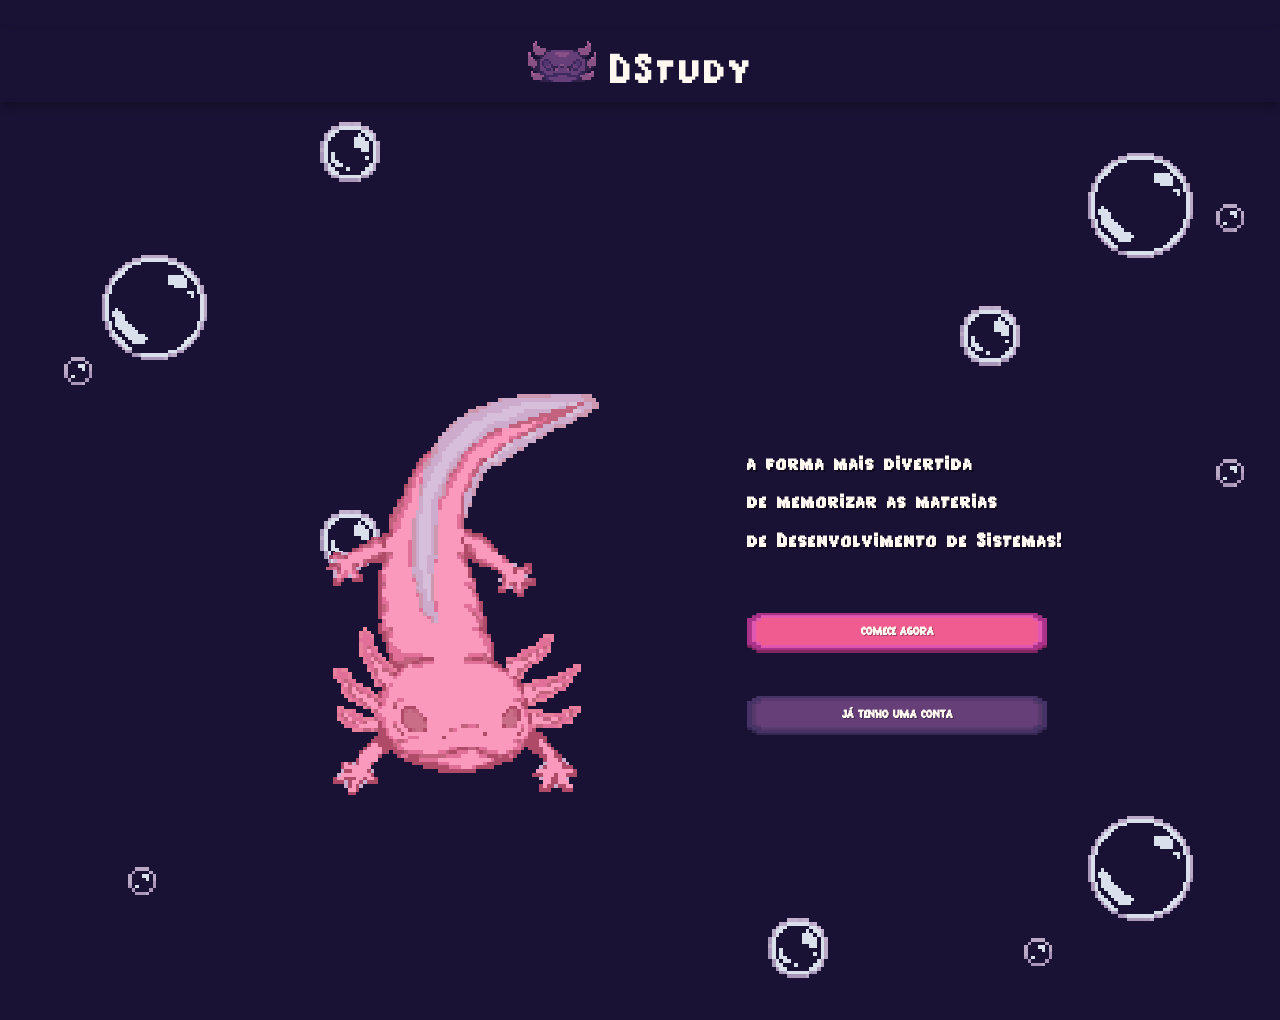
==== commit 84e9ac39: "Merge branch 'main' into paulodev" ====
--- a/frontend/index.html
+++ b/frontend/index.html
@@ -37,10 +37,8 @@
         <img src="assets/img/bolhagrande.png" alt="" class="bolha bolhagrande bolha-13">
     </div>
 
-    <!-- ============================================================ -->
-    <!-- HEADER GLOBAL (FIXO NO TOPO)                                  -->
-    <!-- ============================================================ -->
-    <header class="topo topo-global" id="btn-voltar-home-global">
+     <!-- ⭐ Header global (aparece em todas as telas) -->
+    <header class="topo topo-global" id="btn-voltar-home-global" style="cursor: pointer;">
         <div class="logo-container">
             <img src="assets/img/logo.png" alt="Cavecinha DStudy" class="logo-icone">
             <span class="logo-texto">DStudy</span>
@@ -83,16 +81,12 @@
             <form class="form-login" id="form-login">
                 <div class="grupo-campo">
                     <label for="login-email">E-MAIL:</label>
-                    <div class="input-wrapper">
-                        <input type="email" id="login-email" name="email" class="input-pixel" autocomplete="off">
-                    </div>
+                    <input type="email" id="login-email" name="email" class="input-pixel" autocomplete="username">
                 </div>
 
                 <div class="grupo-campo">
                     <label for="login-senha">SENHA:</label>
-                    <div class="input-wrapper">
-                        <input type="password" id="login-senha" name="senha" class="input-pixel" autocomplete="off">
-                    </div>
+                    <input type="password" id="login-senha" name="senha" class="input-pixel" autocomplete="current-password">
                 </div>
 
                 <div id="login-erro" class="erro-msg" style="display: none;"></div>
@@ -112,34 +106,27 @@
     <!-- TELA 2: CADASTRO                                              -->
     <!-- ============================================================ -->
     <div id="tela-cadastro" class="tela">
+       
         <main class="cadastro-conteudo">
             <form class="form-cadastro" id="form-cadastro">
                 <div class="grupo-campo">
                     <label for="cadastro-nome">NOME:</label>
-                    <div class="input-wrapper">
-                        <input type="text" id="cadastro-nome" name="nome" class="input-pixel" autocomplete="off">
-                    </div>
+                    <input type="text" id="cadastro-nome" name="nome" class="input-pixel" autocomplete="name">
                 </div>
 
                 <div class="grupo-campo">
                     <label for="cadastro-email">E-MAIL:</label>
-                    <div class="input-wrapper">
-                        <input type="email" id="cadastro-email" name="email" class="input-pixel" autocomplete="off">
-                    </div>
+                    <input type="email" id="cadastro-email" name="email" class="input-pixel" autocomplete="email">
                 </div>
 
                 <div class="grupo-campo espaco-extra">
                     <label for="cadastro-senha">SENHA:</label>
-                    <div class="input-wrapper">
-                        <input type="password" id="cadastro-senha" name="senha" class="input-pixel" autocomplete="off">
-                    </div>
+                    <input type="password" id="cadastro-senha" name="senha" class="input-pixel" autocomplete="new-password">
                 </div>
 
                 <div class="grupo-campo">
                     <label for="cadastro-confirmar-senha">CONFIRMAR SENHA:</label>
-                    <div class="input-wrapper">
-                        <input type="password" id="cadastro-confirmar-senha" name="confirmar-senha" class="input-pixel" autocomplete="off">
-                    </div>
+                    <input type="password" id="cadastro-confirmar-senha" name="confirmar-senha" class="input-pixel" autocomplete="new-password">
                 </div>
 
                 <div id="cadastro-erro" class="erro-msg" style="display: none;"></div>
@@ -192,7 +179,6 @@
                 </div>
             </div>
 
-            <!-- Botão de Logout -->
             <button type="button" class="btn btn-roxo" id="btn-logout" style="margin-top: 20px;">
                 SAIR
             </button>
@@ -204,6 +190,9 @@
     <!-- ============================================================ -->
     <div id="tela-estudo" class="tela">
         <div class="container">
+            <div style="text-align: center; margin-bottom: 20px;">
+                <span style="font-size: 14px; color: #666;">📚 Estudo</span>
+            </div>
             <div id="estudo-info"></div>
             <div id="estudo-container">
                 <p class="empty-state">Selecione uma matéria para começar</p>
--- a/frontend/css/global.css
+++ b/frontend/css/global.css
@@ -2,7 +2,7 @@
    DSTUDY — ESTILOS GLOBAIS (Fonte, Paleta, Reset)
    ============================================================ */
 
-@font-face {
+   @font-face {
     font-family: 'PearSoda';
     src: url('../fonts/PearSoda.ttf') format('truetype');
     font-weight: normal;
@@ -63,19 +63,17 @@
     top: 0;
     left: 0;
     width: 100%;
-    height: 90px;
-    z-index: 9999;
+    z-index: 9999; /* Garante que fica acima dos cards e das bolhas */
     cursor: pointer;
     display: flex;
     justify-content: center;
     align-items: center;
-    padding: 10px 0;
-    margin: 0;
-    background-color: var(--roxo-escuro, #1A1234); 
-    border-bottom: 2px solid var(--lavanda, #b8a4d4);
+    padding: 0;
+    /* ⭐ FUNDAMENTAL: Coloca um fundo escuro para a logo não se misturar com os cards ao rolar */
+    background-color: #1A1234; 
+    box-shadow: 0 4px 10px rgba(0, 0, 0, 0.3); /* Opcional: uma sombrinha para dar profundidade */
 }
 
-/* Container de matérias */
 #tela-materias .container {
     max-width: 1000px;
     margin: 0 auto;
--- a/frontend/css/cadastro.css
+++ b/frontend/css/cadastro.css
@@ -98,11 +98,9 @@
 }
 
 .grupo-campo {
-    position: relative;
     display: flex;
     flex-direction: column;
     gap: 8px;
-    margin-bottom: 10px;
 }
 
 label {
--- a/frontend/styles/styles.css
+++ b/frontend/styles/styles.css
@@ -11,12 +11,109 @@
 }
 
 body {
-    background-color: var(--bg-principal);
-    color: var(--texto-principal);
-    font-family: 'PearSoda', sans-serif;
+    font-family: 'PearSoda', 'Segoe UI', Arial, sans-serif;
+    background: #1A1234;
     min-height: 100vh;
-    overflow-x: hidden;
-    position: relative;
+    padding: 0 !important;
+    margin: 0 !important;
+    color: #2d3436;
+}
+
+.container {
+    max-width: 1000px;
+    margin: 0 auto;
+}
+
+/* ============================================================
+   HEADER
+   ============================================================ */
+.header {
+    background: linear-gradient(135deg, #667eea 0%, #764ba2 100%);
+    color: white;
+    padding: 25px 30px;
+    border-radius: 12px;
+    margin-bottom: 25px;
+    box-shadow: 0 4px 15px rgba(0, 0, 0, 0.1);
+}
+
+.header h1 {
+    font-size: 28px;
+    margin-bottom: 5px;
+}
+
+.header p {
+    opacity: 0.9;
+    font-size: 16px;
+}
+
+.header .badge {
+    display: inline-block;
+    background: rgba(255, 255, 255, 0.2);
+    padding: 4px 12px;
+    border-radius: 20px;
+    font-size: 12px;
+    margin-top: 8px;
+}
+
+/* ============================================================
+   BOTÕES
+   ============================================================ */
+.btn {
+    padding: 10px 24px;
+    border: none;
+    border-radius: 8px;
+    font-size: 14px;
+    font-weight: 600;
+    cursor: pointer;
+    transition: all 0.3s ease;
+    font-family: inherit;
+}
+
+.btn:disabled {
+    opacity: 0.5;
+    cursor: not-allowed;
+    transform: none !important;
+}
+
+.btn-primary {
+    background: #667eea;
+    color: white;
+}
+
+.btn-primary:hover:not(:disabled) {
+    background: #5a6fd6;
+    transform: translateY(-2px);
+    box-shadow: 0 4px 12px rgba(102, 126, 234, 0.4);
+}
+
+.btn-success {
+    background: #28a745;
+    color: white;
+}
+
+.btn-success:hover:not(:disabled) {
+    background: #218838;
+    transform: translateY(-2px);
+}
+
+.btn-danger {
+    background: #dc3545;
+    color: white;
+}
+
+.btn-danger:hover:not(:disabled) {
+    background: #c82333;
+    transform: translateY(-2px);
+}
+
+.btn-secondary {
+    background: #6c757d;
+    color: white;
+}
+
+.btn-secondary:hover:not(:disabled) {
+    background: #5a6268;
+    transform: translateY(-2px);
 }
 
 /* ============================================================
@@ -52,8 +149,8 @@
     transition: all 0.3s ease;
     display: flex;
     flex-direction: column;
-    gap: 2px;
-    position: relative;
+    gap: 12px;
+    position:relative;
     z-index: 2;
 }
 
@@ -470,4 +567,177 @@
 @keyframes spin {
     0% { transform: rotate(0deg); }
     100% { transform: rotate(360deg); }
+}
+
+/* ============================================================
+   RESPONSIVO
+   ============================================================ */
+@media (max-width: 600px) {
+    body {
+        padding: 12px;
+    }
+    
+    .header h1 {
+        font-size: 22px;
+    }
+    
+    #materias-container {
+        grid-template-columns: 1fr;
+    }
+    
+    .materia-card {
+        padding: 16px;
+    }
+    
+    .materia-icone {
+        font-size: 22px;
+        width: 40px;
+        height: 40px;
+    }
+    
+    .flashcard-pergunta {
+        font-size: 20px;
+    }
+    
+    .flashcard-resposta {
+        font-size: 18px;
+    }
+    
+    .flashcard-actions {
+        flex-direction: column;
+    }
+    
+    .flashcard-actions .btn {
+        width: 100%;
+    }
+    
+    .alternativa-item {
+        padding: 12px 14px;
+        font-size: 14px;
+    }
+    
+    .alternativa-letra {
+        min-width: 28px;
+        height: 28px;
+        font-size: 13px;
+    }
+    
+    .estudo-header {
+        flex-direction: column;
+        gap: 4px;
+        align-items: flex-start;
+    }
+    
+    .resultado-icone {
+        font-size: 48px;
+    }
+    
+    .resultado-titulo {
+        font-size: 20px;
+    }
+}
+    .dificuldade-badge {
+    display: inline-block;
+    padding: 4px 12px;
+    border-radius: 12px;
+    font-size: 12px;
+    font-weight: 600;
+    margin-bottom: 10px;
+}
+
+.dificuldade-1 {
+    background: #d4edda;
+    color: #155724;
+}
+
+.dificuldade-2 {
+    background: #fff3cd;
+    color: #856404;
+}
+
+.dificuldade-3 {
+    background: #ffe5cc;
+    color: #a0522d;
+}
+
+.dificuldade-4 {
+    background: #f8d7da;
+    color: #721c24;
+}
+
+/* ============================================================
+   TELAS DE AUTENTICAÇÃO (LOGIN E CADASTRO)
+   ============================================================ */
+.login-container {
+    background: var(--roxo-escuro);
+    border: 3px solid var(--lavanda);
+    padding: 40px 30px;
+    max-width: 400px;
+    margin: 10vh auto;
+    text-align: center;
+    box-shadow: 8px 8px 0 rgba(0, 0, 0, 0.3);
+}
+
+.login-container h2 {
+    font-size: 38px;
+    color: var(--amarelo-progresso);
+    margin-bottom: 10px;
+}
+
+.login-container p {
+    font-size: 20px;
+    color: var(--lavanda);
+    margin-bottom: 30px;
+}
+
+.input-group {
+    text-align: left;
+    margin-bottom: 20px;
+}
+
+.input-group label {
+    display: block;
+    font-size: 20px;
+    color: var(--texto-principal);
+    margin-bottom: 8px;
+}
+
+.input-group input {
+    width: 100%;
+    padding: 12px;
+    background: var(--bg-principal);
+    border: 2px solid var(--roxo-medio);
+    color: var(--texto-principal);
+    font-family: 'Segoe UI', monospace;
+    font-size: 18px;
+}
+
+.input-group input:focus {
+    outline: none;
+    border-color: var(--rosa-magenta);
+}
+
+.btn-pixel {
+    background: var(--rosa-magenta);
+    color: purple;
+    border: 2px solid var(--lavanda);
+    padding: 12px;
+    font-family: inherit;
+    font-size: 10px;
+    cursor: pointer;
+    transition: 0.1s;
+}
+
+.btn-pixel:hover {
+    background: #a8326d;
+}
+
+.erro-msg {
+    background: #571044;
+    color: #ffb8b8;
+    padding: 10px;
+    font-size: 8px;
+    border: 1px solid #dc3545;
+    margin-bottom: 20px;
+    text-align: center;
 }
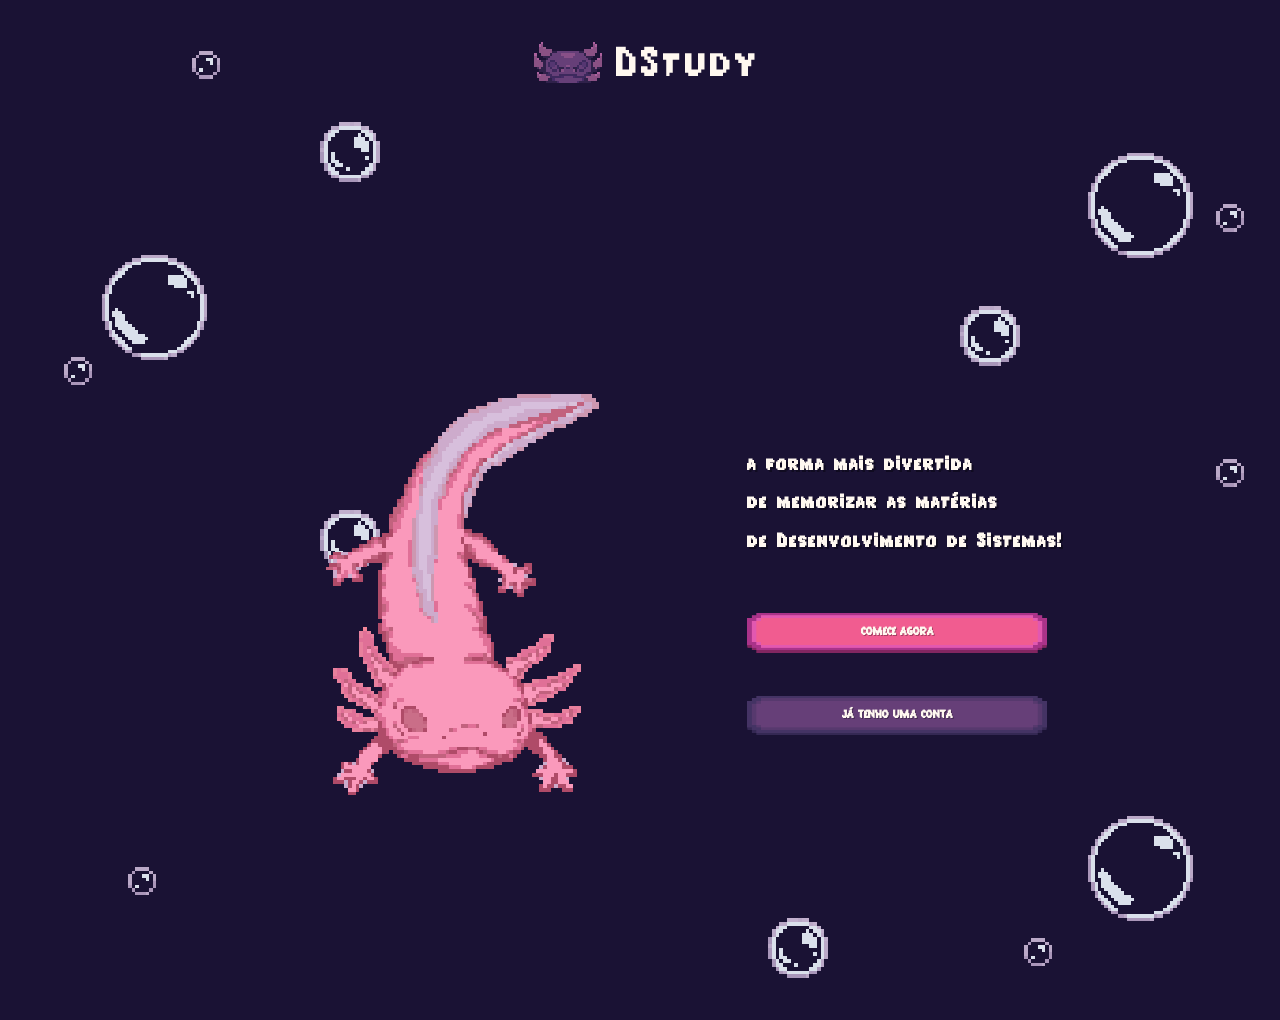
==== commit 5b316a57: "Integração da Versão 2.0 da Home do HTML" ====
--- a/frontend/index.html
+++ b/frontend/index.html
@@ -5,14 +5,52 @@
     <meta name="viewport" content="width=device-width, initial-scale=1.0">
     <title>DStudy — Sistema de estudos com flashcards</title>
 
-    <!-- CSS Global e da Yasmin -->
+    <!-- CSS global -->
     <link rel="stylesheet" href="css/global.css">
+
+    <!-- CSS das telas da Yasmin.
+         ORDEM IMPORTA: materias/menu/flashcards vêm ANTES de home/login/cadastro
+         para que as regras repetidas entre as páginas (.bolha-N, .topo, .btn)
+         continuem sendo as de home/login/cadastro, que já funcionavam. -->
+    <link rel="stylesheet" href="css/materias.css">
+    <link rel="stylesheet" href="css/menu.css">
+    <link rel="stylesheet" href="css/flashcards.css">
     <link rel="stylesheet" href="css/home.css">
     <link rel="stylesheet" href="css/login.css">
     <link rel="stylesheet" href="css/cadastro.css">
-    
+
     <!-- CSS do App (Paulo) -->
     <link rel="stylesheet" href="styles/styles.css">
+
+    <!-- Ajustes de SPA (pode ser movido para styles/styles.css) -->
+    <style>
+        /* Header global: NÃO fica fixo (rola junto com a página), para não cobrir o flashcard.
+           A posição vem do .topo de login/cadastro.css (absolute, centralizado). */
+        .topo.topo-global { cursor: pointer; }
+
+        /* Alinha o ícone e o texto da logo no mesmo eixo vertical.
+           Se ainda parecer desalinhado, ajuste --logo-texto-y (ex.: -3px ou 3px). */
+        .topo-global .logo-container { align-items: center; }
+        .topo-global .logo-texto {
+            margin-top: 0;
+            line-height: 1;
+            transform: translateY(var(--logo-texto-y, -12px));
+        }
+
+        /* A tela de matérias tem cabeçalho próprio: esconde o header global enquanto ela
+           está visível. O main.js mostra telas com style="display: block". */
+        body:has(#tela-materias[style*="display: block"]) .topo-global { display: none; }
+        #tela-materias { padding-top: 0; }
+
+        .estudo-conteudo { padding: 0 20px; }
+        .dica-voltar {
+            text-align: center;
+            font-size: 14px;
+            color: var(--lavanda, #b8a4d4);
+            padding: 20px;
+            margin-top: 20px;
+        }
+    </style>
 </head>
 <body>
 
@@ -37,10 +75,13 @@
         <img src="assets/img/bolhagrande.png" alt="" class="bolha bolhagrande bolha-13">
     </div>
 
-     <!-- ⭐ Header global (aparece em todas as telas) -->
-    <header class="topo topo-global" id="btn-voltar-home-global" style="cursor: pointer;">
+    <!-- ============================================================ -->
+    <!-- HEADER GLOBAL (Home, Login, Cadastro e Estudo)                -->
+    <!-- main.js liga o clique nesta logo pelo id abaixo               -->
+    <!-- ============================================================ -->
+    <header class="topo topo-global" id="btn-voltar-home-global">
         <div class="logo-container">
-            <img src="assets/img/logo.png" alt="Cavecinha DStudy" class="logo-icone">
+            <img src="assets/img/logo.png" alt="Caveirinha DStudy" class="logo-icone">
             <span class="logo-texto">DStudy</span>
         </div>
     </header>
@@ -57,7 +98,7 @@
             <section class="apresentacao">
                 <h1 class="frase">
                     a forma mais divertida<br>
-                    de memorizar as materias<br>
+                    de memorizar as matérias<br>
                     de Desenvolvimento de Sistemas!
                 </h1>
 
@@ -75,18 +116,23 @@
 
     <!-- ============================================================ -->
     <!-- TELA 1: LOGIN                                                 -->
+    <!-- O fundo em bolha fica no .input-wrapper (fix do autofill).    -->
     <!-- ============================================================ -->
     <div id="tela-login" class="tela">
         <main class="login-conteudo">
             <form class="form-login" id="form-login">
                 <div class="grupo-campo">
                     <label for="login-email">E-MAIL:</label>
-                    <input type="email" id="login-email" name="email" class="input-pixel" autocomplete="username">
+                    <div class="input-wrapper">
+                        <input type="email" id="login-email" name="email" class="input-pixel" autocomplete="off">
+                    </div>
                 </div>
 
                 <div class="grupo-campo">
                     <label for="login-senha">SENHA:</label>
-                    <input type="password" id="login-senha" name="senha" class="input-pixel" autocomplete="current-password">
+                    <div class="input-wrapper">
+                        <input type="password" id="login-senha" name="senha" class="input-pixel" autocomplete="off">
+                    </div>
                 </div>
 
                 <div id="login-erro" class="erro-msg" style="display: none;"></div>
@@ -106,27 +152,34 @@
     <!-- TELA 2: CADASTRO                                              -->
     <!-- ============================================================ -->
     <div id="tela-cadastro" class="tela">
-       
         <main class="cadastro-conteudo">
             <form class="form-cadastro" id="form-cadastro">
                 <div class="grupo-campo">
                     <label for="cadastro-nome">NOME:</label>
-                    <input type="text" id="cadastro-nome" name="nome" class="input-pixel" autocomplete="name">
+                    <div class="input-wrapper">
+                        <input type="text" id="cadastro-nome" name="nome" class="input-pixel" autocomplete="off">
+                    </div>
                 </div>
 
                 <div class="grupo-campo">
                     <label for="cadastro-email">E-MAIL:</label>
-                    <input type="email" id="cadastro-email" name="email" class="input-pixel" autocomplete="email">
+                    <div class="input-wrapper">
+                        <input type="email" id="cadastro-email" name="email" class="input-pixel" autocomplete="off">
+                    </div>
                 </div>
 
                 <div class="grupo-campo espaco-extra">
                     <label for="cadastro-senha">SENHA:</label>
-                    <input type="password" id="cadastro-senha" name="senha" class="input-pixel" autocomplete="new-password">
+                    <div class="input-wrapper">
+                        <input type="password" id="cadastro-senha" name="senha" class="input-pixel" autocomplete="off">
+                    </div>
                 </div>
 
                 <div class="grupo-campo">
                     <label for="cadastro-confirmar-senha">CONFIRMAR SENHA:</label>
-                    <input type="password" id="cadastro-confirmar-senha" name="confirmar-senha" class="input-pixel" autocomplete="new-password">
+                    <div class="input-wrapper">
+                        <input type="password" id="cadastro-confirmar-senha" name="confirmar-senha" class="input-pixel" autocomplete="off">
+                    </div>
                 </div>
 
                 <div id="cadastro-erro" class="erro-msg" style="display: none;"></div>
@@ -145,67 +198,179 @@
 
     <!-- ============================================================ -->
     <!-- TELA 3: MATÉRIAS                                              -->
+    <!-- Tem header próprio; o header global some nesta tela (<style>). -->
+    <!-- materias.js preenche #materias-segundo-ano / -terceiro-ano     -->
+    <!-- e atualiza #titulo-materia-destaque + .gif-progresso.          -->
     <!-- ============================================================ -->
     <div id="tela-materias" class="tela">
-        <div class="container">
-            <!-- Layout de duas colunas (Segundo e Terceiro Ano) -->
-            <div class="colunas-materias">
-                <div class="coluna">
-                    <h2 class="titulo-ano">SEGUNDO ANO</h2>
-                    <div id="materias-segundo-ano">
+
+        <header class="topo-materias">
+            <button type="button" class="btn-menu" id="btn-menu" aria-label="Abrir menu" aria-expanded="false" aria-controls="menu-lateral">
+                <img src="assets/img/menu.png" alt="Menu">
+            </button>
+
+            <div class="logo-central">
+                <img src="assets/img/axolotetexto.png" alt="Axolote DStudy" class="logo-materias">
+                <img src="assets/img/DStudy.png" alt="DStudy" class="logo-texto-img">
+                <span class="texto-boas-vindas">Bem vindo ao DStudy!</span>
+            </div>
+
+            <!-- A tela de perfil ainda não existe na SPA -->
+            <a href="#" class="btn-perfil" id="btn-perfil" aria-label="Perfil">
+                <img src="assets/img/perfil.png" alt="Perfil">
+            </a>
+        </header>
+
+        <main class="materias-conteudo">
+
+            <section class="destaque-materia">
+                <h2 class="titulo-materia" id="titulo-materia-destaque">Escolha uma matéria</h2>
+
+                <!-- Só um GIF fica com a classe 'ativo' (materias.js escolhe pelo percentual da API) -->
+                <div class="barra-progresso-container" id="barra-progresso">
+                    <img src="assets/img/evolucao01.gif" alt="Progresso" class="gif-progresso ativo" data-nivel="1">
+                    <img src="assets/img/evolucao02.gif" alt="Progresso" class="gif-progresso" data-nivel="2">
+                    <img src="assets/img/evolucao03.gif" alt="Progresso" class="gif-progresso" data-nivel="3">
+                    <img src="assets/img/evolucao04.gif" alt="Progresso" class="gif-progresso" data-nivel="4">
+                </div>
+
+                <!-- progresso.js renderiza o progresso geral aqui -->
+                <div id="progresso-container">
+                    <div class="loading-state">
+                        <div class="spinner"></div>
+                        <p>Carregando progresso...</p>
+                    </div>
+                </div>
+            </section>
+
+            <section class="paineis-materias">
+                <div class="coluna-ano">
+                    <h3 class="titulo-ano">SEGUNDO ANO</h3>
+                    <div class="painel-vinho" id="materias-segundo-ano">
                         <div class="loading-state">
                             <div class="spinner"></div>
                             <p>Carregando...</p>
                         </div>
                     </div>
                 </div>
-                
-                <div class="coluna">
-                    <h2 class="titulo-ano">TERCEIRO ANO</h2>
-                    <div id="materias-terceiro-ano">
+
+                <div class="coluna-ano">
+                    <h3 class="titulo-ano">TERCEIRO ANO</h3>
+                    <div class="painel-vinho" id="materias-terceiro-ano">
                         <div class="loading-state">
                             <div class="spinner"></div>
                             <p>Carregando...</p>
                         </div>
                     </div>
                 </div>
-            </div>
-
-            <!-- Barra de Progresso Geral -->
-            <div id="progresso-container">
-                <div class="loading-state">
-                    <div class="spinner"></div>
-                    <p>Carregando progresso...</p>
-                </div>
-            </div>
-
-            <button type="button" class="btn btn-roxo" id="btn-logout" style="margin-top: 20px;">
+            </section>
+
+            <button type="button" class="btn btn-roxo" id="btn-logout">
                 SAIR
             </button>
-        </div>
+        </main>
+
+        <footer class="rodape-areia">
+            <img src="assets/img/fundo.png" alt="Cenário de areia e plantas" class="img-rodape">
+        </footer>
+
+        <!-- Menu: menu.js alterna a classe "aberto" -->
+        <nav class="menu-lateral" id="menu-lateral" aria-label="Menu principal" aria-hidden="true">
+            <img src="assets/img/axolotelogodark.png" alt="" class="menu-mascote">
+
+            <ul class="menu-lista">
+                <li>
+                    <a href="#" class="menu-item" id="menu-study">
+                        <img src="assets/img/iconlivros.png" alt="" class="menu-icone">
+                        <span class="menu-texto">STUDY</span>
+                    </a>
+                </li>
+                <li>
+                    <!-- Tela "sobre" ainda não existe na SPA -->
+                    <a href="#" class="menu-item" id="menu-sobre">
+                        <img src="assets/img/iconsobre.png" alt="" class="menu-icone">
+                        <span class="menu-texto">SOBRE</span>
+                    </a>
+                </li>
+                <li>
+                    <!-- Tela "apoio" ainda não existe na SPA -->
+                    <a href="#" class="menu-item" id="menu-apoio">
+                        <img src="assets/img/iconcoracao.png" alt="" class="menu-icone">
+                        <span class="menu-texto">APOIO</span>
+                    </a>
+                </li>
+                <!-- CONFIG.: apague este <li> inteiro se a opção sair do projeto -->
+                <li>
+                    <a href="#" class="menu-item" id="menu-config">
+                        <img src="assets/img/iconengrenagem.png" alt="" class="menu-icone">
+                        <span class="menu-texto">CONFIG.</span>
+                    </a>
+                </li>
+            </ul>
+        </nav>
+
+        <!-- Camada transparente: fecha o menu ao clicar fora dele -->
+        <div class="menu-fundo" id="menu-fundo"></div>
     </div>
 
     <!-- ============================================================ -->
     <!-- TELA 4: ESTUDO                                                -->
+    <!-- O flashcard.js gera o próprio markup dentro de                 -->
+    <!-- #flashcard-container (classes flashcard-*, em styles.css).    -->
     <!-- ============================================================ -->
     <div id="tela-estudo" class="tela">
-        <div class="container">
-            <div style="text-align: center; margin-bottom: 20px;">
-                <span style="font-size: 14px; color: #666;">📚 Estudo</span>
-            </div>
+        <main class="container estudo-conteudo">
             <div id="estudo-info"></div>
             <div id="estudo-container">
                 <p class="empty-state">Selecione uma matéria para começar</p>
             </div>
             <div id="flashcard-container"></div>
-            <div style="text-align: center; font-size: 13px; color: #999; padding: 20px; border-top: 1px solid #eee; margin-top: 20px;">
-                <span>⬅️ Use o botão de voltar do navegador ou clique na logo para retornar</span>
-            </div>
+
+            <p class="dica-voltar">Use o botão de voltar do navegador ou clique na logo para retornar</p>
+        </main>
+
+        <footer class="rodape-areia">
+            <img src="assets/img/fundo.png" alt="Cenário de areia e plantas" class="img-rodape">
+        </footer>
+    </div>
+
+    <!-- ============================================================ -->
+    <!-- TEMPLATE DO FLASHCARD NO DESIGN DA YASMIN (ainda não usado)   -->
+    <!-- Para migrar: flashcard.js clona este template em vez de       -->
+    <!-- montar o innerHTML com as classes flashcard-*.                -->
+    <!-- ============================================================ -->
+    <template id="tpl-flashcard">
+        <section class="cartao-pergunta">
+            <span class="tag-materia" id="tag-materia"></span>
+            <h2 class="pergunta" id="pergunta"></h2>
+        </section>
+
+        <p class="contador" id="contador"></p>
+
+        <div class="alternativas" id="alternativas" role="group" aria-label="Alternativas">
+            <button type="button" class="alternativa" data-letra="a">
+                <span class="alt-letra">A)</span>
+                <span class="alt-texto"></span>
+            </button>
+            <button type="button" class="alternativa" data-letra="b">
+                <span class="alt-letra">B)</span>
+                <span class="alt-texto"></span>
+            </button>
+            <button type="button" class="alternativa" data-letra="c">
+                <span class="alt-letra">C)</span>
+                <span class="alt-texto"></span>
+            </button>
+            <button type="button" class="alternativa" data-letra="d">
+                <span class="alt-letra">D)</span>
+                <span class="alt-texto"></span>
+            </button>
         </div>
-    </div>
-
-    <!-- ============================================================ -->
-    <!-- CARREGA O JAVASCRIPT                                          -->
+
+        <button type="button" class="btn-proxima" id="btn-proxima">Próximo</button>
+    </template>
+
+    <!-- ============================================================ -->
+    <!-- JAVASCRIPT                                                    -->
     <!-- ============================================================ -->
     <script type="module">
         import app from './js/main.js';
@@ -214,4 +379,4 @@
         console.log('💡 Digite "app" no console para interagir');
     </script>
 </body>
-</html>+</html>
--- a/frontend/css/materias.css
+++ b/frontend/css/materias.css
@@ -0,0 +1,317 @@
+/* ============================================================
+   DSTUDY — PÁGINA DE MATÉRIAS
+   --u = 1px do Figma (frame de 1434px), escala com a tela
+   ============================================================ */
+:root {
+    --u: clamp(0.84px, calc(100vw / 1434 * 0.9), 1.44px);
+}
+
+body {
+    position: relative; /* as bolhas e o rodapé se posicionam pela página inteira */
+}
+
+/* ---------- Bolhas ---------- */
+.bolhas {
+    position: absolute;
+    inset: 0;
+    pointer-events: none;
+    overflow: hidden;
+    z-index: 1;
+}
+
+.bolha {
+    position: absolute;
+    height: auto;
+    opacity: 0.9;
+    image-rendering: pixelated;
+}
+
+.bolhapequena { width: calc(20 * var(--u)); }
+.bolhamedia   { width: calc(40 * var(--u)); }
+.bolhagrande  { width: calc(76 * var(--u)); }
+
+/* left em %, top em u (posições medidas no Figma) */
+/* Parte de cima */
+.bolha-1  { top: calc(7 * var(--u));    left: 73.9%; }
+.bolha-2  { top: calc(238 * var(--u));  left: 71.1%; }
+.bolha-3  { top: calc(349 * var(--u));  left: 12.9%; }
+.bolha-4  { top: calc(627 * var(--u));  left: 53.2%; }
+.bolha-5  { top: calc(76 * var(--u));   left: 75.1%; }
+.bolha-6  { top: calc(423 * var(--u));  left: 8%; }
+.bolha-7  { top: calc(94 * var(--u));   left: 17.7%; }
+.bolha-8  { top: calc(369 * var(--u));  left: 93.1%; }
+.bolha-9  { top: calc(621 * var(--u));  left: 12.4%; }
+/* Parte de baixo */
+.bolha-10 { top: calc(1023 * var(--u)); left: 41.6%; }
+.bolha-11 { top: calc(1320 * var(--u)); left: 8.8%; }
+.bolha-12 { top: calc(1395 * var(--u)); left: 15.1%; }
+.bolha-13 { top: calc(1526 * var(--u)); left: 8.8%; }
+.bolha-14 { top: calc(1296 * var(--u)); left: 80.1%; }
+
+/* ============================================================
+   HEADER
+   ============================================================ */
+.topo-materias {
+    position: absolute;
+    top: 0;
+    left: 0;
+    width: 100%;
+    display: flex;
+    justify-content: space-between;
+    align-items: flex-start;
+    padding: calc(5 * var(--u)) calc(8 * var(--u));
+    z-index: 10;
+}
+
+.btn-menu, .btn-perfil {
+    background: transparent;
+    border: none;
+    cursor: pointer;
+    padding: 0;
+}
+
+.btn-menu img   { width: calc(60 * var(--u)); height: auto; image-rendering: pixelated; }
+.btn-perfil img { width: calc(60 * var(--u)); height: auto; image-rendering: pixelated; }
+.btn-perfil     { margin-top: calc(3 * var(--u)); }
+
+/* ============================================================
+   HEADER - LOGO COMPOSTA
+   ============================================================ */
+.logo-central {
+    position: absolute;
+    top: calc(58 * var(--u));
+    left: calc(50% - 44 * var(--u));
+    transform: translateX(-50%);
+    width: calc(310 * var(--u));
+    z-index: 10;
+}
+
+.logo-texto-img {
+    display: block;
+    width: 100%;
+    height: auto;
+    image-rendering: pixelated;
+}
+
+/* Axolote sobrepondo o "Y" */
+.logo-materias {
+    position: absolute;
+    width: calc(353 * var(--u));
+    height: auto;
+    left: calc(94 * var(--u));
+    top: calc(-40 * var(--u));
+    image-rendering: pixelated;
+}
+
+.texto-boas-vindas {
+    position: absolute;
+    left: calc(100 * var(--u));
+    top: calc(86 * var(--u));
+    white-space: nowrap;
+    font-family: 'PearSoda', monospace;
+    font-size: calc(30 * var(--u));
+    line-height: 1;
+    letter-spacing: calc(1 * var(--u));
+    color: #FFF8F0;
+}
+
+/* ============================================================
+   CONTEÚDO PRINCIPAL
+   ============================================================ */
+.materias-conteudo {
+    position: relative;
+    z-index: 5;
+    min-height: 100vh;
+    display: flex;
+    flex-direction: column;
+    align-items: center;
+    padding: calc(241 * var(--u)) 20px calc(138 * var(--u));
+}
+
+/* ---------- Destaque Matéria ---------- */
+.destaque-materia {
+    display: flex;
+    flex-direction: column;
+    align-items: center;
+    text-align: center;
+    gap: calc(8 * var(--u));
+    margin-bottom: calc(184 * var(--u));
+    width: 100%;
+}
+
+.titulo-materia {
+    font-family: 'PearSoda', monospace;
+    font-size: calc(36 * var(--u));
+    line-height: calc(48 * var(--u));
+    min-height: calc(96 * var(--u)); /* reserva 2 linhas: a barra não pula ao trocar de matéria */
+    display: flex;
+    align-items: center;
+    justify-content: center;
+    max-width: calc(420 * var(--u));
+    text-wrap: balance;
+    color: #FFF8F0;
+}
+
+/* ---------- Barra de Progresso ---------- */
+.barra-progresso-container {
+    width: calc(640 * var(--u));
+    position: relative;
+}
+
+.gif-progresso {
+    width: 100%;
+    height: auto;
+    display: none;
+}
+
+.gif-progresso.ativo {
+    display: block;
+}
+
+/* ---------- Painéis de Matérias ---------- */
+.paineis-materias {
+    display: flex;
+    gap: calc(208 * var(--u));
+    width: 100%;
+    justify-content: center;
+    align-items: flex-start;
+}
+
+.coluna-ano {
+    display: flex;
+    flex-direction: column;
+    align-items: center;
+    gap: calc(18 * var(--u));
+    flex: none;
+    width: calc(384 * var(--u));
+}
+
+.titulo-ano {
+    font-family: 'PearSoda', monospace;
+    font-size: calc(46 * var(--u));
+    line-height: 1;
+    letter-spacing: calc(2 * var(--u));
+    color: #FFF8F0;
+    text-align: center;
+    width: 100%;
+}
+
+.painel-vinho {
+    width: 100%;
+    background-image: url('../assets/img/caixa.png');
+    background-size: 100% 100%;
+    background-repeat: no-repeat;
+    background-position: center;
+    image-rendering: pixelated;
+    padding: calc(36 * var(--u)) calc(32 * var(--u)) calc(58 * var(--u));
+    display: flex;
+    flex-direction: column;
+    gap: calc(77 * var(--u));
+}
+
+/* Terceiro ano: botões um pouco mais afastados da borda */
+.coluna-ano:last-child .painel-vinho {
+    padding-left: calc(36 * var(--u));
+    padding-right: calc(36 * var(--u));
+}
+
+/* ---------- Botões de Matéria ---------- */
+.btn-materia {
+    position: relative;
+    background: transparent;
+    border: none;
+    cursor: pointer;
+    padding: 0;
+    width: 100%;
+    height: calc(70 * var(--u));
+    display: flex;
+    align-items: center;
+    justify-content: center;
+    transition: transform 0.1s ease;
+}
+
+.btn-materia:hover {
+    transform: scale(1.02);
+}
+
+.fundo-btn {
+    position: absolute;
+    top: 0;
+    left: 0;
+    width: 100%;
+    height: 100%;
+    object-fit: fill;
+    image-rendering: pixelated;
+    z-index: 1;
+}
+
+.btn-materia span {
+    position: relative;
+    z-index: 2;
+    font-family: 'PearSoda', monospace;
+    font-size: calc(30 * var(--u));
+    line-height: calc(20 * var(--u));
+    color: #FFF8F0;
+    text-align: center;
+    text-shadow: 1px 1px 0 rgba(0,0,0,0.5);
+}
+
+/* ============================================================
+   RODAPÉ
+   ============================================================ */
+.rodape-areia {
+    position: absolute;
+    bottom: 0;
+    left: 0;
+    width: 100%;
+    z-index: 4;
+    pointer-events: none;
+}
+
+.img-rodape {
+    width: 100%;
+    height: auto;
+    display: block;
+}
+
+/* ============================================================
+   ROLAGEM
+   ============================================================ */
+html, body {
+    overflow-y: auto !important;
+    overflow-x: hidden !important;
+    height: auto !important;
+    min-height: 100vh;
+}
+
+/* ============================================================
+   RESPONSIVIDADE
+   ============================================================ */
+
+/* ---------- Tablet: mantém 2 colunas, escala maior ---------- */
+@media (max-width: 1024px) {
+    :root {
+        --u: calc(100vw / 1100 * 0.9);
+    }
+}
+
+/* ---------- Celular: painéis empilhados ---------- */
+@media (max-width: 700px) {
+    :root {
+        --u: min(calc(100vw / 480 * 0.9), 0.9px);
+    }
+
+    .barra-progresso-container {
+        width: calc(440 * var(--u));
+    }
+
+    .destaque-materia {
+        margin-bottom: calc(110 * var(--u));
+    }
+
+    .paineis-materias {
+        flex-direction: column;
+        align-items: center;
+        gap: calc(90 * var(--u));
+    }
+}
--- a/frontend/css/menu.css
+++ b/frontend/css/menu.css
@@ -0,0 +1,114 @@
+/* ============================================================
+   DSTUDY — MENU (abre abaixo do botão #btn-menu)
+   Usa a variável --u da página (não redefine nada).
+   Estado aberto/fechado: classe "aberto" no #menu-lateral.
+   ============================================================ */
+
+.menu-lateral {
+    /* Ajustes finos (valores em u, sem unidade) */
+    --icone: 52;     /* caixa dos ícones */
+    --mascote-w: 135; /* largura do mascote */
+
+    position: absolute;
+    top: calc(68 * var(--u));   /* logo abaixo do botão de menu */
+    left: calc(8 * var(--u));   /* alinhado à esquerda do botão */
+    z-index: 11;
+
+    box-sizing: border-box;
+    width: max-content;
+    min-width: calc(187 * var(--u));
+    padding: calc(15 * var(--u)) calc(12 * var(--u)) 0 calc(10 * var(--u));
+
+    background-image: url('../assets/img/caixa.png');
+    background-size: 100% 100%;
+    background-repeat: no-repeat;
+    background-position: center;
+    image-rendering: pixelated;
+
+    /* Fechado */
+    opacity: 0;
+    visibility: hidden;
+    pointer-events: none;
+    transform: translateY(calc(-8 * var(--u)));
+    transition: opacity 0.2s ease, transform 0.2s ease, visibility 0s linear 0.2s;
+}
+
+/* Aberto */
+.menu-lateral.aberto {
+    opacity: 1;
+    visibility: visible;
+    pointer-events: auto;
+    transform: translateY(0);
+    transition: opacity 0.2s ease, transform 0.2s ease, visibility 0s linear 0s;
+}
+
+/* ---------- Mascote ---------- */
+.menu-mascote {
+    display: block;
+    width: calc(var(--mascote-w) * var(--u));
+    height: auto;
+    margin: 0 auto calc(4 * var(--u));
+    image-rendering: pixelated;
+}
+
+/* ---------- Lista de opções ---------- */
+.menu-lista {
+    list-style: none;
+    margin: 0;
+    padding: 0;
+}
+
+.menu-item {
+    display: flex;
+    align-items: center;
+    gap: calc(6 * var(--u));
+    height: calc(126 * var(--u));
+    text-decoration: none;
+    color: #FFF8F0;
+    transition: filter 0.15s ease;
+}
+
+.menu-icone {
+    flex: none;
+    width: calc(var(--icone) * var(--u));
+    height: calc(var(--icone) * var(--u));
+    object-fit: contain;
+    image-rendering: pixelated;
+}
+
+.menu-texto {
+    font-family: 'PearSoda', monospace;
+    font-size: calc(36 * var(--u));
+    line-height: 1;
+    white-space: nowrap;
+    color: #FFF8F0;
+    text-shadow: 1px 1px 0 rgba(0, 0, 0, 0.5);
+}
+
+.menu-item:hover {
+    filter: brightness(1.2);
+}
+
+.menu-item:active {
+    transform: translateY(calc(2 * var(--u)));
+}
+
+.menu-item:focus-visible {
+    outline: 2px solid #FFD971;
+    outline-offset: -2px;
+}
+
+/* ---------- Camada transparente (fecha ao clicar fora) ----------
+   Fica abaixo do header (z-index 10), então o botão de menu
+   continua clicável com o menu aberto. */
+.menu-fundo {
+    display: none;
+    position: fixed;
+    inset: 0;
+    z-index: 9;
+    background: transparent;
+}
+
+.menu-lateral.aberto + .menu-fundo {
+    display: block;
+}
--- a/frontend/css/flashcards.css
+++ b/frontend/css/flashcards.css
@@ -0,0 +1,341 @@
+/* ============================================================
+   DSTUDY — PÁGINA DE FLASHCARDS
+   --u = 1px do Figma (frame ~1434px), escala com a tela
+   ============================================================ */
+:root {
+    --u: clamp(0.84px, calc(100vw / 1434 * 0.9), 1.44px);
+}
+
+body {
+    position: relative; /* as bolhas e o rodapé se posicionam pela página inteira */
+}
+
+/* ---------- Bolhas (posições do Figma: left em %, top em u) ---------- */
+.bolhas {
+    position: absolute;
+    inset: 0;
+    pointer-events: none;
+    overflow: hidden;
+    z-index: 1;
+}
+
+.bolha {
+    position: absolute;
+    height: auto;
+    opacity: 0.9;
+    image-rendering: pixelated;
+}
+
+.bolhapequena { width: calc(20 * var(--u)); }
+.bolhamedia   { width: calc(40 * var(--u)); }
+.bolhagrande  { width: calc(76 * var(--u)); }
+
+/* Pequenas */
+.bolha-1  { top: calc(82 * var(--u));  left: 7.7%;  }
+.bolha-2  { top: calc(24 * var(--u));  left: 29.3%; }
+.bolha-3  { top: calc(71 * var(--u));  left: 94.2%; }
+.bolha-4  { top: calc(337 * var(--u)); left: 91.6%; }
+.bolha-5  { top: calc(412 * var(--u)); left: 1.1%;  }
+.bolha-6  { top: calc(630 * var(--u)); left: 11.9%; }
+.bolha-7  { top: calc(674 * var(--u)); left: 37.4%; }
+.bolha-8  { top: calc(756 * var(--u)); left: 95.7%; }
+
+/* Médias */
+.bolha-9  { top: calc(76 * var(--u));  left: 14.2%; }
+.bolha-10 { top: calc(26 * var(--u));  left: 82.6%; }
+.bolha-11 { top: calc(223 * var(--u)); left: 1.7%;  }
+.bolha-12 { top: calc(183 * var(--u)); left: 95.4%; }
+.bolha-13 { top: calc(531 * var(--u)); left: 9.3%;  }
+.bolha-14 { top: calc(651 * var(--u)); left: 18.8%; }
+.bolha-15 { top: calc(634 * var(--u)); left: 94.3%; }
+.bolha-16 { top: calc(756 * var(--u)); left: 64.1%; }
+
+/* Grandes */
+.bolha-17 { top: calc(48 * var(--u));  left: 68.4%; }
+.bolha-18 { top: calc(517 * var(--u)); left: 86.1%; }
+.bolha-19 { top: calc(677 * var(--u)); left: 3.1%;  }
+
+/* ============================================================
+   LOGO (mesmos valores do Cadastro e do Login)
+   ============================================================ */
+.topo {
+    position: absolute;
+    top: 0;
+    left: 0;
+    width: 100%;
+    height: 0;
+    z-index: 10;
+}
+
+.logo-icone {
+    position: absolute;
+    left: calc(50% - 129 * var(--u));
+    top: calc(1 * var(--u));
+    height: calc(93 * var(--u));
+    width: auto;
+    image-rendering: pixelated;
+}
+
+.logo-texto {
+    position: absolute;
+    left: calc(50% - 28 * var(--u));
+    top: calc(21 * var(--u));
+    font-family: 'PearSoda', monospace;
+    font-size: calc(60 * var(--u));
+    line-height: 1;
+    white-space: nowrap;
+    color: #FFF8F0;
+}
+
+/* ============================================================
+   CONTEÚDO PRINCIPAL
+   ============================================================ */
+.flashcards-conteudo {
+    position: relative;
+    z-index: 5;
+    box-sizing: border-box;
+    min-height: 100vh;
+    display: flex;
+    flex-direction: column;
+    align-items: center;
+    padding: calc(104 * var(--u)) 20px calc(110 * var(--u));
+}
+
+/* ---------- Caixa da pergunta ----------
+   Usa o caixa.png em 9 partes (border-image): os cantos em degraus
+   mantêm o tamanho e só o meio estica, então a caixa pode ser larga e baixa.
+   Se os cantos ficarem estranhos, ajuste o "8%" e o "22" abaixo.
+   Alternativa simples: apague a linha do border-image e use
+   background: url('../assets/img/caixa.png') center / 100% 100% no-repeat; */
+.cartao-pergunta {
+    box-sizing: border-box;
+    width: 100%;
+    max-width: calc(1080 * var(--u));
+    min-height: calc(270 * var(--u));
+    display: flex;
+    flex-direction: column;
+    align-items: center;
+
+    border: solid transparent;
+    border-width: calc(22 * var(--u));
+    border-image: url('../assets/img/caixa.png') 8% fill / calc(22 * var(--u)) stretch;
+    image-rendering: pixelated;
+}
+
+/* Pílula com o nome da matéria */
+.tag-materia {
+    flex: none;
+    box-sizing: border-box;
+    display: inline-flex;
+    align-items: center;
+    justify-content: center;
+    min-width: calc(298 * var(--u));
+    height: calc(33 * var(--u));
+    padding: 0 calc(24 * var(--u));
+
+    background: url('../assets/img/botaoroxo.png') center / 100% 100% no-repeat;
+    image-rendering: pixelated;
+
+    font-family: 'PearSoda', monospace;
+    font-size: calc(17 * var(--u));
+    line-height: 1;
+    white-space: nowrap;
+    text-transform: uppercase;
+    color: #FFF8F0;
+}
+
+/* Texto da pergunta */
+.pergunta {
+    flex: 1;
+    width: 100%;
+    box-sizing: border-box;
+    display: flex;
+    align-items: center;
+    justify-content: center;
+    margin: 0;
+    padding: calc(10 * var(--u)) calc(40 * var(--u)) calc(24 * var(--u));
+
+    font-family: 'PearSoda', monospace;
+    font-weight: normal;
+    font-size: calc(46 * var(--u));
+    line-height: calc(58 * var(--u));
+    text-align: center;
+    text-wrap: balance;
+    color: #FFF8F0;
+}
+
+/* ---------- Contador ---------- */
+.contador {
+    margin: calc(21 * var(--u)) 0 0;
+    font-family: 'PearSoda', monospace;
+    font-size: calc(24 * var(--u));
+    line-height: 1;
+    text-transform: uppercase;
+    text-align: center;
+    color: #FFF8F0;
+}
+
+/* ---------- Alternativas ---------- */
+.alternativas {
+    width: 100%;
+    max-width: calc(1080 * var(--u));
+    display: flex;
+    flex-direction: column;
+    gap: calc(12 * var(--u));
+    margin-top: calc(22 * var(--u));
+}
+
+/* Botão rosa em 9 partes (border-image), igual à caixa.
+   Se os cantos ficarem estranhos, ajuste "18% 5%" e "10" / "12".
+   Alternativa simples: apague a linha do border-image e use
+   background: url('../assets/img/botaorosa.png') center / 100% 100% no-repeat; */
+.alternativa {
+    box-sizing: border-box;
+    width: 100%;
+    min-height: calc(64 * var(--u));
+    display: flex;
+    align-items: center;
+    gap: calc(14 * var(--u));
+    margin: 0;
+    padding: calc(2 * var(--u)) calc(18 * var(--u));
+
+    background: none;
+    border: solid transparent;
+    border-width: calc(10 * var(--u)) calc(12 * var(--u));
+    border-image: url('../assets/img/botaorosa.png') 18% 5% fill / calc(10 * var(--u)) calc(12 * var(--u)) stretch;
+    image-rendering: pixelated;
+
+    font-family: 'PearSoda', monospace;
+    font-size: calc(30 * var(--u));
+    line-height: calc(36 * var(--u));
+    text-align: left;
+    color: #FFFFFF;
+    text-shadow: 1px 1px 0 rgba(0, 0, 0, 0.3);
+    cursor: pointer;
+    transition: transform 0.08s ease, filter 0.15s ease;
+}
+
+.alt-letra {
+    flex: none;
+    min-width: calc(40 * var(--u));
+}
+
+.alt-texto {
+    flex: 1;
+}
+
+.alternativa:hover  { filter: brightness(1.1); }
+.alternativa:active { transform: translateY(calc(3 * var(--u))); }
+
+.alternativa:focus-visible {
+    outline: 2px solid #FFD971;
+    outline-offset: 3px;
+}
+
+/* ---------- Estados (o Paulo aplica as classes) ---------- */
+.alternativa.selecionada {
+    outline: calc(3 * var(--u)) solid #FFF8F0;
+    outline-offset: calc(3 * var(--u));
+}
+
+.alternativa.correta {
+    outline: calc(4 * var(--u)) solid #FFD971;
+    outline-offset: calc(3 * var(--u));
+    filter: brightness(1.1);
+}
+
+.alternativa.errada {
+    filter: brightness(0.55) saturate(0.7);
+}
+
+/* Depois de responder, o Paulo adiciona "respondida" em #alternativas */
+.alternativas.respondida .alternativa {
+    pointer-events: none;
+}
+
+/* ---------- Botão Próximo ---------- */
+.btn-proxima {
+    display: flex;
+    align-items: center;
+    justify-content: center;
+    box-sizing: border-box;
+    width: calc(320 * var(--u));
+    height: calc(72 * var(--u));
+    margin: calc(20 * var(--u)) auto 0;
+    padding: 0;
+
+    background: url('../assets/img/botaopadrao.png') center / 100% 100% no-repeat;
+    image-rendering: pixelated;
+    border: none;
+
+    font-family: 'PearSoda', monospace;
+    font-size: calc(36 * var(--u));
+    line-height: 1;
+    color: #FFF8F0;
+    text-shadow: 1px 1px 0 rgba(0, 0, 0, 0.5);
+    cursor: pointer;
+    transition: transform 0.08s ease, filter 0.15s ease;
+
+    /* Escondido (mas reservando o espaço, para a página não "pular") */
+    visibility: hidden;
+    pointer-events: none;
+}
+
+.btn-proxima.visivel {
+    visibility: visible;
+    pointer-events: auto;
+}
+
+.btn-proxima:hover  { filter: brightness(1.1); }
+.btn-proxima:active { transform: translateY(4px); }
+
+/* ============================================================
+   RODAPÉ
+   ============================================================ */
+.rodape-areia {
+    position: absolute;
+    bottom: 0;
+    left: 0;
+    width: 100%;
+    z-index: 4;
+    pointer-events: none;
+}
+
+.img-rodape {
+    width: 100%;
+    height: auto;
+    display: block;
+}
+
+/* ============================================================
+   ROLAGEM
+   ============================================================ */
+html, body {
+    overflow-y: auto !important;
+    overflow-x: hidden !important;
+    height: auto !important;
+    min-height: 100vh;
+}
+
+/* ============================================================
+   RESPONSIVIDADE
+   ============================================================ */
+
+/* ---------- Tablet: mesma composição, escala maior ---------- */
+@media (max-width: 1024px) {
+    :root {
+        --u: calc(100vw / 1100 * 0.9);
+    }
+}
+
+/* ---------- Celular ---------- */
+@media (max-width: 700px) {
+    :root {
+        --u: min(calc(100vw / 480 * 0.9), 0.9px);
+    }
+
+    .bolha { opacity: 0.5; }
+
+    /* Esconde as bolhas que ficariam atrás do conteúdo */
+    .bolha-7, .bolha-14, .bolha-18 { display: none; }
+}
--- a/frontend/css/cadastro.css
+++ b/frontend/css/cadastro.css
@@ -138,20 +138,7 @@
     box-sizing: border-box;
 }
 
-.input-pixel,
-.input-pixel:-webkit-autofill,
-.input-pixel:-webkit-autofill:hover,
-.input-pixel:-webkit-autofill:focus,
-.input-pixel:-webkit-autofill:active {
-    background-color: transparent !important;
-    background-image: none !important;
-    -webkit-box-shadow: 0 0 0 1000px transparent inset !important;
-    box-shadow: 0 0 0 1000px transparent inset !important;
-    -webkit-text-fill-color: var(--texto-principal, #FFF8F0) !important;
-    color: var(--texto-principal, #FFF8F0) !important;
-    font-family: 'PearSoda', monospace !important;
-    transition: background-color 5000s ease-in-out 0s;
-}
+
 
 .input-pixel:hover,
 .input-pixel:focus {
